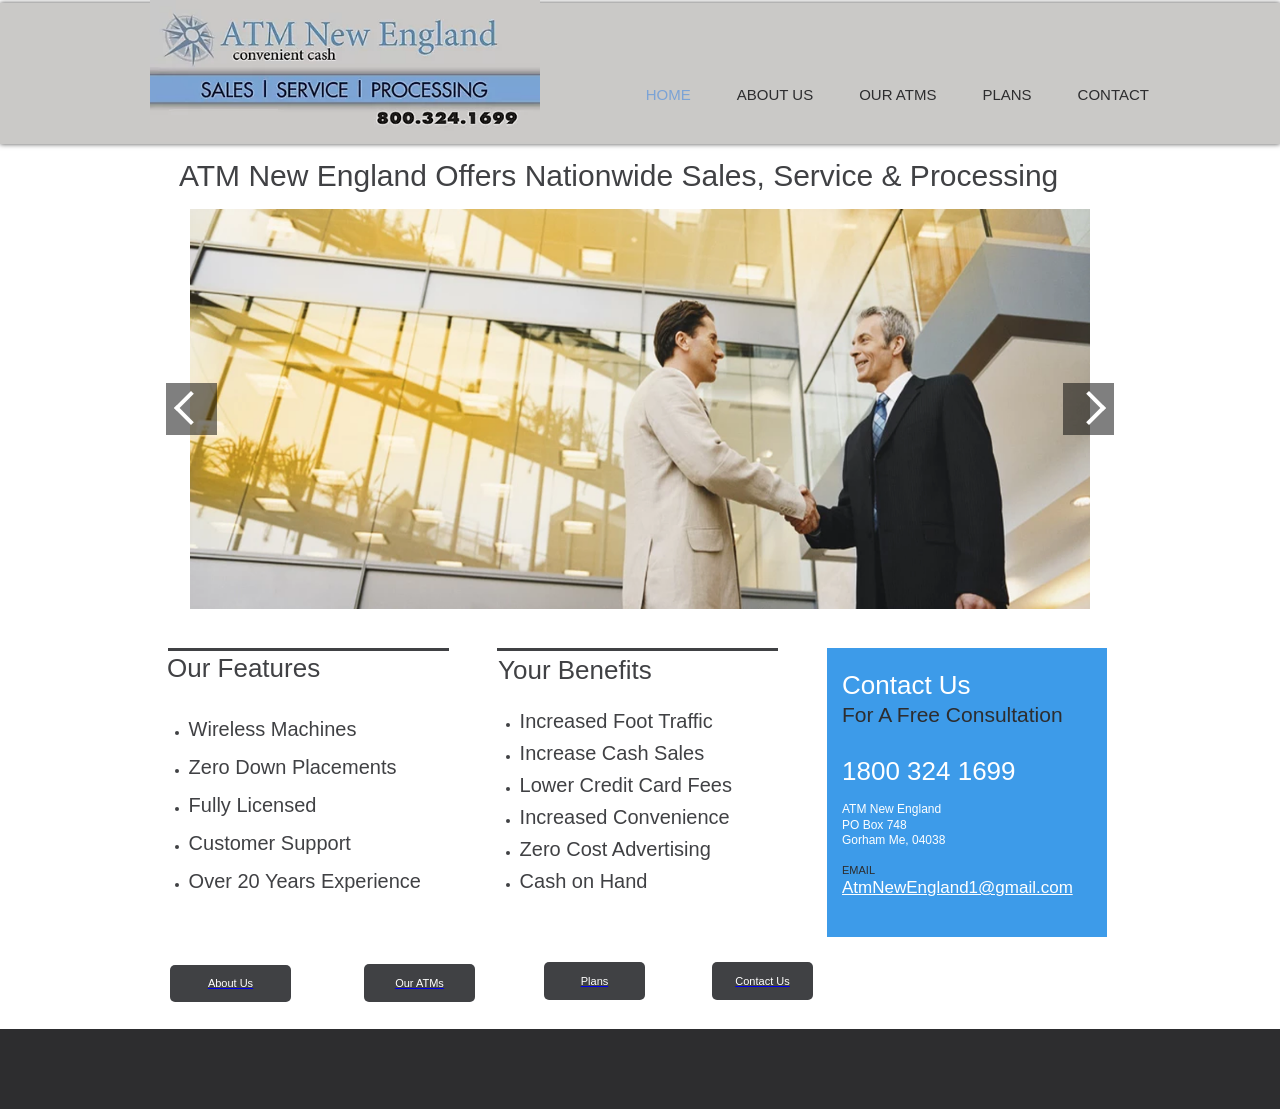
==== index.html @ c9e9302f "updated email" ====
<!DOCTYPE html>
<html lang="en">
  <head>
    <meta http-equiv="X-UA-Compatible" content="IE=Edge" />

    <meta charset="utf-8" />
    <link
      rel="shortcut icon"
      href="https://static.parastorage.com/client/pfavico.ico"
      type="image/x-icon"
    />
    <link
      rel="apple-touch-icon"
      href="https://static.parastorage.com/client/pfavico.ico"
      type="image/x-icon"
    />
    <meta
      id="MobileViewport"
      name="viewport"
      content="width=980, user-scalable=yes"
    />

    <title>HOME | atm-new-england</title>

    <link rel="canonical" href="index.html" />
  </head>

  <body class="prewarmup" style='margin:0'>
    <!--body start html embeds start-->

    <!--body start html embeds end-->

    <div id="SITE_CONTAINER">
      <style type="text/css" data-styleid="uploadedFonts"></style>
      <div>
        <style type="text/css" data-styleid="theme_fonts">
          .font_0 {
            font: normal normal normal 32px/1.1em Signika, sans-serif;
            color: #ffffff;
          }
          .font_1 {
            font: normal normal normal 12px/1.1em Tahoma, tahoma-w01-regular,
              tahoma-w02-regular, tahoma-w10-regular, tahoma-w15--regular,
              tahoma-w99-regular, sans-serif;
            color: #ffffff;
          }
          .font_2 {
            font: normal normal normal 32px/1.1em Signika, sans-serif;
            color: #404144;
          }
          .font_3 {
            font: normal normal normal 60px/1.1em Signika, sans-serif;
            color: #404144;
          }
          .font_4 {
            font: normal normal normal 40px/1.3em Signika, sans-serif;
            color: #404144;
          }
          .font_5 {
            font: normal normal normal 26px/1.2em Signika, sans-serif;
            color: #404144;
          }
          .font_6 {
            font: normal normal normal 18px/1.3em Tahoma, tahoma-w01-regular,
              tahoma-w02-regular, tahoma-w10-regular, tahoma-w15--regular,
              tahoma-w99-regular, sans-serif;
            color: #404144;
          }
          .font_7 {
            font: normal normal normal 16px/1.3em Tahoma, tahoma-w01-regular,
              tahoma-w02-regular, tahoma-w10-regular, tahoma-w15--regular,
              tahoma-w99-regular, sans-serif;
            color: #404144;
          }
          .font_8 {
            font: normal normal normal 12px/1.3em Tahoma, tahoma-w01-regular,
              tahoma-w02-regular, tahoma-w10-regular, tahoma-w15--regular,
              tahoma-w99-regular, sans-serif;
            color: #404144;
          }
          .font_9 {
            font: normal normal normal 11px/1.3em Tahoma, tahoma-w01-regular,
              tahoma-w02-regular, tahoma-w10-regular, tahoma-w15--regular,
              tahoma-w99-regular, sans-serif;
            color: #404144;
          }
          .font_10 {
            font: normal normal normal 11px/1.3em Tahoma, tahoma-w01-regular,
              tahoma-w02-regular, tahoma-w10-regular, tahoma-w15--regular,
              tahoma-w99-regular, sans-serif;
            color: #404144;
          }</style
        ><style type="text/css" data-styleid="theme_colors">
          .color_0 {
            color: #ffffff;
          }
          .backcolor_0 {
            background-color: #ffffff;
          }
          .color_1 {
            color: #ffffff;
          }
          .backcolor_1 {
            background-color: #ffffff;
          }
          .color_2 {
            color: #000000;
          }
          .backcolor_2 {
            background-color: #000000;
          }
          .color_3 {
            color: rgba(0, 136, 203, 1);
          }
          .backcolor_3 {
            background-color: rgba(0, 136, 203, 1);
          }
          .color_4 {
            color: rgba(255, 180, 0, 1);
          }
          .backcolor_4 {
            background-color: rgba(255, 180, 0, 1);
          }
          .color_5 {
            color: rgba(237, 28, 36, 1);
          }
          .backcolor_5 {
            background-color: rgba(237, 28, 36, 1);
          }
          .color_6 {
            color: rgba(164, 167, 172, 1);
          }
          .backcolor_6 {
            background-color: rgba(164, 167, 172, 1);
          }
          .color_7 {
            color: rgba(255, 180, 0, 1);
          }
          .backcolor_7 {
            background-color: rgba(255, 180, 0, 1);
          }
          .color_8 {
            color: rgba(255, 255, 255, 1);
          }
          .backcolor_8 {
            background-color: rgba(255, 255, 255, 1);
          }
          .color_9 {
            color: rgba(255, 237, 193, 1);
          }
          .backcolor_9 {
            background-color: rgba(255, 237, 193, 1);
          }
          .color_10 {
            color: rgba(108, 111, 116, 1);
          }
          .backcolor_10 {
            background-color: rgba(108, 111, 116, 1);
          }
          .color_11 {
            color: #ffffff;
          }
          .backcolor_11 {
            background-color: #ffffff;
          }
          .color_12 {
            color: #b8bbc1;
          }
          .backcolor_12 {
            background-color: #b8bbc1;
          }
          .color_13 {
            color: rgba(128, 130, 134, 1);
          }
          .backcolor_13 {
            background-color: rgba(128, 130, 134, 1);
          }
          .color_14 {
            color: #404144;
          }
          .backcolor_14 {
            background-color: #404144;
          }
          .color_15 {
            color: #2d2d2f;
          }
          .backcolor_15 {
            background-color: #2d2d2f;
          }
          .color_16 {
            color: #ffdb89;
          }
          .backcolor_16 {
            background-color: #ffdb89;
          }
          .color_17 {
            color: #ffc540;
          }
          .backcolor_17 {
            background-color: #ffc540;
          }
          .color_18 {
            color: rgba(255, 180, 0, 1);
          }
          .backcolor_18 {
            background-color: rgba(255, 180, 0, 1);
          }
          .color_19 {
            color: #b98000;
          }
          .backcolor_19 {
            background-color: #b98000;
          }
          .color_20 {
            color: #5d4100;
          }
          .backcolor_20 {
            background-color: #5d4100;
          }
          .color_21 {
            color: #b0d3e5;
          }
          .backcolor_21 {
            background-color: #b0d3e5;
          }
          .color_22 {
            color: #8db6cc;
          }
          .backcolor_22 {
            background-color: #8db6cc;
          }
          .color_23 {
            color: #6096b3;
          }
          .backcolor_23 {
            background-color: #6096b3;
          }
          .color_24 {
            color: #0b689a;
          }
          .backcolor_24 {
            background-color: #0b689a;
          }
          .color_25 {
            color: #05344d;
          }
          .backcolor_25 {
            background-color: #05344d;
          }
          .color_26 {
            color: #b9dea9;
          }
          .backcolor_26 {
            background-color: #b9dea9;
          }
          .color_27 {
            color: #8fbe7a;
          }
          .backcolor_27 {
            background-color: #8fbe7a;
          }
          .color_28 {
            color: #4f9e2d;
          }
          .backcolor_28 {
            background-color: #4f9e2d;
          }
          .color_29 {
            color: #35691e;
          }
          .backcolor_29 {
            background-color: #35691e;
          }
          .color_30 {
            color: #1a340f;
          }
          .backcolor_30 {
            background-color: #1a340f;
          }
          .color_31 {
            color: #f5cba4;
          }
          .backcolor_31 {
            background-color: #f5cba4;
          }
          .color_32 {
            color: #ecaf77;
          }
          .backcolor_32 {
            background-color: #ecaf77;
          }
          .color_33 {
            color: #e36d01;
          }
          .backcolor_33 {
            background-color: #e36d01;
          }
          .color_34 {
            color: #974901;
          }
          .backcolor_34 {
            background-color: #974901;
          }
          .color_35 {
            color: #4b2400;
          }
          .backcolor_35 {
            background-color: #4b2400;
          }
        </style>
      </div>
      <div id="CSS_CONTAINER"></div>
      <div data-aid="stylesContainer">
        <style type="text/css" data-styleid="style-jt94i4kj">
          .style-jt94i4kjitemsContainer {
            width: calc(100% - 0px);
            height: calc(100% - 0px);
            white-space: nowrap;
            display: inline-block;
            overflow: visible;
            position: absolute;
          }
          .style-jt94i4kjmoreContainer {
            overflow: visible;
            display: inherit;
            white-space: nowrap;
            width: auto;
            background-color: rgba(45, 45, 47, 1);
            border-radius: 0;
          }
          .style-jt94i4kjdropWrapper {
            z-index: 99999;
            display: block;
            opacity: 1;
            position: absolute;
            margin-top: 7px;
          }
          .style-jt94i4kj > nav {
            position: absolute;
            top: 0;
            right: 0;
            bottom: 0;
            left: 0;
          }
          .style-jt94i4kjdropWrapper[data-dropMode="dropUp"] {
            margin-top: 0;
            margin-bottom: 7px;
          }
          .style-jt94i4kjrepeaterButton {
            height: 100%;
            position: relative;
            box-sizing: border-box;
            display: inline-block;
            cursor: pointer;
            font: normal normal normal 15px/1.4em tahoma, tahoma-w01-regular,
              tahoma-w02-regular, tahoma-w10-regular, tahoma-w15--regular,
              tahoma-w99-regular, sans-serif;
          }
          .style-jt94i4kjrepeaterButton[data-state~="header"] a,
          .style-jt94i4kjrepeaterButton[data-state~="header"] div {
            cursor: default !important;
          }
          .style-jt94i4kjrepeaterButtonlinkElement {
            display: inline-block;
            height: 100%;
            width: 100%;
          }
          .style-jt94i4kjrepeaterButton_gapper {
            padding: 0 11px;
          }
          .style-jt94i4kjrepeaterButtonlabel {
            display: inline-block;
            padding: 0 10px;
            color: #2d2d2f;
            transition: color 0.4s ease 0s;
          }
          .style-jt94i4kjrepeaterButton[data-state~="drop"] {
            width: 100%;
            display: block;
          }
          .style-jt94i4kjrepeaterButton[data-state~="drop"]
            .style-jt94i4kjrepeaterButtonlabel {
            padding: 0 0.5em;
          }
          .style-jt94i4kjrepeaterButton[data-state~="over"]
            .style-jt94i4kjrepeaterButtonlabel,
          .style-jt94i4kjrepeaterButton[data-preview~="hover"]
            .style-jt94i4kjrepeaterButtonlabel {
            color: #7ba3d6;
            transition: color 0.4s ease 0s;
          }
          .style-jt94i4kjrepeaterButton[data-state~="selected"]
            .style-jt94i4kjrepeaterButtonlabel,
          .style-jt94i4kjrepeaterButton[data-preview~="active"]
            .style-jt94i4kjrepeaterButtonlabel {
            color: #7ba3d6;
            transition: color 0.4s ease 0s;
          }</style
        ><style type="text/css" data-styleid="pc1">
          .pc1screenWidthBackground {
            position: absolute;
            top: 0;
            right: 0;
            bottom: 0;
            left: 0;
          }
          .pc1[data-state~="fixedPosition"] {
            position: fixed !important;
            left: auto !important;
            z-index: 50;
          }
          .pc1[data-state~="fixedPosition"].pc1_footer {
            top: auto;
            bottom: 0;
          }
          .pc1bg {
            position: absolute;
            top: 0;
            right: 0;
            bottom: 0;
            left: 0;
          }
          .pc1[data-is-absolute-layout="true"] > .pc1centeredContent {
            position: absolute;
            top: 0;
            right: 0;
            bottom: 0;
            left: 0;
          }
          .pc1[data-is-absolute-layout="true"]
            > .pc1centeredContent
            > .pc1inlineContent {
            position: absolute;
            top: 0;
            right: 0;
            bottom: 0;
            left: 0;
          }</style
        ><style type="text/css" data-styleid="siteBackground">
          .siteBackground {
            width: 100%;
            position: absolute;
          }
          .siteBackgroundbgBeforeTransition {
            position: absolute;
            top: 0;
          }
          .siteBackgroundbgAfterTransition {
            position: absolute;
            top: 0;
          }</style
        ><style type="text/css" data-styleid="fc1">
          .fc1screenWidthBackground {
            position: absolute;
            top: 0;
            right: 0;
            bottom: 0;
            left: 0;
          }
          .fc1[data-state~="fixedPosition"] {
            position: fixed !important;
            left: auto !important;
            z-index: 50;
          }
          .fc1[data-state~="fixedPosition"].fc1_footer {
            top: auto;
            bottom: 0;
          }
          .fc1_bg {
            position: absolute;
            top: 0;
            right: 0;
            bottom: 0;
            left: 0;
            background-color: rgba(45, 45, 47, 1);
            border-top: 0px solid rgba(45, 45, 47, 1);
            border-bottom: 0px solid rgba(45, 45, 47, 1);
          }
          .fc1bg {
            position: absolute;
            top: 0;
            right: 0;
            bottom: 0;
            left: 0;
          }
          .fc1[data-state~="mobileView"] .fc1bg {
            left: 10px;
            right: 10px;
          }
          .fc1_bg-center {
            position: absolute;
            top: 0px;
            right: 0;
            bottom: 0px;
            left: 0;
            background-color: rgba(45, 45, 47, 1);
            border-radius: 0;
          }
          .fc1[data-is-absolute-layout="true"] > .fc1centeredContent {
            position: absolute;
            top: 0;
            right: 0;
            bottom: 0;
            left: 0;
          }
          .fc1[data-is-absolute-layout="true"]
            > .fc1centeredContent
            > .fc1inlineContent {
            position: absolute;
            top: 0;
            right: 0;
            bottom: 0;
            left: 0;
          }</style
        ><style type="text/css" data-styleid="style-jt94i4kn">
          .style-jt94i4knscreenWidthBackground {
            position: absolute;
            top: 0;
            right: 0;
            bottom: 0;
            left: 0;
          }
          .style-jt94i4kn[data-state~="fixedPosition"] {
            position: fixed !important;
            left: auto !important;
            z-index: 50;
          }
          .style-jt94i4kn[data-state~="fixedPosition"].style-jt94i4kn_footer {
            top: auto;
            bottom: 0;
          }
          .style-jt94i4kn_bg {
            position: absolute;
            top: 0;
            right: 0;
            bottom: 0;
            left: 0;
            background-color: rgba(202, 201, 199, 1);
            box-shadow: 0 0 5px rgba(0, 0, 0, 0.7);
            border-top: 0px solid rgba(45, 45, 47, 1);
            border-bottom: 0px solid rgba(45, 45, 47, 1);
          }
          .style-jt94i4knbg {
            position: absolute;
            top: 0;
            right: 0;
            bottom: 0;
            left: 0;
          }
          .style-jt94i4kn[data-state~="mobileView"] .style-jt94i4knbg {
            left: 10px;
            right: 10px;
          }
          .style-jt94i4kn_bg-center {
            position: absolute;
            top: 0px;
            right: 0;
            bottom: 0px;
            left: 0;
            background-color: rgba(202, 201, 199, 1);
            border-radius: 0;
          }
          .style-jt94i4kn[data-is-absolute-layout="true"]
            > .style-jt94i4kncenteredContent {
            position: absolute;
            top: 0;
            right: 0;
            bottom: 0;
            left: 0;
          }
          .style-jt94i4kn[data-is-absolute-layout="true"]
            > .style-jt94i4kncenteredContent
            > .style-jt94i4kninlineContent {
            position: absolute;
            top: 0;
            right: 0;
            bottom: 0;
            left: 0;
          }</style
        ><style type="text/css" data-styleid="txtNew">
          .txtNew {
            word-wrap: break-word;
            text-align: start;
          }
          .txtNew_override-left * {
            text-align: left !important;
          }
          .txtNew_override-right * {
            text-align: right !important;
          }
          .txtNew_override-center * {
            text-align: center !important;
          }
          .txtNew_override-justify * {
            text-align: justify !important;
          }
          .txtNew > * {
            pointer-events: auto;
          }
          .txtNew li {
            font-style: inherit;
            font-weight: inherit;
            line-height: inherit;
            letter-spacing: normal;
          }
          .txtNew ol,
          .txtNew ul {
            padding-left: 1.3em;
            padding-right: 0;
            margin-left: 0.5em;
            margin-right: 0;
            line-height: normal;
            letter-spacing: normal;
          }
          .txtNew ul {
            list-style-type: disc;
          }
          .txtNew ol {
            list-style-type: decimal;
          }
          .txtNew ul ul,
          .txtNew ol ul {
            list-style-type: circle;
          }
          .txtNew ul ul ul,
          .txtNew ol ul ul {
            list-style-type: square;
          }
          .txtNew ul ol ul,
          .txtNew ol ol ul {
            list-style-type: square;
          }
          .txtNew ul[dir="rtl"],
          .txtNew ol[dir="rtl"] {
            padding-left: 0;
            padding-right: 1.3em;
            margin-left: 0;
            margin-right: 0.5em;
          }
          .txtNew ul[dir="rtl"] ul,
          .txtNew ul[dir="rtl"] ol,
          .txtNew ol[dir="rtl"] ul,
          .txtNew ol[dir="rtl"] ol {
            padding-left: 0;
            padding-right: 1.3em;
            margin-left: 0;
            margin-right: 0.5em;
          }
          .txtNew p {
            margin: 0;
            line-height: normal;
            letter-spacing: normal;
          }
          .txtNew h1 {
            margin: 0;
            line-height: normal;
            letter-spacing: normal;
          }
          .txtNew h2 {
            margin: 0;
            line-height: normal;
            letter-spacing: normal;
          }
          .txtNew h3 {
            margin: 0;
            line-height: normal;
            letter-spacing: normal;
          }
          .txtNew h4 {
            margin: 0;
            line-height: normal;
            letter-spacing: normal;
          }
          .txtNew h5 {
            margin: 0;
            line-height: normal;
            letter-spacing: normal;
          }
          .txtNew h6 {
            margin: 0;
            line-height: normal;
            letter-spacing: normal;
          }
          .txtNew a {
            color: inherit;
          }</style
        ><style type="text/css" data-styleid="b1">
          .b1 button.b1link {
            width: 100%;
          }
          .b1[data-state~="shouldUseFlex"] .b1link,
          .b1[data-state~="shouldUseFlex"] .b1labelwrapper {
            text-align: initial;
            display: flex;
            align-items: center;
          }
          .b1[data-state~="shouldUseFlex"][data-state~="center"] .b1link,
          .b1[data-state~="shouldUseFlex"][data-state~="center"]
            .b1labelwrapper {
            justify-content: center;
          }
          .b1[data-state~="shouldUseFlex"][data-state~="left"] .b1link,
          .b1[data-state~="shouldUseFlex"][data-state~="left"] .b1labelwrapper {
            justify-content: flex-start;
          }
          .b1[data-state~="shouldUseFlex"][data-state~="right"] .b1link,
          .b1[data-state~="shouldUseFlex"][data-state~="right"]
            .b1labelwrapper {
            justify-content: flex-end;
          }
          .b1link {
            position: absolute;
            top: 0;
            right: 0;
            bottom: 0;
            left: 0;
            border-radius: 5px;
            transition: border-color 0.4s ease 0s, background-color 0.4s ease 0s;
            background: rgba(64, 65, 68, 1)
              url(../static.parastorage.com/services/skins/2.1229.80/images/wysiwyg/core/themes/base/shiny1button_bg.png)
              50% 50% repeat-x;
            border: solid rgba(64, 65, 68, 1) 0px;
          }
          .b1label {
            font: normal normal normal 11px/1.3em Tahoma, tahoma-w01-regular,
              tahoma-w02-regular, tahoma-w10-regular, tahoma-w15--regular,
              tahoma-w99-regular, sans-serif;
            transition: color 0.4s ease 0s;
            color: #ffffff;
            display: inline-block;
            margin-top: calc(-1 * 0px);
            position: relative;
            white-space: nowrap;
          }
          .b1[data-state~="shouldUseFlex"] .b1label {
            margin-top: 0;
          }
          .b1[data-disabled="false"] {
            cursor: pointer !important;
          }
          .b1[data-disabled="false"]:active[data-state~="mobile"] .b1link,
          .b1[data-disabled="false"]:hover[data-state~="desktop"] .b1link,
          .b1[data-disabled="false"][data-preview~="hover"] .b1link {
            transition: border-color 0.4s ease 0s, background-color 0.4s ease 0s;
            background-color: rgba(128, 130, 134, 1);
            border: solid rgba(64, 65, 68, 1) 0px;
          }
          .b1[data-disabled="false"]:active[data-state~="mobile"] .b1label,
          .b1[data-disabled="false"]:hover[data-state~="desktop"] .b1label,
          .b1[data-disabled="false"][data-preview~="hover"] .b1label {
            transition: color 0.4s ease 0s;
            color: #ffffff;
          }
          .b1[data-disabled="true"] .b1link,
          .b1[data-preview~="disabled"] .b1link {
            background-color: rgba(204, 204, 204, 1);
            border: solid rgba(45, 45, 47, 1) 0px;
          }
          .b1[data-disabled="true"] .b1label,
          .b1[data-preview~="disabled"] .b1label {
            color: #ffffff;
          }</style
        ><style type="text/css" data-styleid="wp2">
          .wp2_zoomedin {
            cursor: url(../static.parastorage.com/services/skins/2.1229.80/images/wysiwyg/core/themes/base/cursor_zoom_out.png),
              url(https://static.parastorage.com/services/skins/2.1229.80/images/wysiwyg/core/themes/base/cursor_zoom_out.cur),
              auto;
            overflow: hidden;
            display: block;
          }
          .wp2_zoomedout {
            cursor: url(../static.parastorage.com/services/skins/2.1229.80/images/wysiwyg/core/themes/base/cursor_zoom_in.png),
              url(https://static.parastorage.com/services/skins/2.1229.80/images/wysiwyg/core/themes/base/cursor_zoom_in.cur),
              auto;
          }
          .wp2link {
            display: block;
            overflow: hidden;
          }
          .wp2img {
            overflow: hidden;
          }
          .wp2[data-is-responsive="true"] .wp2link,
          .wp2[data-is-responsive="true"] .wp2img,
          .wp2[data-is-responsive="true"] wix-image {
            position: absolute;
            top: 0;
            right: 0;
            bottom: 0;
            left: 0;
          }
          .wp2imgimage {
            position: static;
            box-shadow: #000 0 0 0;
            user-select: none;
          }</style
        ><style type="text/css" data-styleid="p1">
          .p1bg {
            position: absolute;
            top: 0;
            right: 0;
            bottom: 0;
            left: 0;
          }
          .p1[data-state~="mobileView"] .p1bg {
            left: 10px;
            right: 10px;
          }
          .p1inlineContent {
            position: absolute;
            top: 0;
            right: 0;
            bottom: 0;
            left: 0;
          }</style
        ><style type="text/css" data-styleid="style-jt94i4kd">
          .style-jt94i4kdbg {
            border: 0px solid rgba(50, 65, 88, 1);
            background-color: rgba(61, 155, 233, 1);
            border-radius: 0;
            position: absolute;
            top: 0;
            right: 0;
            bottom: 0;
            left: 0;
          }
          .style-jt94i4kd[data-is-absolute-layout="true"]
            > .style-jt94i4kdinlineContent {
            position: absolute;
            top: 0;
            right: 0;
            bottom: 0;
            left: 0;
          }</style
        ><style type="text/css" data-styleid="hl1">
          .hl1 {
            box-sizing: border-box;
            border-top: 3px solid rgba(64, 65, 68, 1);
            height: 0;
          }</style
        ><style type="text/css" data-styleid="ssg2">
          .ssg2 {
            -webkit-user-select: none;
            -moz-user-select: none;
            -ms-user-select: none;
            user-select: none;
            -webkit-user-drag: none;
            -moz-user-drag: none;
            -ms-user-drag: none;
            user-drag: none;
            -webkit-user-modify: ready-only;
            -moz-user-modify: ready-only;
            -ms-user-modify: ready-only;
            user-modify: ready-only;
            border-radius: 0;
            overflow: hidden;
            background: rgba(184, 187, 193, 0.2);
          }
          .ssg2:hover > .ssg2_buttons,
          .ssg2:hover > .ssg2autoplay,
          .ssg2:hover .ssg2_pnl {
            opacity: 1;
          }
          .ssg2_border {
            position: absolute;
            top: 0;
            right: 0;
            bottom: 0;
            left: 0;
            border-radius: 0;
            border: 0px solid rgba(184, 187, 193, 0.2);
            pointer-events: none;
            background: none !important;
          }
          .ssg2itemsContainer {
            position: absolute;
            top: 0;
            right: 0;
            bottom: 0;
            left: 0;
            border-radius: 0;
            overflow: hidden;
          }
          .ssg2_btn {
            transition: opacity 0.5s ease 0s;
            opacity: 0.4;
            height: 70px;
            background: url(../static.parastorage.com/services/skins/2.1229.80/images/wysiwyg/core/themes/base/arrows_white_new3.png)
              no-repeat;
            width: 45px;
            position: absolute;
            top: 50%;
            margin-top: -35px;
            cursor: pointer;
          }
          .ssg2[data-state~="mobile"] .ssg2_btn {
            opacity: 1;
          }
          .ssg2buttonPrev {
            left: 20px;
            background-position: 0 0;
          }
          .ssg2buttonNext {
            right: 20px;
            background-position: 100% 0;
          }
          .ssg2autoplay {
            transition: opacity 0.5s ease 0s;
            opacity: 0;
            position: absolute;
            right: 20px;
            bottom: 20px;
            width: 10px;
            height: 10px;
            padding: 5px;
            cursor: pointer;
          }
          .ssg2counter {
            display: none;
          }
          .ssg2[data-state~="autoplayOff"] .ssg2autoplay > span {
            display: inline-block;
            border: 5px solid transparent;
            border-left: 5px solid #ffffff;
            width: 0;
            height: 0;
            position: relative;
            z-index: 0;
          }
          .ssg2[data-state~="autoplayOn"] .ssg2autoplay > span {
            display: inline-block;
            border-left: 2px solid #ffffff;
            border-right: 2px solid #ffffff;
            height: 10px;
            width: 1px;
            margin-right: 5px;
            position: relative;
            z-index: 0;
          }
          .ssg2_buttons {
            transition: opacity 0.5s ease 0s;
            opacity: 0;
          }
          .ssg2[data-state~="mobile"] .ssg2_buttons {
            opacity: 1;
          }
          .ssg2[data-state~="showTextPanel"] .ssg2_pnl {
            opacity: 1;
          }
          .ssg2_btn:hover {
            opacity: 1;
          }
          .ssg2[data-state~="touchRollOver"] .ssg2_buttons,
          .ssg2[data-state~="touchRollOver"] .ssg2autoplay,
          .ssg2[data-state~="touchRollOver"] .ssg2_pnl,
          .ssg2[data-state~="touchRollOver"] .ssg2_btn {
            opacity: 1;
          }
          .ssg2[data-state~="showButtons"] .ssg2_buttons {
            opacity: 1;
          }
          .ssg2[data-text-alignment="right"] .ssg2imageItempanel {
            right: 20px;
            left: initial;
            margin-right: initial;
            margin-left: 100px;
          }
          .ssg2[data-text-alignment="right"] .ssg2autoplay {
            left: 20px;
            right: initial;
          }
          .ssg2[data-text-alignment="right"][data-state~="hidePlayButton"]
            .ssg2autoplay {
            display: none;
          }
          .ssg2imageItemtitle,
          .ssg2imageItemdescription {
            overflow: hidden;
            text-overflow: ellipsis;
            white-space: pre-line;
          }
          .ssg2imageItemimageWrapper {
            position: absolute;
          }
          .ssg2imageItemzoom {
            position: absolute;
            top: 0px;
            right: 0px;
            bottom: 0px;
            left: 0px;
          }
          .ssg2imageItemimage {
            border-radius: 0;
          }
          .ssg2imageItempanel {
            background-color: rgba(64, 65, 68, 1);
            transition: opacity 0.5s ease 0s;
            opacity: 0;
            position: absolute;
            left: 20px;
            bottom: 20px;
            margin-right: 100px;
            border-top-left-radius: 0 !important;
            border-top-right-radius: 0 !important;
          }
          .ssg2imageItem h3,
          .ssg2imageItem p,
          .ssg2imageItem a {
            color: #ffffff;
          }
          .ssg2imageItemtitle {
            font: normal normal normal 18px/1.3em Tahoma, tahoma-w01-regular,
              tahoma-w02-regular, tahoma-w10-regular, tahoma-w15--regular,
              tahoma-w99-regular, sans-serif;
          }
          .ssg2imageItemlink {
            font: normal normal normal 12px/1.3em Tahoma, tahoma-w01-regular,
              tahoma-w02-regular, tahoma-w10-regular, tahoma-w15--regular,
              tahoma-w99-regular, sans-serif;
          }
          .ssg2imageItemdescription {
            font: normal normal normal 12px/1.3em Tahoma, tahoma-w01-regular,
              tahoma-w02-regular, tahoma-w10-regular, tahoma-w15--regular,
              tahoma-w99-regular, sans-serif;
          }
          .ssg2imageItem[data-state~="link"] .ssg2imageItemlink {
            text-decoration: underline;
            cursor: pointer;
            font: normal normal normal 12px/1.3em Tahoma, tahoma-w01-regular,
              tahoma-w02-regular, tahoma-w10-regular, tahoma-w15--regular,
              tahoma-w99-regular, sans-serif;
            color: #ffffff;
          }
          .ssg2imageItem[data-state~="showPanel"] .ssg2imageItempanel {
            opacity: 1;
          }
          .ssg2imageItem[data-state~="notShowPanel"].ssg2imageItempanel {
            opacity: 0;
          }
          .ssg2imageItem[data-state~="transOut"] .ssg2imageItempanel,
          .ssg2imageItem[data-state~="transIn"] .ssg2imageItempanel {
            opacity: 0;
          }
          .ssg2imageItemimageimage {
            position: static;
            box-shadow: #000 0 0 0;
            user-select: none;
          }
        </style>
      </div>
      <div class="noop" style="position:relative">
        <div
          id="SCROLL_TO_TOP"
          tabindex="-1"
          aria-label="top of page"
          role="region"
          style="height:0"
        ></div>
        <div id="FONTS_CONTAINER"></div>
        <div
          id="SITE_BACKGROUND"
          style="height:100%;top:0;min-height:calc(100vh - 0px);bottom:;right:;position:absolute"
          class="siteBackground"
        >
          <div
            id="SITE_BACKGROUND_previous_noPrev"
            data-position="absolute"
            data-align=""
            data-fitting=""
            class="siteBackgroundprevious"
          >
            <div
              id="SITE_BACKGROUNDpreviousImage"
              class="siteBackgroundpreviousImage"
            ></div>
            <div
              id="SITE_BACKGROUNDpreviousVideo"
              class="siteBackgroundpreviousVideo"
            ></div>
            <div
              id="SITE_BACKGROUND_previousOverlay_noPrev"
              class="siteBackgroundpreviousOverlay"
            ></div>
          </div>
          <div
            id="SITE_BACKGROUND_current_customBgImgn51"
            style="top:0;height:100%;width:100%;background-color:rgba(255, 255, 255, 1);display:;position:absolute"
            data-position="absolute"
            data-align="top"
            data-fitting="fill"
            class="siteBackgroundcurrent"
          >
            <div
              id="SITE_BACKGROUND_currentImage_customBgImgn51"
              style="position:absolute;top:0;height:100%;width:100%"
              data-type="bgimage"
              data-height="100%"
              class="siteBackgroundcurrentImage"
            ></div>
            <div
              id="SITE_BACKGROUNDcurrentVideo"
              class="siteBackgroundcurrentVideo"
            ></div>
            <div
              id="SITE_BACKGROUND_currentOverlay_customBgImgn51"
              style="position:absolute;top:0;width:100%;height:100%"
              class="siteBackgroundcurrentOverlay"
            ></div>
          </div>
        </div>
        <div
          id="SITE_ROOT"
          class="SITE_ROOT"
          style="width:100%;min-width:980px;padding-bottom:0;top:0"
          aria-hidden="false"
        >
          <div
            id="masterPage"
            style="top:0;bottom:;right:;width:100%;position:static;"
          >
            <style id="masterPage-content-area-styles">
              #SITE_HEADER {
                margin-left: calc((100% - 980px) * 0.5);
              }

              #SITE_FOOTER {
                margin-left: calc((100% - 980px) * 0.5);
              }

              #PAGES_CONTAINER {
                margin-left: calc((100% - 980px) * 0.5);
              }
            </style>
            <header
              data-is-absolute-layout="true"
              data-is-mobile="false"
              data-state="transition-allowed"
              data-site-width="980"
              data-header-top="3"
              style="position:absolute;left:0;margin-left:0;width:100%;min-width:980px;top:3px;bottom:;right:;height:141px"
              class="style-jt94i4kn"
              id="SITE_HEADER"
            >
              <div
                style="left:0;width:100%"
                id="SITE_HEADERscreenWidthBackground"
                class="style-jt94i4knscreenWidthBackground"
              >
                <div class="style-jt94i4kn_bg"></div>
              </div>
              <div
                id="SITE_HEADERcenteredContent"
                class="style-jt94i4kncenteredContent"
              >
                <div
                  style="margin-left:calc((100% - 980px) / 2);width:980px"
                  id="SITE_HEADERbg"
                  class="style-jt94i4knbg"
                >
                  <div class="style-jt94i4kn_bg-center"></div>
                </div>
                <div
                  id="SITE_HEADERinlineContent"
                  class="style-jt94i4kninlineContent"
                >
                  <style id="SITE_HEADER-content-area-styles">
                    #DrpDwnMn0 {
                      margin-left: calc((100% - 980px) * 0.5);
                    }

                    #comp-ihdkv6es {
                      margin-left: calc((100% - 980px) * 0.5);
                    }
                  </style>
                  <div
                    id="DrpDwnMn0"
                    class="hidden-during-prewarmup style-jt94i4kj"
                    style="top:50px;bottom:;left:302px;right:;width:678px;height:72px;position:absolute"
                    data-stretch-buttons-to-menu-width="false"
                    data-same-width-buttons="false"
                    data-num-items="5"
                    data-menuborder-y="0"
                    data-menubtn-border="0"
                    data-ribbon-els="0"
                    data-label-pad="0"
                    data-ribbon-extra="0"
                    data-drophposition=""
                    data-dropalign="right"
                    dir="ltr"
                    data-state="right notMobile"
                  >
                    <nav
                      aria-label="Site"
                      id="DrpDwnMn0navContainer"
                      class="style-jt94i4kjnavContainer"
                    >
                      <ul
                        style="text-align:right"
                        id="DrpDwnMn0itemsContainer"
                        class="style-jt94i4kjitemsContainer"
                      >
                        <li
                          data-direction="ltr"
                          data-listposition="center"
                          data-data-id="bmi909"
                          class="style-jt94i4kjrepeaterButton"
                          data-state="menu selected idle link notMobile"
                          id="DrpDwnMn00"
                        >
                          <a
                            data-listposition="center"
                            aria-haspopup="false"
                            href="index.html"
                            target="_self"
                            id="DrpDwnMn00linkElement"
                            class="style-jt94i4kjrepeaterButtonlinkElement"
                            ><div class="style-jt94i4kjrepeaterButton_gapper">
                              <div
                                style="text-align:left"
                                id="DrpDwnMn00bg"
                                class="style-jt94i4kjrepeaterButtonbg"
                              >
                                <p
                                  style="text-align:left"
                                  id="DrpDwnMn00label"
                                  class="style-jt94i4kjrepeaterButtonlabel"
                                >
                                  HOME
                                </p>
                              </div>
                            </div></a
                          >
                        </li>
                        <li
                          data-direction="ltr"
                          data-listposition="center"
                          data-data-id="bmiq1a"
                          class="style-jt94i4kjrepeaterButton"
                          data-state="menu  idle link notMobile"
                          id="DrpDwnMn01"
                        >
                          <a
                            data-listposition="center"
                            aria-haspopup="false"
                            href="about-us.html"
                            target="_self"
                            id="DrpDwnMn01linkElement"
                            class="style-jt94i4kjrepeaterButtonlinkElement"
                            ><div class="style-jt94i4kjrepeaterButton_gapper">
                              <div
                                style="text-align:left"
                                id="DrpDwnMn01bg"
                                class="style-jt94i4kjrepeaterButtonbg"
                              >
                                <p
                                  style="text-align:left"
                                  id="DrpDwnMn01label"
                                  class="style-jt94i4kjrepeaterButtonlabel"
                                >
                                  ABOUT US
                                </p>
                              </div>
                            </div></a
                          >
                        </li>
                        <li
                          data-direction="ltr"
                          data-listposition="center"
                          data-data-id="bmi1i9t"
                          class="style-jt94i4kjrepeaterButton"
                          data-state="menu  idle link notMobile"
                          id="DrpDwnMn02"
                        >
                          <a
                            data-listposition="center"
                            aria-haspopup="false"
                            href="our-atms.html"
                            target="_self"
                            id="DrpDwnMn02linkElement"
                            class="style-jt94i4kjrepeaterButtonlinkElement"
                            ><div class="style-jt94i4kjrepeaterButton_gapper">
                              <div
                                style="text-align:left"
                                id="DrpDwnMn02bg"
                                class="style-jt94i4kjrepeaterButtonbg"
                              >
                                <p
                                  style="text-align:left"
                                  id="DrpDwnMn02label"
                                  class="style-jt94i4kjrepeaterButtonlabel"
                                >
                                  OUR ATMS
                                </p>
                              </div>
                            </div></a
                          >
                        </li>
                        <li
                          data-direction="ltr"
                          data-listposition="center"
                          data-data-id="dataItem-icvvmpyc"
                          class="style-jt94i4kjrepeaterButton"
                          data-state="menu  idle link notMobile"
                          id="DrpDwnMn03"
                        >
                          <a
                            data-listposition="center"
                            aria-haspopup="false"
                            href="plans.html"
                            target="_self"
                            id="DrpDwnMn03linkElement"
                            class="style-jt94i4kjrepeaterButtonlinkElement"
                            ><div class="style-jt94i4kjrepeaterButton_gapper">
                              <div
                                style="text-align:left"
                                id="DrpDwnMn03bg"
                                class="style-jt94i4kjrepeaterButtonbg"
                              >
                                <p
                                  style="text-align:left"
                                  id="DrpDwnMn03label"
                                  class="style-jt94i4kjrepeaterButtonlabel"
                                >
                                  PLANS
                                </p>
                              </div>
                            </div></a
                          >
                        </li>
                        <li
                          data-direction="ltr"
                          data-listposition="right"
                          data-data-id="bmi1r54"
                          class="style-jt94i4kjrepeaterButton"
                          data-state="menu  idle link notMobile"
                          id="DrpDwnMn04"
                        >
                          <a
                            data-listposition="right"
                            aria-haspopup="false"
                            href="contact.html"
                            target="_self"
                            id="DrpDwnMn04linkElement"
                            class="style-jt94i4kjrepeaterButtonlinkElement"
                            ><div class="style-jt94i4kjrepeaterButton_gapper">
                              <div
                                style="text-align:left"
                                id="DrpDwnMn04bg"
                                class="style-jt94i4kjrepeaterButtonbg"
                              >
                                <p
                                  style="text-align:left"
                                  id="DrpDwnMn04label"
                                  class="style-jt94i4kjrepeaterButtonlabel"
                                >
                                  CONTACT
                                </p>
                              </div>
                            </div></a
                          >
                        </li>
                      </ul>
                      <div
                        id="DrpDwnMn0moreButton"
                        class="style-jt94i4kjmoreButton"
                      ></div>
                      <div
                        style=""
                        data-drophposition=""
                        data-dropalign="right"
                        id="DrpDwnMn0dropWrapper"
                        class="style-jt94i4kjdropWrapper"
                      >
                        <ul
                          style=""
                          id="DrpDwnMn0moreContainer"
                          class="style-jt94i4kjmoreContainer"
                        ></ul>
                      </div>
                    </nav>
                  </div>
                  <div
                    style="top:-3px;bottom:;left:0;right:;width:390px;height:142px;position:absolute"
                    title="ScreenHunter_833 Nov. 24 11.08 - Copy.jpg"
                    data-is-responsive="false"
                    data-display-mode="fill"
                    data-content-padding-horizontal="0"
                    data-content-padding-vertical="0"
                    data-exact-height="142"
                    class="wp2"
                    id="comp-ihdkv6es"
                  >
                    <div
                      style="width:390px;height:142px"
                      id="comp-ihdkv6eslink"
                      class="wp2link"
                    >
                      <img
                        id="comp-ihdkv6esimgimage"
                        style="object-position:50% 50%;width:390px;height:142px;object-fit:cover"
                        alt=""
                        data-type="image"
                        itemprop="image"
                        src="logo.webp"
                      />
                    </div>
                  </div>
                </div>
              </div>
            </header>
            <footer
              style="bottom:auto;left:0;margin-left:0;width:100%;min-width:980px;top:1029px;right:;height:80px;position:absolute"
              class="fc1_footer fc1"
              tabindex="-1"
              data-site-width="980"
              data-fixedposition="false"
              data-isrunninginmobile="false"
              data-is-absolute-layout="true"
              data-state=" "
              id="SITE_FOOTER"
            >
              <div
                style="left:0;width:100%"
                id="SITE_FOOTERscreenWidthBackground"
                class="fc1screenWidthBackground"
              >
                <div class="fc1_bg"></div>
              </div>
              <div
                style="width:100%"
                id="SITE_FOOTERcenteredContent"
                class="fc1centeredContent"
              >
                <div
                  style="margin-left:calc((100% - 980px) / 2);width:980px"
                  id="SITE_FOOTERbg"
                  class="fc1bg"
                >
                  <div class="fc1_bg-center"></div>
                </div>
                <div
                  id="SITE_FOOTERinlineContent"
                  class="fc1inlineContent"
                ></div>
              </div>
            </footer>
            <main
              tabindex="-1"
              data-is-mobile="false"
              data-is-mesh="false"
              data-site-width="980"
              style="left:0;margin-left:0;width:100%;min-width:980px;top:144px;bottom:;right:;height:858px;position:absolute"
              class="pc1"
              data-state=""
              id="PAGES_CONTAINER"
            >
              <div
                style="left:0"
                id="PAGES_CONTAINERscreenWidthBackground"
                class="pc1screenWidthBackground"
              ></div>
              <div
                id="PAGES_CONTAINERcenteredContent"
                class="pc1centeredContent"
              >
                <div
                  style="display:none"
                  id="PAGES_CONTAINERbg"
                  class="pc1bg"
                ></div>
                <div id="PAGES_CONTAINERinlineContent" class="pc1inlineContent">
                  <div style="width:100%">
                    <div
                      data-ismobile="false"
                      data-is-mesh-layout="false"
                      style="height:858px;left:0;min-width:980px;min-height:500px;top:0;bottom:;right:;width:100%;position:absolute;"
                      class="p1"
                      id="mainPage"
                    >
                      <div
                        style="margin-left:calc((100% - 980px) / 2);width:980px"
                        id="mainPagebg"
                        class="p1bg"
                      ></div>
                      <div class="p1inlineContent" id="mainPageinlineContent">
                        <style id="mainPage-content-area-styles">
                          #comp-idw3bziz {
                            margin-left: calc((100% - 980px) * 0.5);
                          }

                          #mainPage_SlideShowGallery_1 {
                            margin-left: calc((100% - 980px) * 0.5);
                          }

                          #mainPage_FiveGridLine_0 {
                            margin-left: calc((100% - 980px) * 0.5);
                          }

                          #mainPage_WRichText_5 {
                            margin-left: calc((100% - 980px) * 0.5);
                          }

                          #mainPage_FiveGridLine_2 {
                            margin-left: calc((100% - 980px) * 0.5);
                          }

                          #mainPage_WRichText_1 {
                            margin-left: calc((100% - 980px) * 0.5);
                          }

                          #mainPage_Container_3 {
                            margin-left: calc((100% - 980px) * 0.5);
                          }

                          #mainPage_SiteButton_4 {
                            margin-left: calc((100% - 980px) * 0.5);
                          }

                          #mainPage_SiteButton_0 {
                            margin-left: calc((100% - 980px) * 0.5);
                          }

                          #comp-idw4t1mz {
                            margin-left: calc((100% - 980px) * 0.5);
                          }

                          #comp-idw4xew8 {
                            margin-left: calc((100% - 980px) * 0.5);
                          }
                        </style>
                        <div
                          data-packed="true"
                          style="top:15px;bottom:;left:29px;right:;width:920px;height:auto;position:absolute;pointer-events:none"
                          class="txtNew"
                          id="comp-idw3bziz"
                        >
                          <h4 style="font-size:30px;" class="font_4">
                            ATM New England Offers Nationwide Sales, Service
                            &amp; Processing
                          </h4>
                        </div>
                        <center>
                            <div class="Carouselcontainer" >
                                <button class='Carouselbutton' id="Carouselleft-btn"><i class="arrow"></i></button>
                                <img id="Carouselcarousel" src="" alt="">
                                <button class='Carouselbutton' id="Carouselright-btn"><i class="arrow"></i></button>
                            </div>
                        </center>
                        <div
                          data-border-width="3px"
                          style="transform-origin:center 1.5px;top:504px;bottom:;left:18px;right:;width:281px;height:5px;position:absolute"
                          class="hl1"
                          id="mainPage_FiveGridLine_0"
                        ></div>
                        <div
                          data-packed="true"
                          style="top:509px;bottom:;left:17px;right:;width:272px;height:auto;position:absolute;pointer-events:none"
                          class="txtNew"
                          id="mainPage_WRichText_5"
                        >
                          <h5
                            class="alignLeft   font_5"
                            style="line-height:1.2em;"
                          >
                            <span style="line-height:1.2em;">Our Features</span>
                          </h5>

                          <p class="alignLeft   font_8">
                            <span class="color_12">​</span>
                          </p>

                          <ul class="font_8">
                            <li>
                              <p
                                class="alignLeft   font_8"
                                style="line-height:1.9em; font-size:20px;"
                              >
                                <span style="font-size:20px;"
                                  ><span style="line-height:1.9em;"
                                    ><span
                                      style="font-family:signika,sans-serif;"
                                      >Wireless&nbsp;Machines</span
                                    ></span
                                  ></span
                                >
                              </p>
                            </li>
                            <li>
                              <p
                                class="alignLeft   font_8"
                                style="line-height:1.9em; font-size:20px;"
                              >
                                <span style="font-size:20px;"
                                  ><span style="line-height:1.9em;"
                                    ><span
                                      style="font-family:signika,sans-serif;"
                                      >Zero&nbsp;Down&nbsp;Placements</span
                                    ></span
                                  ></span
                                >
                              </p>
                            </li>
                            <li>
                              <p
                                class="alignLeft   font_8"
                                style="line-height:1.9em; font-size:20px;"
                              >
                                <span style="font-size:20px;"
                                  ><span style="line-height:1.9em;"
                                    ><span
                                      style="font-family:signika,sans-serif;"
                                      >Fully Licensed</span
                                    ></span
                                  ></span
                                >
                              </p>
                            </li>
                            <li>
                              <p
                                class="alignLeft   font_8"
                                style="line-height:1.9em; font-size:20px;"
                              >
                                <span style="font-size:20px;"
                                  ><span style="line-height:1.9em;"
                                    ><span
                                      style="font-family:signika,sans-serif;"
                                      >Customer Support</span
                                    ></span
                                  ></span
                                >
                              </p>
                            </li>
                            <li>
                              <p
                                class="alignLeft   font_8"
                                style="line-height:1.9em; font-size:20px;"
                              >
                                <span style="font-size:20px;"
                                  ><span style="line-height:1.9em;"
                                    ><span
                                      style="font-family:signika,sans-serif;"
                                      >Over 20 Years Experience</span
                                    ></span
                                  ></span
                                >
                              </p>
                            </li>
                          </ul>
                        </div>
                        <div
                          data-border-width="3px"
                          style="transform-origin:center 1.5px;top:504px;bottom:;left:347px;right:;width:281px;height:5px;position:absolute"
                          class="hl1"
                          id="mainPage_FiveGridLine_2"
                        ></div>
                        <div
                          data-packed="true"
                          style="top:511px;bottom:;left:348px;right:;width:281px;height:auto;position:absolute;pointer-events:none"
                          class="txtNew"
                          id="mainPage_WRichText_1"
                        >
                          <h5 style="line-height:1.2em;" class="font_5">
                            Your Benefits
                          </h5>

                          <h5
                            style="line-height:1.2em; font-size:6px;"
                            class="font_5"
                          >
                            &nbsp;
                          </h5>

                          <ul class="font_8">
                            <li>
                              <p
                                style="font-size:20px; line-height:1.6em;"
                                class="font_8"
                              >
                                <span style="font-family:signika,sans-serif;"
                                  ><span style="font-size:20px;"
                                    ><span style="line-height:1.6em;"
                                      >Increased Foot Traffic</span
                                    ></span
                                  ></span
                                >
                              </p>
                            </li>
                            <li>
                              <p
                                style="font-size:20px; line-height:1.6em;"
                                class="font_8"
                              >
                                <span style="font-family:signika, sans-serif;"
                                  >Increase Cash Sales</span
                                >
                              </p>
                            </li>
                            <li>
                              <p
                                style="font-size:20px; line-height:1.6em;"
                                class="font_8"
                              >
                                <span style="font-family:signika, sans-serif;"
                                  >Lower Credit Card Fees</span
                                >
                              </p>
                            </li>
                            <li>
                              <p
                                style="font-size:20px; line-height:1.6em;"
                                class="font_8"
                              >
                                <span style="font-family:signika,sans-serif;"
                                  ><span style="font-size:20px;"
                                    ><span style="line-height:1.6em;"
                                      >Increased Convenience</span
                                    ></span
                                  ></span
                                >
                              </p>
                            </li>
                            <li>
                              <p
                                style="font-size:20px; line-height:1.6em;"
                                class="font_8"
                              >
                                <span style="font-family:signika,sans-serif;"
                                  ><span style="font-size:20px;"
                                    ><span style="line-height:1.6em;"
                                      >Zero Cost&nbsp;Advertising</span
                                    ></span
                                  ></span
                                >
                              </p>
                            </li>
                            <li>
                              <p
                                style="font-size:20px; line-height:1.6em;"
                                class="font_8"
                              >
                                <span style="font-family:signika,sans-serif;"
                                  ><span style="font-size:20px;"
                                    ><span style="line-height:1.6em;"
                                      >Cash on Hand</span
                                    ></span
                                  ></span
                                >
                              </p>
                            </li>
                          </ul>
                        </div>
                        <div
                          data-is-absolute-layout="true"
                          style="top:504px;bottom:;left:677px;right:;width:280px;height:289px;position:absolute"
                          class="style-jt94i4kd"
                          id="mainPage_Container_3"
                        >
                          <div
                            id="mainPage_Container_3bg"
                            class="style-jt94i4kdbg"
                          ></div>
                          <div
                            class="style-jt94i4kdinlineContent"
                            id="mainPage_Container_3inlineContent"
                          >
                            <div
                              data-packed="true"
                              style="top:22px;bottom:;left:15px;right:;width:239px;height:auto;position:absolute;pointer-events:none"
                              class="txtNew"
                              id="mainPage_WRichText_6"
                            >
                              <h5 class="font_5" style="line-height:1.2em;">
                                <span class="color_11">Contact Us</span>
                              </h5>

                              <p
                                class="font_9"
                                style="font-size:21px; line-height:1.3em;"
                              >
                                <span style="font-size:21px;"
                                  ><span class="color_15"
                                    >For A Free Consultation</span
                                  ></span
                                >
                              </p>

                              <p class="font_8">
                                <span class="color_11">​</span>
                              </p>

                              <p class="font_8">
                                <span class="color_11">​</span>
                              </p>

                              <h5 class="font_5" style="line-height:1.2em;">
                                <span class="color_11">1800 324 1699</span>
                              </h5>

                              <p class="font_9" style="line-height:1.3em;">
                                <span class="color_11">​</span>
                              </p>

                              <p class="font_8" style="line-height:1.3em;">
                                <span class="color_11">ATM New England</span>
                              </p>

                              <p class="font_8" style="line-height:1.3em;">
                                <span class="color_11"
                                  >PO Box 748<br />
                                  Gorham Me, 04038</span
                                >
                              </p>

                              <p class="font_9" style="line-height:1.3em;">
                                <span class="color_11">​​</span>
                              </p>

                              <p class="font_9" style="line-height:1.3em;">
                                <span class="color_15">EMAIL</span>
                              </p>

                              <p
                                class="font_8"
                                style="font-size:17px; line-height:1.3em;"
                              >
                                <a
                                  href="mailto:atmnewengland1@gmail.com?subject=Hi, I'd like to know more about ATM new England"
                                  target="_self"
                                  data-content="atmnewengland1@gmail.com"
                                  data-type="mail"
                                  ><span class="color_11"
                                    ><span style="text-decoration:underline;"
                                      >AtmNewEngland1@gmail.com</span
                                    ></span
                                  ></a
                                >
                              </p>
                            </div>
                          </div>
                        </div>
                        <div
                          id="mainPage_SiteButton_4"
                          data-align="center"
                          data-disabled="false"
                          data-margin="0"
                          data-should-use-flex="true"
                          data-width="121"
                          data-height="37"
                          style="top:821px;bottom:;left:20px;right:;width:121px;height:37px;position:absolute"
                          class="b1"
                          data-state="desktop shouldUseFlex center"
                        >
                          <a
                            href="about-us.html"
                            target="_self"
                            id="mainPage_SiteButton_4link"
                            class="b1link"
                            ><span
                              id="mainPage_SiteButton_4label"
                              class="b1label"
                              >About Us</span
                            ></a
                          >
                        </div>
                        <div
                          id="mainPage_SiteButton_0"
                          data-align="center"
                          data-disabled="false"
                          data-margin="0"
                          data-should-use-flex="true"
                          data-width="111"
                          data-height="38"
                          style="top:820px;bottom:;left:214px;right:;width:111px;height:38px;position:absolute"
                          class="b1"
                          data-state="desktop shouldUseFlex center"
                        >
                          <a
                            href="our-atms.html"
                            target="_self"
                            id="mainPage_SiteButton_0link"
                            class="b1link"
                            ><span
                              id="mainPage_SiteButton_0label"
                              class="b1label"
                              >Our ATMs</span
                            ></a
                          >
                        </div>
                        <div
                          id="comp-idw4t1mz"
                          data-align="center"
                          data-disabled="false"
                          data-margin="0"
                          data-should-use-flex="true"
                          data-width="101"
                          data-height="38"
                          style="top:818px;bottom:;left:394px;right:;width:101px;height:38px;position:absolute"
                          class="b1"
                          data-state="desktop shouldUseFlex center"
                        >
                          <a
                            href="plans.html"
                            target="_self"
                            id="comp-idw4t1mzlink"
                            class="b1link"
                            ><span id="comp-idw4t1mzlabel" class="b1label"
                              >Plans</span
                            ></a
                          >
                        </div>
                        <div
                          id="comp-idw4xew8"
                          data-align="center"
                          data-disabled="false"
                          data-margin="0"
                          data-should-use-flex="true"
                          data-width="101"
                          data-height="38"
                          style="top:818px;bottom:;left:562px;right:;width:101px;height:38px;position:absolute"
                          class="b1"
                          data-state="desktop shouldUseFlex center"
                        >
                          <a
                            href="contact.html"
                            target="_self"
                            id="comp-idw4xew8link"
                            class="b1link"
                            ><span id="comp-idw4xew8label" class="b1label"
                              >Contact Us</span
                            ></a
                          >
                        </div>
                      </div>
                    </div>
                  </div>
                </div>
              </div>
            </main>
          </div>
        </div>
        <div id="aspectCompsContainer" class="siteAspectsContainer">
          <div style="position:absolute" id="popoverLayer"></div>
        </div>
        <div
          id="SCROLL_TO_BOTTOM"
          tabindex="-1"
          aria-label="bottom of page"
          role="region"
          style="height:0"
        ></div>
      </div>
      <div
        class="font-ruler-container"
        style="overflow:hidden;;max-height:0;max-width:0;position:absolute"
      >
        <style>
          .font-ruler-content::after {
            content: "@#$%%^&*~IAO";
          }
        </style>
        <div
          style="position:absolute;overflow:hidden;font-size:1200px;left:-2000px;"
        >
          <div style="position:relative;white-space:nowrap;font-family:serif">
            <div
              style="position:absolute;width:100%;height:100%;overflow:hidden"
            >
              <div></div>
            </div>
            <span class="font-ruler-content"></span>
          </div>
        </div>
        <div
          style="position:absolute;overflow:hidden;font-size:1200px;left:-2000px;"
        >
          <div style="position:relative;white-space:nowrap;font-family:serif">
            <div
              style="position:absolute;width:100%;height:100%;overflow:hidden"
            >
              <div></div>
            </div>
            <span class="font-ruler-content"></span>
          </div>
        </div>
        <div
          style="position:absolute;overflow:hidden;font-size:1200px;left:-2000px;"
        >
          <div style="position:relative;white-space:nowrap;font-family:serif">
            <div
              style="position:absolute;width:100%;height:100%;overflow:hidden"
            >
              <div></div>
            </div>
            <span class="font-ruler-content"></span>
          </div>
        </div>
        <div
          style="position:absolute;overflow:hidden;font-size:1200px;left:-2000px;"
        >
          <div style="position:relative;white-space:nowrap;font-family:serif">
            <div
              style="position:absolute;width:100%;height:100%;overflow:hidden"
            >
              <div></div>
            </div>
            <span class="font-ruler-content"></span>
          </div>
        </div>
        <div
          style="position:absolute;overflow:hidden;font-size:1200px;left:-2000px;"
        >
          <div style="position:relative;white-space:nowrap;font-family:serif">
            <div
              style="position:absolute;width:100%;height:100%;overflow:hidden"
            >
              <div></div>
            </div>
            <span class="font-ruler-content"></span>
          </div>
        </div>
      </div>
    </div>

    <script type="text/javascript">
      var warmupData = {
        layoutData: {
          displayedPagesData: {
            mainPage: {
              structure: {
                DESKTOP: {
                  mainPage: {
                    id: "mainPage",
                    type: "Page",
                    metaData: { pageId: "mainPage" },
                    componentType: "mobile.core.components.Page",
                    skin: "wysiwyg.viewer.skins.page.TransparentPageSkin",
                    dataQuery: "#mainPage",
                    layout: {
                      width: 1583,
                      height: 858,
                      x: 0,
                      y: 0,
                      scale: 1,
                      rotationInDegrees: 0,
                      fixedPosition: false
                    },
                    styleId: "p1",
                    components: [
                      "comp-idw3bziz",
                      "mainPage_SlideShowGallery_1",
                      "mainPage_FiveGridLine_0",
                      "mainPage_WRichText_5",
                      "mainPage_FiveGridLine_2",
                      "mainPage_WRichText_1",
                      "mainPage_Container_3",
                      "mainPage_SiteButton_4",
                      "mainPage_SiteButton_0",
                      "comp-idw4t1mz",
                      "comp-idw4xew8"
                    ]
                  },
                  "comp-idw3bziz": {
                    id: "comp-idw3bziz",
                    type: "Component",
                    metaData: { pageId: "mainPage" },
                    parent: "mainPage",
                    componentType: "wysiwyg.viewer.components.WRichText",
                    dataQuery: "#dataItem-idw3bzj3",
                    propertyQuery: "propItem-idw3bzj31",
                    layout: {
                      width: 920,
                      height: 37,
                      x: 29,
                      y: 15,
                      scale: 1,
                      rotationInDegrees: 0
                    },
                    styleId: "txtNew"
                  },
                  mainPage_FiveGridLine_0: {
                    id: "mainPage_FiveGridLine_0",
                    type: "Component",
                    metaData: { pageId: "mainPage" },
                    parent: "mainPage",
                    componentType: "wysiwyg.viewer.components.FiveGridLine",
                    skin: "wysiwyg.viewer.skins.line.SolidLine",
                    propertyQuery: "mainPage_FiveGridLine_0",
                    layout: {
                      width: 281,
                      height: 5,
                      x: 18,
                      y: 504,
                      scale: 1,
                      rotationInDegrees: 0,
                      fixedPosition: false
                    },
                    styleId: "hl1"
                  },
                  mainPage_WRichText_5: {
                    id: "mainPage_WRichText_5",
                    type: "Component",
                    metaData: { pageId: "mainPage" },
                    parent: "mainPage",
                    componentType: "wysiwyg.viewer.components.WRichText",
                    skin: "wysiwyg.viewer.skins.WRichTextNewSkin",
                    dataQuery: "#1s6d",
                    propertyQuery: "propItem-jt94i5fg",
                    layout: {
                      width: 272,
                      height: 245,
                      x: 17,
                      y: 509,
                      scale: 1,
                      rotationInDegrees: 0,
                      fixedPosition: false
                    },
                    styleId: "txtNew"
                  },
                  mainPage_FiveGridLine_2: {
                    id: "mainPage_FiveGridLine_2",
                    type: "Component",
                    metaData: { pageId: "mainPage" },
                    parent: "mainPage",
                    componentType: "wysiwyg.viewer.components.FiveGridLine",
                    skin: "wysiwyg.viewer.skins.line.SolidLine",
                    propertyQuery: "mainPage_FiveGridLine_2",
                    layout: {
                      width: 281,
                      height: 5,
                      x: 347,
                      y: 504,
                      scale: 1,
                      rotationInDegrees: 0,
                      fixedPosition: false
                    },
                    styleId: "hl1"
                  },
                  mainPage_WRichText_1: {
                    id: "mainPage_WRichText_1",
                    type: "Component",
                    metaData: { pageId: "mainPage" },
                    parent: "mainPage",
                    componentType: "wysiwyg.viewer.components.WRichText",
                    skin: "wysiwyg.viewer.skins.WRichTextNewSkin",
                    dataQuery: "#18in",
                    propertyQuery: "propItem-jt94i5fb",
                    layout: {
                      width: 281,
                      height: 242,
                      x: 348,
                      y: 511,
                      scale: 1,
                      rotationInDegrees: 0,
                      fixedPosition: false
                    },
                    styleId: "txtNew"
                  },
                  mainPage_Container_3: {
                    id: "mainPage_Container_3",
                    type: "Container",
                    metaData: { pageId: "mainPage" },
                    parent: "mainPage",
                    componentType: "mobile.core.components.Container",
                    skin: "wysiwyg.viewer.skins.area.DefaultAreaSkin",
                    layout: {
                      width: 280,
                      height: 289,
                      x: 677,
                      y: 504,
                      scale: 1,
                      rotationInDegrees: 0,
                      fixedPosition: false
                    },
                    styleId: "style-jt94i4kd",
                    components: ["mainPage_WRichText_6"]
                  },
                  mainPage_SiteButton_4: {
                    id: "mainPage_SiteButton_4",
                    type: "Component",
                    metaData: { pageId: "mainPage" },
                    parent: "mainPage",
                    componentType: "wysiwyg.viewer.components.SiteButton",
                    skin: "wysiwyg.viewer.skins.button.ShinyButtonISkin",
                    dataQuery: "#component_46718",
                    propertyQuery: "mainPage_SiteButton_4",
                    layout: {
                      width: 121,
                      height: 37,
                      x: 20,
                      y: 821,
                      scale: 1,
                      rotationInDegrees: 0,
                      fixedPosition: false
                    },
                    styleId: "b1"
                  },
                  mainPage_SiteButton_0: {
                    id: "mainPage_SiteButton_0",
                    type: "Component",
                    metaData: { pageId: "mainPage" },
                    parent: "mainPage",
                    componentType: "wysiwyg.viewer.components.SiteButton",
                    skin: "wysiwyg.viewer.skins.button.ShinyButtonISkin",
                    dataQuery: "#component_92817",
                    propertyQuery: "mainPage_SiteButton_0",
                    layout: {
                      width: 111,
                      height: 38,
                      x: 214,
                      y: 820,
                      scale: 1,
                      rotationInDegrees: 0,
                      fixedPosition: false
                    },
                    styleId: "b1"
                  },
                  "comp-idw4t1mz": {
                    id: "comp-idw4t1mz",
                    type: "Component",
                    metaData: { pageId: "mainPage" },
                    parent: "mainPage",
                    componentType: "wysiwyg.viewer.components.SiteButton",
                    skin: "wysiwyg.viewer.skins.button.ShinyButtonISkin",
                    dataQuery: "#dataItem-idw4t1n1",
                    propertyQuery: "propItem-idw4t1n2",
                    layout: {
                      width: 101,
                      height: 38,
                      x: 394,
                      y: 818,
                      scale: 1,
                      rotationInDegrees: 0
                    },
                    styleId: "b1"
                  },
                  "comp-idw4xew8": {
                    id: "comp-idw4xew8",
                    type: "Component",
                    metaData: { pageId: "mainPage" },
                    parent: "mainPage",
                    componentType: "wysiwyg.viewer.components.SiteButton",
                    skin: "wysiwyg.viewer.skins.button.ShinyButtonISkin",
                    dataQuery: "#dataItem-idw4xew81",
                    propertyQuery: "propItem-idw4xew9",
                    layout: {
                      width: 101,
                      height: 38,
                      x: 562,
                      y: 818,
                      scale: 1,
                      rotationInDegrees: 0
                    },
                    styleId: "b1"
                  },
                  mainPage_WRichText_6: {
                    id: "mainPage_WRichText_6",
                    type: "Component",
                    metaData: { pageId: "mainPage" },
                    parent: "mainPage_Container_3",
                    componentType: "wysiwyg.viewer.components.WRichText",
                    skin: "wysiwyg.viewer.skins.WRichTextNewSkin",
                    dataQuery: "#sdg",
                    propertyQuery: "mainPage_WRichText_6",
                    layout: {
                      width: 239,
                      height: 226,
                      x: 15,
                      y: 22,
                      scale: 1,
                      rotationInDegrees: 0,
                      fixedPosition: false
                    },
                    styleId: "txtNew"
                  },
                  mainPage_SlideShowGallery_1: {
                    id: "mainPage_SlideShowGallery_1",
                    type: "Component",
                    metaData: { pageId: "mainPage" },
                    parent: "mainPage",
                    componentType: "wysiwyg.viewer.components.SlideShowGallery",
                    skin: "wysiwyg.viewer.skins.gallery.SlideShowTextFloating",
                    dataQuery: "#component_11647",
                    propertyQuery: "mainPage_SlideShowGallery_1",
                    layout: {
                      width: 940,
                      height: 380,
                      x: 20,
                      y: 64,
                      scale: 1,
                      rotationInDegrees: 0,
                      fixedPosition: false
                    },
                    styleId: "ssg2"
                  }
                }
              },
              data: {
                behaviors_data: {},
                connections_data: {},
                document_data: {
                  component_11647: {
                    type: "ImageList",
                    id: "component_11647",
                    metaData: {
                      pageId: "mainPage",
                      isPreset: false,
                      schemaVersion: "1.0",
                      isHidden: false
                    },
                    items: [
                      {
                        type: "Image",
                        id: "dataItem-jt95s3u9",
                        metaData: {
                          pageId: "mainPage",
                          isPreset: false,
                          schemaVersion: "2.0",
                          isHidden: false
                        },
                        title: "guys",
                        uri: "0b9178_15db4cbf74854876bd74f90e71d15632~mv2.png",
                        width: 936,
                        height: 377,
                        alt: ""
                      },
                      {
                        type: "Image",
                        id: "dataItem-jt960u59",
                        metaData: {
                          pageId: "mainPage",
                          isPreset: false,
                          schemaVersion: "2.0",
                          isHidden: false
                        },
                        title: "IMG_0394",
                        uri:
                          "0b9178_5f5ff6f395004727bf0aef3ce13621df~mv2_d_5440_3272_s_4_2.jpg",
                        width: 5440,
                        height: 3272,
                        alt: ""
                      },
                      {
                        type: "Image",
                        id: "dataItem-idw4kq0c",
                        metaData: {
                          pageId: "mainPage",
                          isPreset: false,
                          schemaVersion: "2.0",
                          isHidden: false
                        },
                        title: "",
                        uri: "dbfbf5_89f1c6baf38d4227aca899aca224879a.jpg",
                        width: 1280,
                        height: 908,
                        alt: ""
                      },
                      {
                        type: "Image",
                        id: "dataItem-jt95s3ua",
                        metaData: {
                          pageId: "mainPage",
                          isPreset: false,
                          schemaVersion: "2.0",
                          isHidden: false
                        },
                        title: "IMG_1838",
                        uri:
                          "0b9178_74e1559ae7954d59b2fef7585aba44ae~mv2_d_5000_3272_s_4_2.jpg",
                        width: 5000,
                        height: 3272,
                        alt: ""
                      }
                    ]
                  }
                },
                design_data: {},
                mobile_hints: {},
                component_properties: {},
                anchors_data: {},
                breakpoints_data: {},
                layout_data: {},
                variants_data: {},
                theme_data: {},
                transformations_data: {},
                transitions_data: {}
              }
            },
            masterPage: {
              structure: {
                DESKTOP: {
                  SITE_BACKGROUND: {
                    id: "SITE_BACKGROUND",
                    metaData: { pageId: "masterPage" },
                    parent: "BOLT_SITE",
                    componentType: "wysiwyg.viewer.components.SiteBackground",
                    skin: "wysiwyg.viewer.skins.siteBackgroundSkin",
                    layout: {},
                    styleId: "siteBackground"
                  },
                  masterPage: {
                    id: "masterPage",
                    type: "Document",
                    metaData: { pageId: "masterPage" },
                    componentType: "mobile.core.components.MasterPage",
                    dataQuery: "#masterPage",
                    layout: {
                      y: 0,
                      rotationInDegrees: 0,
                      anchors: [
                        {
                          distance: 0,
                          type: "BOTTOM_TOP",
                          locked: false,
                          targetComponent: "PAGES_CONTAINER"
                        }
                      ]
                    },
                    components: [
                      "SITE_HEADER",
                      "SITE_FOOTER",
                      "PAGES_CONTAINER"
                    ]
                  },
                  SITE_HEADER: {
                    id: "SITE_HEADER",
                    type: "Container",
                    metaData: { pageId: "masterPage" },
                    parent: "masterPage",
                    componentType: "wysiwyg.viewer.components.HeaderContainer",
                    skin:
                      "wysiwyg.viewer.skins.screenwidthcontainer.DefaultScreen",
                    layout: {
                      width: 980,
                      height: 141,
                      x: 0,
                      y: 3,
                      scale: 1,
                      rotationInDegrees: 0,
                      fixedPosition: false
                    },
                    styleId: "style-jt94i4kn",
                    components: ["DrpDwnMn0", "comp-ihdkv6es"]
                  },
                  SITE_FOOTER: {
                    id: "SITE_FOOTER",
                    type: "Container",
                    metaData: { pageId: "masterPage" },
                    parent: "masterPage",
                    componentType: "wysiwyg.viewer.components.FooterContainer",
                    skin:
                      "wysiwyg.viewer.skins.screenwidthcontainer.DefaultScreen",
                    layout: {
                      width: 980,
                      height: 80,
                      x: 0,
                      y: 1029,
                      scale: 1,
                      rotationInDegrees: 0,
                      fixedPosition: false
                    },
                    styleId: "fc1",
                    components: []
                  },
                  PAGES_CONTAINER: {
                    id: "PAGES_CONTAINER",
                    type: "Container",
                    metaData: { pageId: "masterPage" },
                    parent: "masterPage",
                    componentType: "wysiwyg.viewer.components.PagesContainer",
                    skin:
                      "wysiwyg.viewer.skins.screenwidthcontainer.TransparentScreen",
                    layout: {
                      width: 980,
                      height: 858,
                      x: 0,
                      y: 144,
                      scale: 1,
                      rotationInDegrees: 0,
                      fixedPosition: false
                    },
                    styleId: "pc1",
                    components: ["SITE_PAGES"]
                  },
                  DrpDwnMn0: {
                    id: "DrpDwnMn0",
                    type: "Component",
                    metaData: { pageId: "masterPage" },
                    parent: "SITE_HEADER",
                    componentType:
                      "wysiwyg.viewer.components.menus.DropDownMenu",
                    skin:
                      "wysiwyg.common.components.dropdownmenu.viewer.skins.TextOnlyMenuButtonSkin",
                    dataQuery: "#dataItem-jt94i3f1",
                    propertyQuery: "DrpDwnMn0",
                    layout: {
                      width: 678,
                      height: 72,
                      x: 302,
                      y: 50,
                      scale: 1,
                      rotationInDegrees: 0,
                      fixedPosition: false
                    },
                    styleId: "style-jt94i4kj"
                  },
                  "comp-ihdkv6es": {
                    id: "comp-ihdkv6es",
                    type: "Component",
                    metaData: { pageId: "masterPage" },
                    parent: "SITE_HEADER",
                    componentType: "wysiwyg.viewer.components.WPhoto",
                    dataQuery: "#dataItem-ihdkv6f1",
                    propertyQuery: "propItem-ihdkv6fa",
                    layout: {
                      width: 390,
                      height: 142,
                      x: 0,
                      y: -3,
                      scale: 1,
                      rotationInDegrees: 0,
                      fixedPosition: false
                    },
                    styleId: "wp2"
                  },
                  SITE_PAGES: {
                    id: "SITE_PAGES",
                    type: "Container",
                    metaData: { pageId: "masterPage" },
                    parent: "PAGES_CONTAINER",
                    componentType: "wysiwyg.viewer.components.PageGroup",
                    skin: "wysiwyg.viewer.skins.PageGroupSkin",
                    propertyQuery: "SITE_PAGES",
                    layout: {
                      width: 980,
                      height: 858,
                      x: 0,
                      y: 0,
                      scale: 1,
                      rotationInDegrees: 0,
                      fixedPosition: false
                    },
                    components: []
                  }
                }
              },
              data: {
                behaviors_data: {},
                connections_data: {},
                document_data: {
                  mainPage: {
                    type: "Page",
                    id: "mainPage",
                    metaData: {
                      pageId: "masterPage",
                      isPreset: false,
                      schemaVersion: "2.0",
                      isHidden: false
                    },
                    title: "HOME",
                    hideTitle: true,
                    icon: "",
                    descriptionSEO: "",
                    metaKeywordsSEO: "",
                    pageTitleSEO: "",
                    pageUriSEO: "home",
                    hidePage: false,
                    isMobileLandingPage: false,
                    underConstruction: false,
                    tpaApplicationId: 0,
                    pageSecurity: { requireLogin: false },
                    isPopup: false,
                    indexable: true,
                    isLandingPage: false,
                    pageBackgrounds: {
                      desktop: {
                        custom: true,
                        ref: {
                          type: "BackgroundMedia",
                          id: "customBgImgn51",
                          metaData: {
                            pageId: "masterPage",
                            isPreset: false,
                            schemaVersion: "1.0",
                            isHidden: false
                          },
                          color: "{color_11}",
                          alignType: "top",
                          fittingType: "fill",
                          scrollType: "fixed"
                        },
                        isPreset: true
                      },
                      mobile: {
                        custom: true,
                        ref: {
                          type: "BackgroundMedia",
                          id: "customBgImghdh",
                          metaData: {
                            pageId: "masterPage",
                            isPreset: false,
                            schemaVersion: "1.0",
                            isHidden: false
                          },
                          color: "{color_11}",
                          alignType: "top",
                          fittingType: "fill",
                          scrollType: "fixed"
                        },
                        isPreset: true,
                        mediaSizing: "viewport"
                      }
                    },
                    translationData: { uriSEOTranslated: false }
                  },
                  "dataItem-ihdkv6f1": {
                    type: "Image",
                    id: "dataItem-ihdkv6f1",
                    metaData: {
                      pageId: "masterPage",
                      isPreset: false,
                      schemaVersion: "2.0",
                      isHidden: false
                    },
                    title: "ScreenHunter_833 Nov. 24 11.08 - Copy.jpg",
                    uri: "0b9178_309017f1c36c4c52b9905f8fc58e360a.jpg",
                    description: "",
                    width: 704,
                    height: 258,
                    alt: "",
                    displayMode: "fill"
                  },
                  masterPage: {
                    type: "Document",
                    id: "masterPage",
                    metaData: {
                      pageId: "masterPage",
                      isPreset: true,
                      schemaVersion: "1.0",
                      isHidden: false
                    },
                    siteName: "Template Base",
                    mainPage: {
                      type: "Page",
                      id: "mainPage",
                      metaData: {
                        pageId: "masterPage",
                        isPreset: false,
                        schemaVersion: "2.0",
                        isHidden: false
                      },
                      title: "HOME",
                      hideTitle: true,
                      icon: "",
                      descriptionSEO: "",
                      metaKeywordsSEO: "",
                      pageTitleSEO: "",
                      pageUriSEO: "home",
                      hidePage: false,
                      isMobileLandingPage: false,
                      underConstruction: false,
                      tpaApplicationId: 0,
                      pageSecurity: { requireLogin: false },
                      isPopup: false,
                      indexable: true,
                      isLandingPage: false,
                      pageBackgrounds: {
                        desktop: {
                          custom: true,
                          ref: {
                            type: "BackgroundMedia",
                            id: "customBgImgn51",
                            metaData: {
                              pageId: "masterPage",
                              isPreset: false,
                              schemaVersion: "1.0",
                              isHidden: false
                            },
                            color: "{color_11}",
                            alignType: "top",
                            fittingType: "fill",
                            scrollType: "fixed"
                          },
                          isPreset: true
                        },
                        mobile: {
                          custom: true,
                          ref: {
                            type: "BackgroundMedia",
                            id: "customBgImghdh",
                            metaData: {
                              pageId: "masterPage",
                              isPreset: false,
                              schemaVersion: "1.0",
                              isHidden: false
                            },
                            color: "{color_11}",
                            alignType: "top",
                            fittingType: "fill",
                            scrollType: "fixed"
                          },
                          isPreset: true,
                          mediaSizing: "viewport"
                        }
                      },
                      translationData: { uriSEOTranslated: false }
                    },
                    renderModifiers: { pageAutoShrink: false },
                    characterSets: ["latin"],
                    usedFonts: ["tahoma", "signika"],
                    layoutSettings: {
                      useDesktopSectionsLayout: true,
                      pagesToFooterGap: 27,
                      mechanism: "anchors",
                      soapCompsAroundPagesContainer: true
                    },
                    styleSettings: { stylesPerPage: "1.0" },
                    mobileSettings: { animationsEnabled: false }
                  }
                },
                design_data: {},
                mobile_hints: {},
                component_properties: {},
                anchors_data: {},
                breakpoints_data: {},
                layout_data: {},
                variants_data: {},
                theme_data: {},
                transformations_data: {},
                transitions_data: {}
              }
            }
          },
          anchorsMap: {
            landingPageMasterPage: {
              DESKTOP: {
                PAGES_CONTAINER: [
                  {
                    distance: 0,
                    locked: true,
                    originalValue: 0,
                    fromComp: "PAGES_CONTAINER",
                    targetComponent: "masterPage",
                    type: "BOTTOM_PARENT"
                  }
                ],
                SITE_PAGES: [
                  {
                    distance: 0,
                    locked: true,
                    originalValue: 0,
                    fromComp: "SITE_PAGES",
                    targetComponent: "PAGES_CONTAINER",
                    type: "BOTTOM_PARENT"
                  }
                ]
              }
            },
            defaultMasterPage: {
              DESKTOP: {
                SITE_HEADER: [
                  {
                    distance: 0,
                    locked: true,
                    originalValue: 0,
                    fromComp: "SITE_HEADER",
                    targetComponent: "masterPage",
                    type: "BOTTOM_PARENT"
                  },
                  {
                    distance: 0,
                    locked: true,
                    originalValue: 0,
                    fromComp: "SITE_HEADER",
                    targetComponent: "PAGES_CONTAINER",
                    type: "BOTTOM_TOP"
                  }
                ],
                PAGES_CONTAINER: [
                  {
                    distance: 27,
                    locked: true,
                    originalValue: 0,
                    fromComp: "PAGES_CONTAINER",
                    targetComponent: "SITE_FOOTER",
                    type: "BOTTOM_TOP"
                  }
                ],
                SITE_FOOTER: [
                  {
                    distance: 0,
                    locked: true,
                    originalValue: 0,
                    fromComp: "SITE_FOOTER",
                    targetComponent: "masterPage",
                    type: "BOTTOM_PARENT"
                  }
                ],
                SITE_PAGES: [
                  {
                    distance: 0,
                    locked: true,
                    originalValue: 0,
                    fromComp: "SITE_PAGES",
                    targetComponent: "PAGES_CONTAINER",
                    type: "BOTTOM_PARENT"
                  }
                ],
                DrpDwnMn0: [
                  {
                    distance: 19,
                    locked: true,
                    originalValue: 141,
                    fromComp: "DrpDwnMn0",
                    targetComponent: "SITE_HEADER",
                    type: "BOTTOM_PARENT"
                  }
                ],
                "comp-ihdkv6es": [
                  {
                    distance: 53,
                    locked: true,
                    originalValue: 50,
                    fromComp: "comp-ihdkv6es",
                    targetComponent: "DrpDwnMn0",
                    type: "TOP_TOP"
                  },
                  {
                    distance: 2,
                    locked: true,
                    originalValue: 141,
                    fromComp: "comp-ihdkv6es",
                    targetComponent: "SITE_HEADER",
                    type: "BOTTOM_PARENT"
                  }
                ]
              },
              MOBILE: {
                SITE_HEADER: [
                  {
                    distance: 0,
                    locked: true,
                    originalValue: 0,
                    fromComp: "SITE_HEADER",
                    targetComponent: "PAGES_CONTAINER",
                    type: "BOTTOM_TOP"
                  }
                ],
                PAGES_CONTAINER: [
                  {
                    distance: 0,
                    locked: true,
                    originalValue: 0,
                    fromComp: "PAGES_CONTAINER",
                    targetComponent: "SITE_FOOTER",
                    type: "BOTTOM_TOP"
                  }
                ],
                SITE_FOOTER: [
                  {
                    distance: 0,
                    locked: true,
                    originalValue: 0,
                    fromComp: "SITE_FOOTER",
                    targetComponent: "masterPage",
                    type: "BOTTOM_PARENT"
                  }
                ],
                QUICK_ACTION_BAR: [],
                BACK_TO_TOP_BUTTON: [],
                "comp-k4fndinh": [
                  {
                    distance: 0,
                    locked: true,
                    originalValue: 0,
                    fromComp: "comp-k4fndinh",
                    targetComponent: "comp-k4fndiun",
                    type: "TOP_TOP"
                  },
                  {
                    distance: 0,
                    locked: true,
                    originalValue: 0,
                    fromComp: "comp-k4fndinh",
                    targetComponent: "comp-k4fndj17",
                    type: "TOP_TOP"
                  },
                  {
                    distance: -31,
                    locked: true,
                    originalValue: 59,
                    fromComp: "comp-k4fndinh",
                    targetComponent: "QUICK_ACTION_BAR",
                    type: "BOTTOM_PARENT"
                  }
                ],
                "comp-k4fndiun": [
                  {
                    distance: 0,
                    locked: true,
                    originalValue: 0,
                    fromComp: "comp-k4fndiun",
                    targetComponent: "comp-k4fndj17",
                    type: "TOP_TOP"
                  },
                  {
                    distance: -31,
                    locked: true,
                    originalValue: 59,
                    fromComp: "comp-k4fndiun",
                    targetComponent: "QUICK_ACTION_BAR",
                    type: "BOTTOM_PARENT"
                  }
                ],
                "comp-k4fndj17": [
                  {
                    distance: -31,
                    locked: true,
                    originalValue: 59,
                    fromComp: "comp-k4fndj17",
                    targetComponent: "QUICK_ACTION_BAR",
                    type: "BOTTOM_PARENT"
                  }
                ],
                "comp-k47cyvi2": [
                  {
                    fromComp: "comp-k47cyvi2",
                    distance: 10,
                    locked: true,
                    originalValue: 133,
                    targetComponent: "comp-k56rvumn",
                    type: "BOTTOM_TOP"
                  }
                ],
                "comp-k47d106f": [
                  {
                    fromComp: "comp-k47d106f",
                    distance: 10,
                    locked: true,
                    originalValue: 133,
                    targetComponent: "comp-k56rvumn",
                    type: "BOTTOM_TOP"
                  }
                ],
                "comp-k4e5cwvl": [
                  {
                    distance: 10,
                    locked: true,
                    originalValue: 255,
                    fromComp: "comp-k4e5cwvl",
                    targetComponent: "SITE_FOOTER",
                    type: "BOTTOM_PARENT"
                  }
                ],
                "comp-k56rvumn": [
                  {
                    distance: 10,
                    locked: true,
                    originalValue: 210,
                    fromComp: "comp-k56rvumn",
                    targetComponent: "comp-k4e5cwvl",
                    type: "BOTTOM_TOP"
                  }
                ],
                SITE_PAGES: [
                  {
                    distance: 0,
                    locked: true,
                    originalValue: 0,
                    fromComp: "SITE_PAGES",
                    targetComponent: "PAGES_CONTAINER",
                    type: "BOTTOM_PARENT"
                  }
                ],
                MENU_AS_CONTAINER_TOGGLE: [
                  {
                    distance: 37,
                    locked: true,
                    originalValue: 124,
                    fromComp: "MENU_AS_CONTAINER_TOGGLE",
                    targetComponent: "SITE_HEADER",
                    type: "BOTTOM_PARENT"
                  }
                ],
                "comp-k4782pmo": [
                  {
                    distance: 21,
                    locked: true,
                    originalValue: 37,
                    fromComp: "comp-k4782pmo",
                    targetComponent: "MENU_AS_CONTAINER_TOGGLE",
                    type: "TOP_TOP"
                  },
                  {
                    distance: 33,
                    locked: true,
                    originalValue: 124,
                    fromComp: "comp-k4782pmo",
                    targetComponent: "SITE_HEADER",
                    type: "BOTTOM_PARENT"
                  }
                ],
                MENU_AS_CONTAINER: [],
                MENU_AS_CONTAINER_EXPANDABLE_MENU: [
                  {
                    distance: 347,
                    locked: false,
                    originalValue: 690,
                    fromComp: "MENU_AS_CONTAINER_EXPANDABLE_MENU",
                    targetComponent: "MENU_AS_CONTAINER",
                    type: "BOTTOM_PARENT"
                  }
                ]
              }
            },
            masterPage: {
              DESKTOP: {
                SITE_HEADER: [
                  {
                    distance: 0,
                    locked: true,
                    originalValue: 0,
                    fromComp: "SITE_HEADER",
                    targetComponent: "masterPage",
                    type: "BOTTOM_PARENT"
                  },
                  {
                    distance: 0,
                    locked: true,
                    originalValue: 0,
                    fromComp: "SITE_HEADER",
                    targetComponent: "PAGES_CONTAINER",
                    type: "BOTTOM_TOP"
                  }
                ],
                PAGES_CONTAINER: [
                  {
                    distance: 27,
                    locked: true,
                    originalValue: 0,
                    fromComp: "PAGES_CONTAINER",
                    targetComponent: "SITE_FOOTER",
                    type: "BOTTOM_TOP"
                  }
                ],
                SITE_FOOTER: [
                  {
                    distance: 0,
                    locked: true,
                    originalValue: 0,
                    fromComp: "SITE_FOOTER",
                    targetComponent: "masterPage",
                    type: "BOTTOM_PARENT"
                  }
                ],
                SITE_PAGES: [
                  {
                    distance: 0,
                    locked: true,
                    originalValue: 0,
                    fromComp: "SITE_PAGES",
                    targetComponent: "PAGES_CONTAINER",
                    type: "BOTTOM_PARENT"
                  }
                ],
                DrpDwnMn0: [
                  {
                    distance: 19,
                    locked: true,
                    originalValue: 141,
                    fromComp: "DrpDwnMn0",
                    targetComponent: "SITE_HEADER",
                    type: "BOTTOM_PARENT"
                  }
                ],
                "comp-ihdkv6es": [
                  {
                    distance: 53,
                    locked: true,
                    originalValue: 50,
                    fromComp: "comp-ihdkv6es",
                    targetComponent: "DrpDwnMn0",
                    type: "TOP_TOP"
                  },
                  {
                    distance: 2,
                    locked: true,
                    originalValue: 141,
                    fromComp: "comp-ihdkv6es",
                    targetComponent: "SITE_HEADER",
                    type: "BOTTOM_PARENT"
                  }
                ]
              },
              MOBILE: {
                SITE_HEADER: [
                  {
                    distance: 0,
                    locked: true,
                    originalValue: 0,
                    fromComp: "SITE_HEADER",
                    targetComponent: "PAGES_CONTAINER",
                    type: "BOTTOM_TOP"
                  }
                ],
                PAGES_CONTAINER: [
                  {
                    distance: 0,
                    locked: true,
                    originalValue: 0,
                    fromComp: "PAGES_CONTAINER",
                    targetComponent: "SITE_FOOTER",
                    type: "BOTTOM_TOP"
                  }
                ],
                SITE_FOOTER: [
                  {
                    distance: 0,
                    locked: true,
                    originalValue: 0,
                    fromComp: "SITE_FOOTER",
                    targetComponent: "masterPage",
                    type: "BOTTOM_PARENT"
                  }
                ],
                QUICK_ACTION_BAR: [],
                BACK_TO_TOP_BUTTON: [],
                "comp-k4fndinh": [
                  {
                    distance: 0,
                    locked: true,
                    originalValue: 0,
                    fromComp: "comp-k4fndinh",
                    targetComponent: "comp-k4fndiun",
                    type: "TOP_TOP"
                  },
                  {
                    distance: 0,
                    locked: true,
                    originalValue: 0,
                    fromComp: "comp-k4fndinh",
                    targetComponent: "comp-k4fndj17",
                    type: "TOP_TOP"
                  },
                  {
                    distance: -31,
                    locked: true,
                    originalValue: 59,
                    fromComp: "comp-k4fndinh",
                    targetComponent: "QUICK_ACTION_BAR",
                    type: "BOTTOM_PARENT"
                  }
                ],
                "comp-k4fndiun": [
                  {
                    distance: 0,
                    locked: true,
                    originalValue: 0,
                    fromComp: "comp-k4fndiun",
                    targetComponent: "comp-k4fndj17",
                    type: "TOP_TOP"
                  },
                  {
                    distance: -31,
                    locked: true,
                    originalValue: 59,
                    fromComp: "comp-k4fndiun",
                    targetComponent: "QUICK_ACTION_BAR",
                    type: "BOTTOM_PARENT"
                  }
                ],
                "comp-k4fndj17": [
                  {
                    distance: -31,
                    locked: true,
                    originalValue: 59,
                    fromComp: "comp-k4fndj17",
                    targetComponent: "QUICK_ACTION_BAR",
                    type: "BOTTOM_PARENT"
                  }
                ],
                "comp-k47cyvi2": [
                  {
                    fromComp: "comp-k47cyvi2",
                    distance: 10,
                    locked: true,
                    originalValue: 133,
                    targetComponent: "comp-k56rvumn",
                    type: "BOTTOM_TOP"
                  }
                ],
                "comp-k47d106f": [
                  {
                    fromComp: "comp-k47d106f",
                    distance: 10,
                    locked: true,
                    originalValue: 133,
                    targetComponent: "comp-k56rvumn",
                    type: "BOTTOM_TOP"
                  }
                ],
                "comp-k4e5cwvl": [
                  {
                    distance: 10,
                    locked: true,
                    originalValue: 255,
                    fromComp: "comp-k4e5cwvl",
                    targetComponent: "SITE_FOOTER",
                    type: "BOTTOM_PARENT"
                  }
                ],
                "comp-k56rvumn": [
                  {
                    distance: 10,
                    locked: true,
                    originalValue: 210,
                    fromComp: "comp-k56rvumn",
                    targetComponent: "comp-k4e5cwvl",
                    type: "BOTTOM_TOP"
                  }
                ],
                SITE_PAGES: [
                  {
                    distance: 0,
                    locked: true,
                    originalValue: 0,
                    fromComp: "SITE_PAGES",
                    targetComponent: "PAGES_CONTAINER",
                    type: "BOTTOM_PARENT"
                  }
                ],
                MENU_AS_CONTAINER_TOGGLE: [
                  {
                    distance: 37,
                    locked: true,
                    originalValue: 124,
                    fromComp: "MENU_AS_CONTAINER_TOGGLE",
                    targetComponent: "SITE_HEADER",
                    type: "BOTTOM_PARENT"
                  }
                ],
                "comp-k4782pmo": [
                  {
                    distance: 21,
                    locked: true,
                    originalValue: 37,
                    fromComp: "comp-k4782pmo",
                    targetComponent: "MENU_AS_CONTAINER_TOGGLE",
                    type: "TOP_TOP"
                  },
                  {
                    distance: 33,
                    locked: true,
                    originalValue: 124,
                    fromComp: "comp-k4782pmo",
                    targetComponent: "SITE_HEADER",
                    type: "BOTTOM_PARENT"
                  }
                ],
                MENU_AS_CONTAINER: [],
                MENU_AS_CONTAINER_EXPANDABLE_MENU: [
                  {
                    distance: 347,
                    locked: false,
                    originalValue: 690,
                    fromComp: "MENU_AS_CONTAINER_EXPANDABLE_MENU",
                    targetComponent: "MENU_AS_CONTAINER",
                    type: "BOTTOM_PARENT"
                  }
                ]
              }
            },
            mainPage: {
              DESKTOP: {
                "comp-idw3bziz": [
                  {
                    distance: 12,
                    locked: true,
                    originalValue: 64,
                    fromComp: "comp-idw3bziz",
                    targetComponent: "mainPage_SlideShowGallery_1",
                    type: "BOTTOM_TOP"
                  }
                ],
                mainPage_SlideShowGallery_1: [
                  {
                    distance: 60,
                    locked: true,
                    originalValue: 504,
                    fromComp: "mainPage_SlideShowGallery_1",
                    targetComponent: "mainPage_FiveGridLine_0",
                    type: "BOTTOM_TOP"
                  },
                  {
                    distance: 60,
                    locked: true,
                    originalValue: 504,
                    fromComp: "mainPage_SlideShowGallery_1",
                    targetComponent: "mainPage_FiveGridLine_2",
                    type: "BOTTOM_TOP"
                  },
                  {
                    distance: 60,
                    locked: true,
                    originalValue: 504,
                    fromComp: "mainPage_SlideShowGallery_1",
                    targetComponent: "mainPage_Container_3",
                    type: "BOTTOM_TOP"
                  },
                  {
                    distance: 374,
                    locked: false,
                    originalValue: 818,
                    fromComp: "mainPage_SlideShowGallery_1",
                    targetComponent: "comp-idw4xew8",
                    type: "BOTTOM_TOP"
                  }
                ],
                mainPage_FiveGridLine_0: [
                  {
                    distance: 0,
                    locked: true,
                    originalValue: 509,
                    fromComp: "mainPage_FiveGridLine_0",
                    targetComponent: "mainPage_WRichText_5",
                    type: "BOTTOM_TOP"
                  }
                ],
                mainPage_WRichText_5: [
                  {
                    distance: 66,
                    locked: true,
                    originalValue: 820,
                    fromComp: "mainPage_WRichText_5",
                    targetComponent: "mainPage_SiteButton_0",
                    type: "BOTTOM_TOP"
                  },
                  {
                    distance: 67,
                    locked: true,
                    originalValue: 821,
                    fromComp: "mainPage_WRichText_5",
                    targetComponent: "mainPage_SiteButton_4",
                    type: "BOTTOM_TOP"
                  }
                ],
                mainPage_FiveGridLine_2: [
                  {
                    distance: 2,
                    locked: true,
                    originalValue: 511,
                    fromComp: "mainPage_FiveGridLine_2",
                    targetComponent: "mainPage_WRichText_1",
                    type: "BOTTOM_TOP"
                  }
                ],
                mainPage_WRichText_1: [
                  {
                    distance: 65,
                    locked: true,
                    originalValue: 818,
                    fromComp: "mainPage_WRichText_1",
                    targetComponent: "comp-idw4t1mz",
                    type: "BOTTOM_TOP"
                  },
                  {
                    distance: 65,
                    locked: true,
                    originalValue: 818,
                    fromComp: "mainPage_WRichText_1",
                    targetComponent: "comp-idw4xew8",
                    type: "BOTTOM_TOP"
                  }
                ],
                mainPage_Container_3: [
                  {
                    distance: 65,
                    locked: true,
                    originalValue: 858,
                    fromComp: "mainPage_Container_3",
                    targetComponent: "mainPage",
                    type: "BOTTOM_PARENT"
                  }
                ],
                mainPage_SiteButton_4: [
                  {
                    distance: 0,
                    locked: true,
                    originalValue: 858,
                    fromComp: "mainPage_SiteButton_4",
                    targetComponent: "mainPage",
                    type: "BOTTOM_PARENT"
                  }
                ],
                mainPage_SiteButton_0: [
                  {
                    distance: 0,
                    locked: true,
                    originalValue: 858,
                    fromComp: "mainPage_SiteButton_0",
                    targetComponent: "mainPage",
                    type: "BOTTOM_PARENT"
                  }
                ],
                "comp-idw4t1mz": [
                  {
                    distance: 2,
                    locked: true,
                    originalValue: 858,
                    fromComp: "comp-idw4t1mz",
                    targetComponent: "mainPage",
                    type: "BOTTOM_PARENT"
                  }
                ],
                "comp-idw4xew8": [
                  {
                    distance: 2,
                    locked: true,
                    originalValue: 858,
                    fromComp: "comp-idw4xew8",
                    targetComponent: "mainPage",
                    type: "BOTTOM_PARENT"
                  }
                ],
                mainPage_WRichText_6: [
                  {
                    distance: 41,
                    locked: true,
                    originalValue: 289,
                    fromComp: "mainPage_WRichText_6",
                    targetComponent: "mainPage_Container_3",
                    type: "BOTTOM_PARENT"
                  }
                ]
              },
              MOBILE: {
                SldShwGllry0: [
                  {
                    distance: -20,
                    topToTop: 200,
                    originalValue: 230,
                    type: "BOTTOM_TOP",
                    locked: true,
                    targetComponent: "Cntnr1"
                  },
                  {
                    fromComp: "SldShwGllry0",
                    distance: 145,
                    locked: false,
                    originalValue: 395,
                    targetComponent: "Cntnr2",
                    type: "BOTTOM_TOP"
                  }
                ],
                Cntnr1: [
                  {
                    distance: 15,
                    topToTop: 165,
                    originalValue: 395,
                    type: "BOTTOM_TOP",
                    locked: true,
                    targetComponent: "Cntnr2"
                  },
                  {
                    fromComp: "Cntnr1",
                    distance: 15,
                    locked: true,
                    originalValue: 395,
                    targetComponent: "Cntnr2",
                    type: "BOTTOM_TOP"
                  }
                ],
                Cntnr2: [
                  {
                    distance: 32,
                    topToTop: 315,
                    originalValue: 710,
                    type: "BOTTOM_TOP",
                    locked: true,
                    targetComponent: "Cntnr5"
                  }
                ],
                Cntnr5: [
                  {
                    distance: 0,
                    topToTop: 710,
                    originalValue: 1167,
                    type: "BOTTOM_PARENT",
                    locked: true,
                    targetComponent: "mainPage"
                  }
                ],
                WPhta: [
                  {
                    distance: 18,
                    topToTop: 185,
                    originalValue: 289,
                    type: "BOTTOM_TOP",
                    locked: true,
                    targetComponent: "WRchTxt1k"
                  }
                ],
                WRchTxt1k: [
                  {
                    distance: 10,
                    topToTop: 224,
                    originalValue: 513,
                    type: "BOTTOM_TOP",
                    locked: true,
                    targetComponent: "WPhtb"
                  }
                ],
                WPhtb: [
                  {
                    distance: 18,
                    topToTop: 185,
                    originalValue: 698,
                    type: "BOTTOM_TOP",
                    locked: true,
                    targetComponent: "WRchTxt1n"
                  }
                ],
                WRchTxt1n: [
                  {
                    distance: 10,
                    topToTop: 218,
                    originalValue: 916,
                    type: "BOTTOM_TOP",
                    locked: true,
                    targetComponent: "i1k0egg9"
                  }
                ],
                i1k0egg9: [
                  {
                    distance: 10,
                    topToTop: 916,
                    originalValue: 931,
                    type: "BOTTOM_PARENT",
                    locked: true,
                    targetComponent: "Cntnr5"
                  }
                ],
                i1k0q1u9: [
                  {
                    distance: 10,
                    topToTop: 94,
                    originalValue: 104,
                    type: "BOTTOM_TOP",
                    locked: true,
                    targetComponent: "WPhta"
                  }
                ],
                Cntnr4: [
                  {
                    distance: 0,
                    topToTop: 49,
                    originalValue: 64,
                    type: "BOTTOM_TOP",
                    locked: true,
                    targetComponent: "WRchTxt1j"
                  }
                ],
                WRchTxt1j: [
                  {
                    distance: 16,
                    topToTop: 64,
                    originalValue: 280,
                    type: "BOTTOM_PARENT",
                    locked: true,
                    targetComponent: "Cntnr2"
                  }
                ],
                WRchTxt1a: [
                  {
                    distance: 0,
                    topToTop: 2,
                    originalValue: 36,
                    type: "BOTTOM_PARENT",
                    locked: true,
                    targetComponent: "Cntnr4"
                  }
                ],
                "WRchTxt3-11cc": [
                  {
                    distance: 15,
                    topToTop: 15,
                    originalValue: 150,
                    type: "BOTTOM_PARENT",
                    locked: true,
                    targetComponent: "Cntnr1"
                  }
                ]
              }
            }
          },
          ssr: {
            shouldRenderPage: true,
            aspectsComponentStructures: {
              POPOVER_LAYER: {
                componentType: "PopoverLayer",
                metaData: { pageId: "PopoverAspect" },
                parent: "aspectCompsContainer"
              }
            }
          },
          currentUrl: {
            full: "https:\/\/www.atm-newengland.com",
            protocol: "https:",
            host: "www.atm-newengland.com",
            hostname: "www.atm-newengland.com",
            port: "",
            path: "\/",
            search: "",
            hash: "",
            query: {}
          },
          isMobileView: false,
          siteMemberDetails: null,
          isPageAllowed: true,
          browserFlags: {
            highlightAnchorsInMenu: true,
            fixedSiteBackground: true,
            animateRevealScrubAction: false,
            animateParallaxScrubAction: false,
            animateTinyMenuIcon: true,
            preserve3DParallaxScrubAction: true,
            fixedBackgroundColorBalata: false,
            forceOverflowScroll: false,
            doubleResetMobileViewport: false,
            shouldDisableSmoothScrolling: false,
            mixBlendModeSupported: true,
            cssGridSupported: true,
            cssFiltersSupported: true,
            cssClipPathSupported: true,
            cssVariablesSupported: true,
            webglCrossOriginSupported: true,
            webglVideoTextureSupported: true,
            useDropShadowFilterOnVideo: true,
            cssFeatureQueriesSupported: true
          }
        },
        svgShapes: {
          "3d84bae5ad4d4d8a96de15e9f4b79a08.svg": {
            content:
              '<svg data-bbox="0 0 50 50" data-type="shape" xmlns="http:\/\/www.w3.org\/2000\/svg" width="50" height="50" viewBox="0 0 50 50">\n    <g>\n        <path d="M25 48.077c-5.924 0-11.31-2.252-15.396-5.921 2.254-5.362 7.492-8.267 15.373-8.267 7.889 0 13.139 3.044 15.408 8.418-4.084 3.659-9.471 5.77-15.385 5.77m.278-35.3c4.927 0 8.611 3.812 8.611 8.878 0 5.21-3.875 9.456-8.611 9.456s-8.611-4.246-8.611-9.456c0-5.066 3.684-8.878 8.611-8.878M25 0C11.193 0 0 11.193 0 25c0 .915.056 1.816.152 2.705.032.295.091.581.133.873.085.589.173 1.176.298 1.751.073.338.169.665.256.997.135.515.273 1.027.439 1.529.114.342.243.675.37 1.01.18.476.369.945.577 1.406.149.331.308.657.472.98.225.446.463.883.714 1.313.182.312.365.619.56.922.272.423.56.832.856 1.237.207.284.41.568.629.841.325.408.671.796 1.02 1.182.22.244.432.494.662.728.405.415.833.801 1.265 1.186.173.154.329.325.507.475l.004-.011A24.886 24.886 0 0 0 25 50a24.881 24.881 0 0 0 16.069-5.861.126.126 0 0 1 .003.01c.172-.144.324-.309.49-.458.442-.392.88-.787 1.293-1.209.228-.232.437-.479.655-.72.352-.389.701-.78 1.028-1.191.218-.272.421-.556.627-.838.297-.405.587-.816.859-1.24a26.104 26.104 0 0 0 1.748-3.216c.208-.461.398-.93.579-1.406.127-.336.256-.669.369-1.012.167-.502.305-1.014.44-1.53.087-.332.183-.659.256-.996.126-.576.214-1.164.299-1.754.042-.292.101-.577.133-.872.095-.89.152-1.791.152-2.707C50 11.193 38.807 0 25 0"\/>\n    <\/g>\n<\/svg>\n',
            info: { svgType: "shape", viewBox: "0 0 50 50", bbox: "0 0 50 50" },
            boxBoundaries: {}
          }
        },
        animationData: {},
        rootNavigationInfo: {
          format: "slash",
          pageId: "mainPage",
          title: "home"
        },
        currentUrl: {
          full: "https:\/\/www.atm-newengland.com",
          protocol: "https:",
          host: "www.atm-newengland.com",
          hostname: "www.atm-newengland.com",
          port: "",
          path: "\/",
          search: "",
          hash: "",
          query: {}
        },
        userWarmup: {},
        runtime: {
          data: {
            behaviors_data: {},
            connections_data: {},
            document_data: {},
            design_data: {},
            mobile_hints: {},
            component_properties: {},
            anchors_data: {},
            breakpoints_data: {},
            layout_data: {},
            variants_data: {},
            theme_data: {},
            transformations_data: {},
            transitions_data: {}
          },
          state: {}
        },
        wixappsCoreWarmup: {
          appbuilder: {},
          faq: {},
          news: {},
          menu: {},
          blog: {}
        },
        wixappsClassicsWarmup: {
          warmup: { failedRequests: {} },
          metadata: {
            items: {},
            descriptor: {},
            isCategoriesLoaded: false,
            videoThumbnails: {}
          }
        },
        listBuilderWarmup: {
          warmup: { requestFailed: false },
          metadata: { items: {} }
        },
        tpaWidgetNativeInitData: {},
        externalScripts: {},
        seoDebugInfo: {},
        seoSsrData: {
          tags: [
            { type: "title", children: "HOME | atm-new-england" },
            {
              type: "link",
              props: {
                rel: "canonical",
                href: "https:\/\/www.atm-newengland.com"
              }
            },
            { type: "meta", props: { name: "robots", content: "noindex" } },
            {
              type: "meta",
              props: { property: "og:title", content: "HOME | atm-new-england" }
            },
            {
              type: "meta",
              props: {
                property: "og:url",
                content: "https:\/\/www.atm-newengland.com"
              }
            },
            {
              type: "meta",
              props: { property: "og:site_name", content: "atm-new-england" }
            },
            { type: "meta", props: { property: "og:type", content: "website" } }
          ]
        },
        cssData: {},
        tpaCompIdToAppId: {}
      };
    </script>

    <!-- Carousel -->
    <script>
        const img = document.getElementById('Carouselcarousel');
        const rightBtn = document.getElementById('Carouselright-btn');
        const leftBtn = document.getElementById('Carouselleft-btn');

        // Images are from unsplash
        let pictures = ['guys.webp', 'oobATM.webp', 'footTraffic.webp', 'westbrookATM.bmp'];

        img.src = pictures[0];
        let position = 0;

        moveRight = () => {
            if (position >= pictures.length - 1) {
                position = 0
                img.src = pictures[position];
                return;
            }
            img.src = pictures[position + 1];
            position++;
            timer.reset();
        }

        moveLeft = () => {
            if (position < 1) {
                position = pictures.length - 1;
                img.src = pictures[position];
                return;
            }
            img.src = pictures[position - 1];
            position--;
            timer.reset();
        }

        rightBtn.addEventListener("click", moveRight);
        leftBtn.addEventListener("click", moveLeft);
        timer = setInterval(moveRight, 5 * 1000)
    </script>
    <style>
    
        .Carouselcontainer {
            width: 900px;
            height: 400px;
            margin: 65px 0 35px 0;
            display: flex;
            justify-content: center;
            /*  box-shadow is from materialize css's website */
            /* box-shadow: 0 24px 38px 3px rgba(0, 0, 0, 0.14), */
                /* 0 9px 46px 8px rgba(0, 0, 0, 0.12), 0 11px 15px -7px rgba(0, 0, 0, 0.2); */
        }

        .Carouselcontainer img {
            width: 100%;
            /* z-index: -2; */
        }

        .Carouselbutton {
            height: 13%;
            border: none;
            outline: none;
            background: rgba(0, 0, 0, 0.5);
            cursor: pointer;
            padding: 1em;
            display: flex;
        }

        .Carouselbutton .arrow {
            border: solid #fff;
            border-width: 0 4px 4px 0;
            display: inline-block;
            padding: 10px;
            transition: transform 0.3s ease-out;
            outline: none;
        }

        #Carouselright-btn {
            margin: auto 0 auto -2em;
        }

        #Carouselright-btn .arrow {
            transform: rotate(-45deg);
        }

        #Carouselleft-btn {
            z-index: 0;
            margin: auto -2em auto 0;
        }

        #Carouselleft-btn .arrow {
            transform: rotate(135deg);
        }
    </style>

    <!-- No Footer -->

    <!--body end html embeds start-->

    <!--body end html embeds end-->
  </body>
</html>
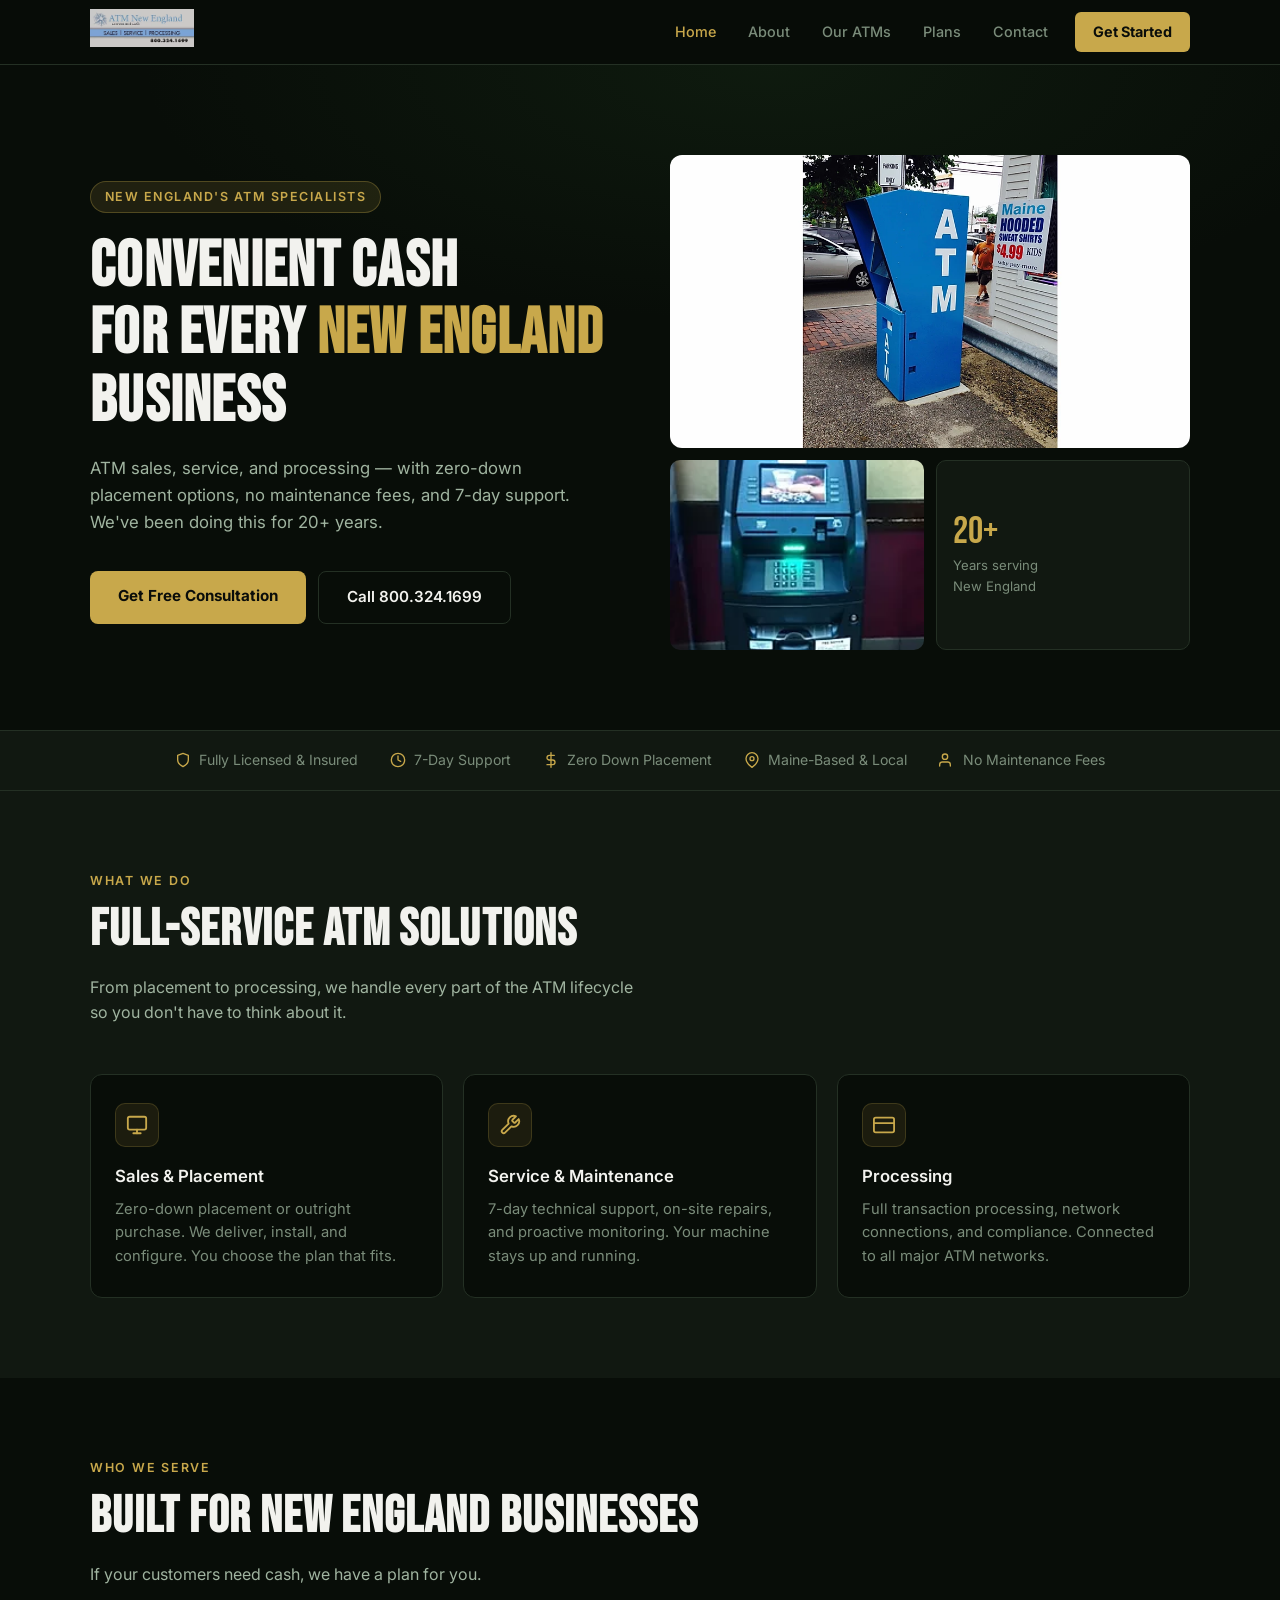
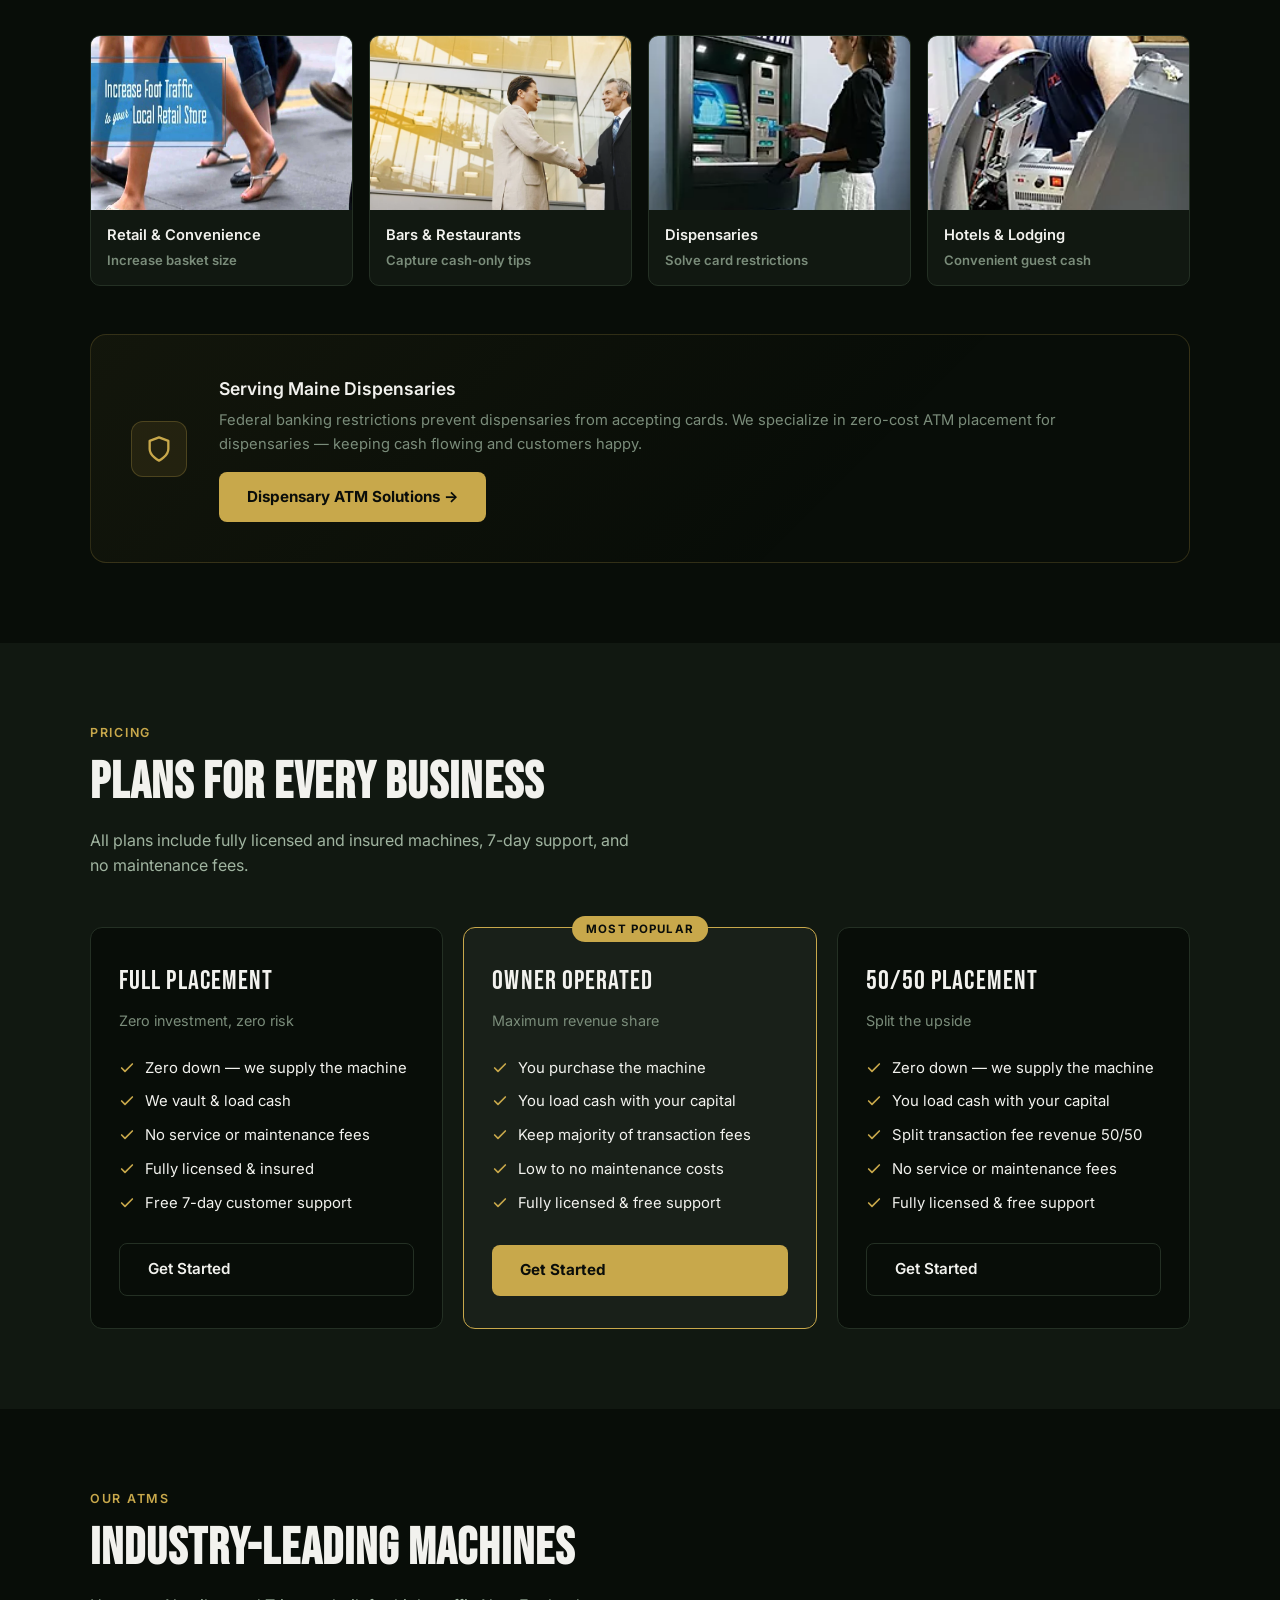
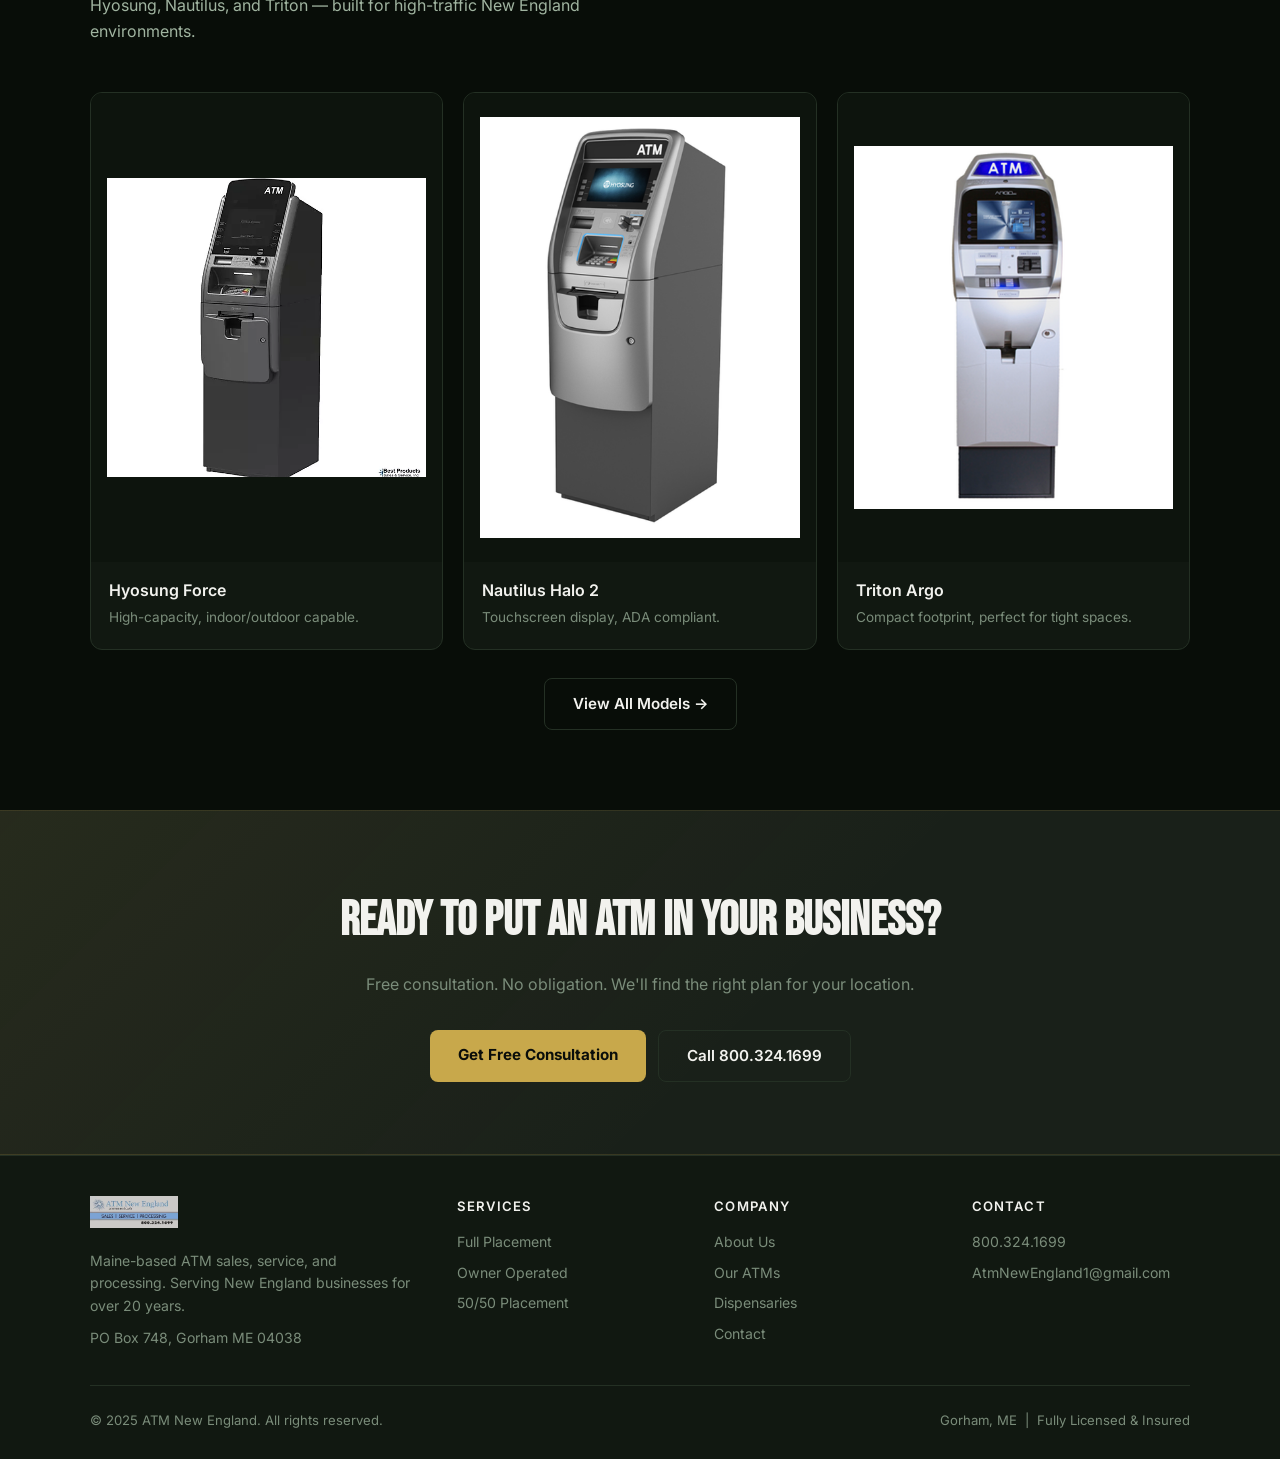
==== commit d38ab4ab: "Rebuild site with modern design + dispensary landing page - Replaced Wix-exported HTML (130KB/page) " ====
--- a/index.html
+++ b/index.html
@@ -1,3841 +1,475 @@
 <!DOCTYPE html>
 <html lang="en">
-  <head>
-    <meta http-equiv="X-UA-Compatible" content="IE=Edge" />
-
-    <meta charset="utf-8" />
-    <link
-      rel="shortcut icon"
-      href="https://static.parastorage.com/client/pfavico.ico"
-      type="image/x-icon"
-    />
-    <link
-      rel="apple-touch-icon"
-      href="https://static.parastorage.com/client/pfavico.ico"
-      type="image/x-icon"
-    />
-    <meta
-      id="MobileViewport"
-      name="viewport"
-      content="width=980, user-scalable=yes"
-    />
-
-    <title>HOME | atm-new-england</title>
-
-    <link rel="canonical" href="index.html" />
-  </head>
-
-  <body class="prewarmup" style='margin:0'>
-    <!--body start html embeds start-->
-
-    <!--body start html embeds end-->
-
-    <div id="SITE_CONTAINER">
-      <style type="text/css" data-styleid="uploadedFonts"></style>
-      <div>
-        <style type="text/css" data-styleid="theme_fonts">
-          .font_0 {
-            font: normal normal normal 32px/1.1em Signika, sans-serif;
-            color: #ffffff;
-          }
-          .font_1 {
-            font: normal normal normal 12px/1.1em Tahoma, tahoma-w01-regular,
-              tahoma-w02-regular, tahoma-w10-regular, tahoma-w15--regular,
-              tahoma-w99-regular, sans-serif;
-            color: #ffffff;
-          }
-          .font_2 {
-            font: normal normal normal 32px/1.1em Signika, sans-serif;
-            color: #404144;
-          }
-          .font_3 {
-            font: normal normal normal 60px/1.1em Signika, sans-serif;
-            color: #404144;
-          }
-          .font_4 {
-            font: normal normal normal 40px/1.3em Signika, sans-serif;
-            color: #404144;
-          }
-          .font_5 {
-            font: normal normal normal 26px/1.2em Signika, sans-serif;
-            color: #404144;
-          }
-          .font_6 {
-            font: normal normal normal 18px/1.3em Tahoma, tahoma-w01-regular,
-              tahoma-w02-regular, tahoma-w10-regular, tahoma-w15--regular,
-              tahoma-w99-regular, sans-serif;
-            color: #404144;
-          }
-          .font_7 {
-            font: normal normal normal 16px/1.3em Tahoma, tahoma-w01-regular,
-              tahoma-w02-regular, tahoma-w10-regular, tahoma-w15--regular,
-              tahoma-w99-regular, sans-serif;
-            color: #404144;
-          }
-          .font_8 {
-            font: normal normal normal 12px/1.3em Tahoma, tahoma-w01-regular,
-              tahoma-w02-regular, tahoma-w10-regular, tahoma-w15--regular,
-              tahoma-w99-regular, sans-serif;
-            color: #404144;
-          }
-          .font_9 {
-            font: normal normal normal 11px/1.3em Tahoma, tahoma-w01-regular,
-              tahoma-w02-regular, tahoma-w10-regular, tahoma-w15--regular,
-              tahoma-w99-regular, sans-serif;
-            color: #404144;
-          }
-          .font_10 {
-            font: normal normal normal 11px/1.3em Tahoma, tahoma-w01-regular,
-              tahoma-w02-regular, tahoma-w10-regular, tahoma-w15--regular,
-              tahoma-w99-regular, sans-serif;
-            color: #404144;
-          }</style
-        ><style type="text/css" data-styleid="theme_colors">
-          .color_0 {
-            color: #ffffff;
-          }
-          .backcolor_0 {
-            background-color: #ffffff;
-          }
-          .color_1 {
-            color: #ffffff;
-          }
-          .backcolor_1 {
-            background-color: #ffffff;
-          }
-          .color_2 {
-            color: #000000;
-          }
-          .backcolor_2 {
-            background-color: #000000;
-          }
-          .color_3 {
-            color: rgba(0, 136, 203, 1);
-          }
-          .backcolor_3 {
-            background-color: rgba(0, 136, 203, 1);
-          }
-          .color_4 {
-            color: rgba(255, 180, 0, 1);
-          }
-          .backcolor_4 {
-            background-color: rgba(255, 180, 0, 1);
-          }
-          .color_5 {
-            color: rgba(237, 28, 36, 1);
-          }
-          .backcolor_5 {
-            background-color: rgba(237, 28, 36, 1);
-          }
-          .color_6 {
-            color: rgba(164, 167, 172, 1);
-          }
-          .backcolor_6 {
-            background-color: rgba(164, 167, 172, 1);
-          }
-          .color_7 {
-            color: rgba(255, 180, 0, 1);
-          }
-          .backcolor_7 {
-            background-color: rgba(255, 180, 0, 1);
-          }
-          .color_8 {
-            color: rgba(255, 255, 255, 1);
-          }
-          .backcolor_8 {
-            background-color: rgba(255, 255, 255, 1);
-          }
-          .color_9 {
-            color: rgba(255, 237, 193, 1);
-          }
-          .backcolor_9 {
-            background-color: rgba(255, 237, 193, 1);
-          }
-          .color_10 {
-            color: rgba(108, 111, 116, 1);
-          }
-          .backcolor_10 {
-            background-color: rgba(108, 111, 116, 1);
-          }
-          .color_11 {
-            color: #ffffff;
-          }
-          .backcolor_11 {
-            background-color: #ffffff;
-          }
-          .color_12 {
-            color: #b8bbc1;
-          }
-          .backcolor_12 {
-            background-color: #b8bbc1;
-          }
-          .color_13 {
-            color: rgba(128, 130, 134, 1);
-          }
-          .backcolor_13 {
-            background-color: rgba(128, 130, 134, 1);
-          }
-          .color_14 {
-            color: #404144;
-          }
-          .backcolor_14 {
-            background-color: #404144;
-          }
-          .color_15 {
-            color: #2d2d2f;
-          }
-          .backcolor_15 {
-            background-color: #2d2d2f;
-          }
-          .color_16 {
-            color: #ffdb89;
-          }
-          .backcolor_16 {
-            background-color: #ffdb89;
-          }
-          .color_17 {
-            color: #ffc540;
-          }
-          .backcolor_17 {
-            background-color: #ffc540;
-          }
-          .color_18 {
-            color: rgba(255, 180, 0, 1);
-          }
-          .backcolor_18 {
-            background-color: rgba(255, 180, 0, 1);
-          }
-          .color_19 {
-            color: #b98000;
-          }
-          .backcolor_19 {
-            background-color: #b98000;
-          }
-          .color_20 {
-            color: #5d4100;
-          }
-          .backcolor_20 {
-            background-color: #5d4100;
-          }
-          .color_21 {
-            color: #b0d3e5;
-          }
-          .backcolor_21 {
-            background-color: #b0d3e5;
-          }
-          .color_22 {
-            color: #8db6cc;
-          }
-          .backcolor_22 {
-            background-color: #8db6cc;
-          }
-          .color_23 {
-            color: #6096b3;
-          }
-          .backcolor_23 {
-            background-color: #6096b3;
-          }
-          .color_24 {
-            color: #0b689a;
-          }
-          .backcolor_24 {
-            background-color: #0b689a;
-          }
-          .color_25 {
-            color: #05344d;
-          }
-          .backcolor_25 {
-            background-color: #05344d;
-          }
-          .color_26 {
-            color: #b9dea9;
-          }
-          .backcolor_26 {
-            background-color: #b9dea9;
-          }
-          .color_27 {
-            color: #8fbe7a;
-          }
-          .backcolor_27 {
-            background-color: #8fbe7a;
-          }
-          .color_28 {
-            color: #4f9e2d;
-          }
-          .backcolor_28 {
-            background-color: #4f9e2d;
-          }
-          .color_29 {
-            color: #35691e;
-          }
-          .backcolor_29 {
-            background-color: #35691e;
-          }
-          .color_30 {
-            color: #1a340f;
-          }
-          .backcolor_30 {
-            background-color: #1a340f;
-          }
-          .color_31 {
-            color: #f5cba4;
-          }
-          .backcolor_31 {
-            background-color: #f5cba4;
-          }
-          .color_32 {
-            color: #ecaf77;
-          }
-          .backcolor_32 {
-            background-color: #ecaf77;
-          }
-          .color_33 {
-            color: #e36d01;
-          }
-          .backcolor_33 {
-            background-color: #e36d01;
-          }
-          .color_34 {
-            color: #974901;
-          }
-          .backcolor_34 {
-            background-color: #974901;
-          }
-          .color_35 {
-            color: #4b2400;
-          }
-          .backcolor_35 {
-            background-color: #4b2400;
-          }
-        </style>
-      </div>
-      <div id="CSS_CONTAINER"></div>
-      <div data-aid="stylesContainer">
-        <style type="text/css" data-styleid="style-jt94i4kj">
-          .style-jt94i4kjitemsContainer {
-            width: calc(100% - 0px);
-            height: calc(100% - 0px);
-            white-space: nowrap;
-            display: inline-block;
-            overflow: visible;
-            position: absolute;
-          }
-          .style-jt94i4kjmoreContainer {
-            overflow: visible;
-            display: inherit;
-            white-space: nowrap;
-            width: auto;
-            background-color: rgba(45, 45, 47, 1);
-            border-radius: 0;
-          }
-          .style-jt94i4kjdropWrapper {
-            z-index: 99999;
-            display: block;
-            opacity: 1;
-            position: absolute;
-            margin-top: 7px;
-          }
-          .style-jt94i4kj > nav {
-            position: absolute;
-            top: 0;
-            right: 0;
-            bottom: 0;
-            left: 0;
-          }
-          .style-jt94i4kjdropWrapper[data-dropMode="dropUp"] {
-            margin-top: 0;
-            margin-bottom: 7px;
-          }
-          .style-jt94i4kjrepeaterButton {
-            height: 100%;
-            position: relative;
-            box-sizing: border-box;
-            display: inline-block;
-            cursor: pointer;
-            font: normal normal normal 15px/1.4em tahoma, tahoma-w01-regular,
-              tahoma-w02-regular, tahoma-w10-regular, tahoma-w15--regular,
-              tahoma-w99-regular, sans-serif;
-          }
-          .style-jt94i4kjrepeaterButton[data-state~="header"] a,
-          .style-jt94i4kjrepeaterButton[data-state~="header"] div {
-            cursor: default !important;
-          }
-          .style-jt94i4kjrepeaterButtonlinkElement {
-            display: inline-block;
-            height: 100%;
-            width: 100%;
-          }
-          .style-jt94i4kjrepeaterButton_gapper {
-            padding: 0 11px;
-          }
-          .style-jt94i4kjrepeaterButtonlabel {
-            display: inline-block;
-            padding: 0 10px;
-            color: #2d2d2f;
-            transition: color 0.4s ease 0s;
-          }
-          .style-jt94i4kjrepeaterButton[data-state~="drop"] {
-            width: 100%;
-            display: block;
-          }
-          .style-jt94i4kjrepeaterButton[data-state~="drop"]
-            .style-jt94i4kjrepeaterButtonlabel {
-            padding: 0 0.5em;
-          }
-          .style-jt94i4kjrepeaterButton[data-state~="over"]
-            .style-jt94i4kjrepeaterButtonlabel,
-          .style-jt94i4kjrepeaterButton[data-preview~="hover"]
-            .style-jt94i4kjrepeaterButtonlabel {
-            color: #7ba3d6;
-            transition: color 0.4s ease 0s;
-          }
-          .style-jt94i4kjrepeaterButton[data-state~="selected"]
-            .style-jt94i4kjrepeaterButtonlabel,
-          .style-jt94i4kjrepeaterButton[data-preview~="active"]
-            .style-jt94i4kjrepeaterButtonlabel {
-            color: #7ba3d6;
-            transition: color 0.4s ease 0s;
-          }</style
-        ><style type="text/css" data-styleid="pc1">
-          .pc1screenWidthBackground {
-            position: absolute;
-            top: 0;
-            right: 0;
-            bottom: 0;
-            left: 0;
-          }
-          .pc1[data-state~="fixedPosition"] {
-            position: fixed !important;
-            left: auto !important;
-            z-index: 50;
-          }
-          .pc1[data-state~="fixedPosition"].pc1_footer {
-            top: auto;
-            bottom: 0;
-          }
-          .pc1bg {
-            position: absolute;
-            top: 0;
-            right: 0;
-            bottom: 0;
-            left: 0;
-          }
-          .pc1[data-is-absolute-layout="true"] > .pc1centeredContent {
-            position: absolute;
-            top: 0;
-            right: 0;
-            bottom: 0;
-            left: 0;
-          }
-          .pc1[data-is-absolute-layout="true"]
-            > .pc1centeredContent
-            > .pc1inlineContent {
-            position: absolute;
-            top: 0;
-            right: 0;
-            bottom: 0;
-            left: 0;
-          }</style
-        ><style type="text/css" data-styleid="siteBackground">
-          .siteBackground {
-            width: 100%;
-            position: absolute;
-          }
-          .siteBackgroundbgBeforeTransition {
-            position: absolute;
-            top: 0;
-          }
-          .siteBackgroundbgAfterTransition {
-            position: absolute;
-            top: 0;
-          }</style
-        ><style type="text/css" data-styleid="fc1">
-          .fc1screenWidthBackground {
-            position: absolute;
-            top: 0;
-            right: 0;
-            bottom: 0;
-            left: 0;
-          }
-          .fc1[data-state~="fixedPosition"] {
-            position: fixed !important;
-            left: auto !important;
-            z-index: 50;
-          }
-          .fc1[data-state~="fixedPosition"].fc1_footer {
-            top: auto;
-            bottom: 0;
-          }
-          .fc1_bg {
-            position: absolute;
-            top: 0;
-            right: 0;
-            bottom: 0;
-            left: 0;
-            background-color: rgba(45, 45, 47, 1);
-            border-top: 0px solid rgba(45, 45, 47, 1);
-            border-bottom: 0px solid rgba(45, 45, 47, 1);
-          }
-          .fc1bg {
-            position: absolute;
-            top: 0;
-            right: 0;
-            bottom: 0;
-            left: 0;
-          }
-          .fc1[data-state~="mobileView"] .fc1bg {
-            left: 10px;
-            right: 10px;
-          }
-          .fc1_bg-center {
-            position: absolute;
-            top: 0px;
-            right: 0;
-            bottom: 0px;
-            left: 0;
-            background-color: rgba(45, 45, 47, 1);
-            border-radius: 0;
-          }
-          .fc1[data-is-absolute-layout="true"] > .fc1centeredContent {
-            position: absolute;
-            top: 0;
-            right: 0;
-            bottom: 0;
-            left: 0;
-          }
-          .fc1[data-is-absolute-layout="true"]
-            > .fc1centeredContent
-            > .fc1inlineContent {
-            position: absolute;
-            top: 0;
-            right: 0;
-            bottom: 0;
-            left: 0;
-          }</style
-        ><style type="text/css" data-styleid="style-jt94i4kn">
-          .style-jt94i4knscreenWidthBackground {
-            position: absolute;
-            top: 0;
-            right: 0;
-            bottom: 0;
-            left: 0;
-          }
-          .style-jt94i4kn[data-state~="fixedPosition"] {
-            position: fixed !important;
-            left: auto !important;
-            z-index: 50;
-          }
-          .style-jt94i4kn[data-state~="fixedPosition"].style-jt94i4kn_footer {
-            top: auto;
-            bottom: 0;
-          }
-          .style-jt94i4kn_bg {
-            position: absolute;
-            top: 0;
-            right: 0;
-            bottom: 0;
-            left: 0;
-            background-color: rgba(202, 201, 199, 1);
-            box-shadow: 0 0 5px rgba(0, 0, 0, 0.7);
-            border-top: 0px solid rgba(45, 45, 47, 1);
-            border-bottom: 0px solid rgba(45, 45, 47, 1);
-          }
-          .style-jt94i4knbg {
-            position: absolute;
-            top: 0;
-            right: 0;
-            bottom: 0;
-            left: 0;
-          }
-          .style-jt94i4kn[data-state~="mobileView"] .style-jt94i4knbg {
-            left: 10px;
-            right: 10px;
-          }
-          .style-jt94i4kn_bg-center {
-            position: absolute;
-            top: 0px;
-            right: 0;
-            bottom: 0px;
-            left: 0;
-            background-color: rgba(202, 201, 199, 1);
-            border-radius: 0;
-          }
-          .style-jt94i4kn[data-is-absolute-layout="true"]
-            > .style-jt94i4kncenteredContent {
-            position: absolute;
-            top: 0;
-            right: 0;
-            bottom: 0;
-            left: 0;
-          }
-          .style-jt94i4kn[data-is-absolute-layout="true"]
-            > .style-jt94i4kncenteredContent
-            > .style-jt94i4kninlineContent {
-            position: absolute;
-            top: 0;
-            right: 0;
-            bottom: 0;
-            left: 0;
-          }</style
-        ><style type="text/css" data-styleid="txtNew">
-          .txtNew {
-            word-wrap: break-word;
-            text-align: start;
-          }
-          .txtNew_override-left * {
-            text-align: left !important;
-          }
-          .txtNew_override-right * {
-            text-align: right !important;
-          }
-          .txtNew_override-center * {
-            text-align: center !important;
-          }
-          .txtNew_override-justify * {
-            text-align: justify !important;
-          }
-          .txtNew > * {
-            pointer-events: auto;
-          }
-          .txtNew li {
-            font-style: inherit;
-            font-weight: inherit;
-            line-height: inherit;
-            letter-spacing: normal;
-          }
-          .txtNew ol,
-          .txtNew ul {
-            padding-left: 1.3em;
-            padding-right: 0;
-            margin-left: 0.5em;
-            margin-right: 0;
-            line-height: normal;
-            letter-spacing: normal;
-          }
-          .txtNew ul {
-            list-style-type: disc;
-          }
-          .txtNew ol {
-            list-style-type: decimal;
-          }
-          .txtNew ul ul,
-          .txtNew ol ul {
-            list-style-type: circle;
-          }
-          .txtNew ul ul ul,
-          .txtNew ol ul ul {
-            list-style-type: square;
-          }
-          .txtNew ul ol ul,
-          .txtNew ol ol ul {
-            list-style-type: square;
-          }
-          .txtNew ul[dir="rtl"],
-          .txtNew ol[dir="rtl"] {
-            padding-left: 0;
-            padding-right: 1.3em;
-            margin-left: 0;
-            margin-right: 0.5em;
-          }
-          .txtNew ul[dir="rtl"] ul,
-          .txtNew ul[dir="rtl"] ol,
-          .txtNew ol[dir="rtl"] ul,
-          .txtNew ol[dir="rtl"] ol {
-            padding-left: 0;
-            padding-right: 1.3em;
-            margin-left: 0;
-            margin-right: 0.5em;
-          }
-          .txtNew p {
-            margin: 0;
-            line-height: normal;
-            letter-spacing: normal;
-          }
-          .txtNew h1 {
-            margin: 0;
-            line-height: normal;
-            letter-spacing: normal;
-          }
-          .txtNew h2 {
-            margin: 0;
-            line-height: normal;
-            letter-spacing: normal;
-          }
-          .txtNew h3 {
-            margin: 0;
-            line-height: normal;
-            letter-spacing: normal;
-          }
-          .txtNew h4 {
-            margin: 0;
-            line-height: normal;
-            letter-spacing: normal;
-          }
-          .txtNew h5 {
-            margin: 0;
-            line-height: normal;
-            letter-spacing: normal;
-          }
-          .txtNew h6 {
-            margin: 0;
-            line-height: normal;
-            letter-spacing: normal;
-          }
-          .txtNew a {
-            color: inherit;
-          }</style
-        ><style type="text/css" data-styleid="b1">
-          .b1 button.b1link {
-            width: 100%;
-          }
-          .b1[data-state~="shouldUseFlex"] .b1link,
-          .b1[data-state~="shouldUseFlex"] .b1labelwrapper {
-            text-align: initial;
-            display: flex;
-            align-items: center;
-          }
-          .b1[data-state~="shouldUseFlex"][data-state~="center"] .b1link,
-          .b1[data-state~="shouldUseFlex"][data-state~="center"]
-            .b1labelwrapper {
-            justify-content: center;
-          }
-          .b1[data-state~="shouldUseFlex"][data-state~="left"] .b1link,
-          .b1[data-state~="shouldUseFlex"][data-state~="left"] .b1labelwrapper {
-            justify-content: flex-start;
-          }
-          .b1[data-state~="shouldUseFlex"][data-state~="right"] .b1link,
-          .b1[data-state~="shouldUseFlex"][data-state~="right"]
-            .b1labelwrapper {
-            justify-content: flex-end;
-          }
-          .b1link {
-            position: absolute;
-            top: 0;
-            right: 0;
-            bottom: 0;
-            left: 0;
-            border-radius: 5px;
-            transition: border-color 0.4s ease 0s, background-color 0.4s ease 0s;
-            background: rgba(64, 65, 68, 1)
-              url(../static.parastorage.com/services/skins/2.1229.80/images/wysiwyg/core/themes/base/shiny1button_bg.png)
-              50% 50% repeat-x;
-            border: solid rgba(64, 65, 68, 1) 0px;
-          }
-          .b1label {
-            font: normal normal normal 11px/1.3em Tahoma, tahoma-w01-regular,
-              tahoma-w02-regular, tahoma-w10-regular, tahoma-w15--regular,
-              tahoma-w99-regular, sans-serif;
-            transition: color 0.4s ease 0s;
-            color: #ffffff;
-            display: inline-block;
-            margin-top: calc(-1 * 0px);
-            position: relative;
-            white-space: nowrap;
-          }
-          .b1[data-state~="shouldUseFlex"] .b1label {
-            margin-top: 0;
-          }
-          .b1[data-disabled="false"] {
-            cursor: pointer !important;
-          }
-          .b1[data-disabled="false"]:active[data-state~="mobile"] .b1link,
-          .b1[data-disabled="false"]:hover[data-state~="desktop"] .b1link,
-          .b1[data-disabled="false"][data-preview~="hover"] .b1link {
-            transition: border-color 0.4s ease 0s, background-color 0.4s ease 0s;
-            background-color: rgba(128, 130, 134, 1);
-            border: solid rgba(64, 65, 68, 1) 0px;
-          }
-          .b1[data-disabled="false"]:active[data-state~="mobile"] .b1label,
-          .b1[data-disabled="false"]:hover[data-state~="desktop"] .b1label,
-          .b1[data-disabled="false"][data-preview~="hover"] .b1label {
-            transition: color 0.4s ease 0s;
-            color: #ffffff;
-          }
-          .b1[data-disabled="true"] .b1link,
-          .b1[data-preview~="disabled"] .b1link {
-            background-color: rgba(204, 204, 204, 1);
-            border: solid rgba(45, 45, 47, 1) 0px;
-          }
-          .b1[data-disabled="true"] .b1label,
-          .b1[data-preview~="disabled"] .b1label {
-            color: #ffffff;
-          }</style
-        ><style type="text/css" data-styleid="wp2">
-          .wp2_zoomedin {
-            cursor: url(../static.parastorage.com/services/skins/2.1229.80/images/wysiwyg/core/themes/base/cursor_zoom_out.png),
-              url(https://static.parastorage.com/services/skins/2.1229.80/images/wysiwyg/core/themes/base/cursor_zoom_out.cur),
-              auto;
-            overflow: hidden;
-            display: block;
-          }
-          .wp2_zoomedout {
-            cursor: url(../static.parastorage.com/services/skins/2.1229.80/images/wysiwyg/core/themes/base/cursor_zoom_in.png),
-              url(https://static.parastorage.com/services/skins/2.1229.80/images/wysiwyg/core/themes/base/cursor_zoom_in.cur),
-              auto;
-          }
-          .wp2link {
-            display: block;
-            overflow: hidden;
-          }
-          .wp2img {
-            overflow: hidden;
-          }
-          .wp2[data-is-responsive="true"] .wp2link,
-          .wp2[data-is-responsive="true"] .wp2img,
-          .wp2[data-is-responsive="true"] wix-image {
-            position: absolute;
-            top: 0;
-            right: 0;
-            bottom: 0;
-            left: 0;
-          }
-          .wp2imgimage {
-            position: static;
-            box-shadow: #000 0 0 0;
-            user-select: none;
-          }</style
-        ><style type="text/css" data-styleid="p1">
-          .p1bg {
-            position: absolute;
-            top: 0;
-            right: 0;
-            bottom: 0;
-            left: 0;
-          }
-          .p1[data-state~="mobileView"] .p1bg {
-            left: 10px;
-            right: 10px;
-          }
-          .p1inlineContent {
-            position: absolute;
-            top: 0;
-            right: 0;
-            bottom: 0;
-            left: 0;
-          }</style
-        ><style type="text/css" data-styleid="style-jt94i4kd">
-          .style-jt94i4kdbg {
-            border: 0px solid rgba(50, 65, 88, 1);
-            background-color: rgba(61, 155, 233, 1);
-            border-radius: 0;
-            position: absolute;
-            top: 0;
-            right: 0;
-            bottom: 0;
-            left: 0;
-          }
-          .style-jt94i4kd[data-is-absolute-layout="true"]
-            > .style-jt94i4kdinlineContent {
-            position: absolute;
-            top: 0;
-            right: 0;
-            bottom: 0;
-            left: 0;
-          }</style
-        ><style type="text/css" data-styleid="hl1">
-          .hl1 {
-            box-sizing: border-box;
-            border-top: 3px solid rgba(64, 65, 68, 1);
-            height: 0;
-          }</style
-        ><style type="text/css" data-styleid="ssg2">
-          .ssg2 {
-            -webkit-user-select: none;
-            -moz-user-select: none;
-            -ms-user-select: none;
-            user-select: none;
-            -webkit-user-drag: none;
-            -moz-user-drag: none;
-            -ms-user-drag: none;
-            user-drag: none;
-            -webkit-user-modify: ready-only;
-            -moz-user-modify: ready-only;
-            -ms-user-modify: ready-only;
-            user-modify: ready-only;
-            border-radius: 0;
-            overflow: hidden;
-            background: rgba(184, 187, 193, 0.2);
-          }
-          .ssg2:hover > .ssg2_buttons,
-          .ssg2:hover > .ssg2autoplay,
-          .ssg2:hover .ssg2_pnl {
-            opacity: 1;
-          }
-          .ssg2_border {
-            position: absolute;
-            top: 0;
-            right: 0;
-            bottom: 0;
-            left: 0;
-            border-radius: 0;
-            border: 0px solid rgba(184, 187, 193, 0.2);
-            pointer-events: none;
-            background: none !important;
-          }
-          .ssg2itemsContainer {
-            position: absolute;
-            top: 0;
-            right: 0;
-            bottom: 0;
-            left: 0;
-            border-radius: 0;
-            overflow: hidden;
-          }
-          .ssg2_btn {
-            transition: opacity 0.5s ease 0s;
-            opacity: 0.4;
-            height: 70px;
-            background: url(../static.parastorage.com/services/skins/2.1229.80/images/wysiwyg/core/themes/base/arrows_white_new3.png)
-              no-repeat;
-            width: 45px;
-            position: absolute;
-            top: 50%;
-            margin-top: -35px;
-            cursor: pointer;
-          }
-          .ssg2[data-state~="mobile"] .ssg2_btn {
-            opacity: 1;
-          }
-          .ssg2buttonPrev {
-            left: 20px;
-            background-position: 0 0;
-          }
-          .ssg2buttonNext {
-            right: 20px;
-            background-position: 100% 0;
-          }
-          .ssg2autoplay {
-            transition: opacity 0.5s ease 0s;
-            opacity: 0;
-            position: absolute;
-            right: 20px;
-            bottom: 20px;
-            width: 10px;
-            height: 10px;
-            padding: 5px;
-            cursor: pointer;
-          }
-          .ssg2counter {
-            display: none;
-          }
-          .ssg2[data-state~="autoplayOff"] .ssg2autoplay > span {
-            display: inline-block;
-            border: 5px solid transparent;
-            border-left: 5px solid #ffffff;
-            width: 0;
-            height: 0;
-            position: relative;
-            z-index: 0;
-          }
-          .ssg2[data-state~="autoplayOn"] .ssg2autoplay > span {
-            display: inline-block;
-            border-left: 2px solid #ffffff;
-            border-right: 2px solid #ffffff;
-            height: 10px;
-            width: 1px;
-            margin-right: 5px;
-            position: relative;
-            z-index: 0;
-          }
-          .ssg2_buttons {
-            transition: opacity 0.5s ease 0s;
-            opacity: 0;
-          }
-          .ssg2[data-state~="mobile"] .ssg2_buttons {
-            opacity: 1;
-          }
-          .ssg2[data-state~="showTextPanel"] .ssg2_pnl {
-            opacity: 1;
-          }
-          .ssg2_btn:hover {
-            opacity: 1;
-          }
-          .ssg2[data-state~="touchRollOver"] .ssg2_buttons,
-          .ssg2[data-state~="touchRollOver"] .ssg2autoplay,
-          .ssg2[data-state~="touchRollOver"] .ssg2_pnl,
-          .ssg2[data-state~="touchRollOver"] .ssg2_btn {
-            opacity: 1;
-          }
-          .ssg2[data-state~="showButtons"] .ssg2_buttons {
-            opacity: 1;
-          }
-          .ssg2[data-text-alignment="right"] .ssg2imageItempanel {
-            right: 20px;
-            left: initial;
-            margin-right: initial;
-            margin-left: 100px;
-          }
-          .ssg2[data-text-alignment="right"] .ssg2autoplay {
-            left: 20px;
-            right: initial;
-          }
-          .ssg2[data-text-alignment="right"][data-state~="hidePlayButton"]
-            .ssg2autoplay {
-            display: none;
-          }
-          .ssg2imageItemtitle,
-          .ssg2imageItemdescription {
-            overflow: hidden;
-            text-overflow: ellipsis;
-            white-space: pre-line;
-          }
-          .ssg2imageItemimageWrapper {
-            position: absolute;
-          }
-          .ssg2imageItemzoom {
-            position: absolute;
-            top: 0px;
-            right: 0px;
-            bottom: 0px;
-            left: 0px;
-          }
-          .ssg2imageItemimage {
-            border-radius: 0;
-          }
-          .ssg2imageItempanel {
-            background-color: rgba(64, 65, 68, 1);
-            transition: opacity 0.5s ease 0s;
-            opacity: 0;
-            position: absolute;
-            left: 20px;
-            bottom: 20px;
-            margin-right: 100px;
-            border-top-left-radius: 0 !important;
-            border-top-right-radius: 0 !important;
-          }
-          .ssg2imageItem h3,
-          .ssg2imageItem p,
-          .ssg2imageItem a {
-            color: #ffffff;
-          }
-          .ssg2imageItemtitle {
-            font: normal normal normal 18px/1.3em Tahoma, tahoma-w01-regular,
-              tahoma-w02-regular, tahoma-w10-regular, tahoma-w15--regular,
-              tahoma-w99-regular, sans-serif;
-          }
-          .ssg2imageItemlink {
-            font: normal normal normal 12px/1.3em Tahoma, tahoma-w01-regular,
-              tahoma-w02-regular, tahoma-w10-regular, tahoma-w15--regular,
-              tahoma-w99-regular, sans-serif;
-          }
-          .ssg2imageItemdescription {
-            font: normal normal normal 12px/1.3em Tahoma, tahoma-w01-regular,
-              tahoma-w02-regular, tahoma-w10-regular, tahoma-w15--regular,
-              tahoma-w99-regular, sans-serif;
-          }
-          .ssg2imageItem[data-state~="link"] .ssg2imageItemlink {
-            text-decoration: underline;
-            cursor: pointer;
-            font: normal normal normal 12px/1.3em Tahoma, tahoma-w01-regular,
-              tahoma-w02-regular, tahoma-w10-regular, tahoma-w15--regular,
-              tahoma-w99-regular, sans-serif;
-            color: #ffffff;
-          }
-          .ssg2imageItem[data-state~="showPanel"] .ssg2imageItempanel {
-            opacity: 1;
-          }
-          .ssg2imageItem[data-state~="notShowPanel"].ssg2imageItempanel {
-            opacity: 0;
-          }
-          .ssg2imageItem[data-state~="transOut"] .ssg2imageItempanel,
-          .ssg2imageItem[data-state~="transIn"] .ssg2imageItempanel {
-            opacity: 0;
-          }
-          .ssg2imageItemimageimage {
-            position: static;
-            box-shadow: #000 0 0 0;
-            user-select: none;
-          }
-        </style>
-      </div>
-      <div class="noop" style="position:relative">
-        <div
-          id="SCROLL_TO_TOP"
-          tabindex="-1"
-          aria-label="top of page"
-          role="region"
-          style="height:0"
-        ></div>
-        <div id="FONTS_CONTAINER"></div>
-        <div
-          id="SITE_BACKGROUND"
-          style="height:100%;top:0;min-height:calc(100vh - 0px);bottom:;right:;position:absolute"
-          class="siteBackground"
-        >
-          <div
-            id="SITE_BACKGROUND_previous_noPrev"
-            data-position="absolute"
-            data-align=""
-            data-fitting=""
-            class="siteBackgroundprevious"
-          >
-            <div
-              id="SITE_BACKGROUNDpreviousImage"
-              class="siteBackgroundpreviousImage"
-            ></div>
-            <div
-              id="SITE_BACKGROUNDpreviousVideo"
-              class="siteBackgroundpreviousVideo"
-            ></div>
-            <div
-              id="SITE_BACKGROUND_previousOverlay_noPrev"
-              class="siteBackgroundpreviousOverlay"
-            ></div>
-          </div>
-          <div
-            id="SITE_BACKGROUND_current_customBgImgn51"
-            style="top:0;height:100%;width:100%;background-color:rgba(255, 255, 255, 1);display:;position:absolute"
-            data-position="absolute"
-            data-align="top"
-            data-fitting="fill"
-            class="siteBackgroundcurrent"
-          >
-            <div
-              id="SITE_BACKGROUND_currentImage_customBgImgn51"
-              style="position:absolute;top:0;height:100%;width:100%"
-              data-type="bgimage"
-              data-height="100%"
-              class="siteBackgroundcurrentImage"
-            ></div>
-            <div
-              id="SITE_BACKGROUNDcurrentVideo"
-              class="siteBackgroundcurrentVideo"
-            ></div>
-            <div
-              id="SITE_BACKGROUND_currentOverlay_customBgImgn51"
-              style="position:absolute;top:0;width:100%;height:100%"
-              class="siteBackgroundcurrentOverlay"
-            ></div>
-          </div>
-        </div>
-        <div
-          id="SITE_ROOT"
-          class="SITE_ROOT"
-          style="width:100%;min-width:980px;padding-bottom:0;top:0"
-          aria-hidden="false"
-        >
-          <div
-            id="masterPage"
-            style="top:0;bottom:;right:;width:100%;position:static;"
-          >
-            <style id="masterPage-content-area-styles">
-              #SITE_HEADER {
-                margin-left: calc((100% - 980px) * 0.5);
-              }
-
-              #SITE_FOOTER {
-                margin-left: calc((100% - 980px) * 0.5);
-              }
-
-              #PAGES_CONTAINER {
-                margin-left: calc((100% - 980px) * 0.5);
-              }
-            </style>
-            <header
-              data-is-absolute-layout="true"
-              data-is-mobile="false"
-              data-state="transition-allowed"
-              data-site-width="980"
-              data-header-top="3"
-              style="position:absolute;left:0;margin-left:0;width:100%;min-width:980px;top:3px;bottom:;right:;height:141px"
-              class="style-jt94i4kn"
-              id="SITE_HEADER"
-            >
-              <div
-                style="left:0;width:100%"
-                id="SITE_HEADERscreenWidthBackground"
-                class="style-jt94i4knscreenWidthBackground"
-              >
-                <div class="style-jt94i4kn_bg"></div>
-              </div>
-              <div
-                id="SITE_HEADERcenteredContent"
-                class="style-jt94i4kncenteredContent"
-              >
-                <div
-                  style="margin-left:calc((100% - 980px) / 2);width:980px"
-                  id="SITE_HEADERbg"
-                  class="style-jt94i4knbg"
-                >
-                  <div class="style-jt94i4kn_bg-center"></div>
-                </div>
-                <div
-                  id="SITE_HEADERinlineContent"
-                  class="style-jt94i4kninlineContent"
-                >
-                  <style id="SITE_HEADER-content-area-styles">
-                    #DrpDwnMn0 {
-                      margin-left: calc((100% - 980px) * 0.5);
-                    }
-
-                    #comp-ihdkv6es {
-                      margin-left: calc((100% - 980px) * 0.5);
-                    }
-                  </style>
-                  <div
-                    id="DrpDwnMn0"
-                    class="hidden-during-prewarmup style-jt94i4kj"
-                    style="top:50px;bottom:;left:302px;right:;width:678px;height:72px;position:absolute"
-                    data-stretch-buttons-to-menu-width="false"
-                    data-same-width-buttons="false"
-                    data-num-items="5"
-                    data-menuborder-y="0"
-                    data-menubtn-border="0"
-                    data-ribbon-els="0"
-                    data-label-pad="0"
-                    data-ribbon-extra="0"
-                    data-drophposition=""
-                    data-dropalign="right"
-                    dir="ltr"
-                    data-state="right notMobile"
-                  >
-                    <nav
-                      aria-label="Site"
-                      id="DrpDwnMn0navContainer"
-                      class="style-jt94i4kjnavContainer"
-                    >
-                      <ul
-                        style="text-align:right"
-                        id="DrpDwnMn0itemsContainer"
-                        class="style-jt94i4kjitemsContainer"
-                      >
-                        <li
-                          data-direction="ltr"
-                          data-listposition="center"
-                          data-data-id="bmi909"
-                          class="style-jt94i4kjrepeaterButton"
-                          data-state="menu selected idle link notMobile"
-                          id="DrpDwnMn00"
-                        >
-                          <a
-                            data-listposition="center"
-                            aria-haspopup="false"
-                            href="index.html"
-                            target="_self"
-                            id="DrpDwnMn00linkElement"
-                            class="style-jt94i4kjrepeaterButtonlinkElement"
-                            ><div class="style-jt94i4kjrepeaterButton_gapper">
-                              <div
-                                style="text-align:left"
-                                id="DrpDwnMn00bg"
-                                class="style-jt94i4kjrepeaterButtonbg"
-                              >
-                                <p
-                                  style="text-align:left"
-                                  id="DrpDwnMn00label"
-                                  class="style-jt94i4kjrepeaterButtonlabel"
-                                >
-                                  HOME
-                                </p>
-                              </div>
-                            </div></a
-                          >
-                        </li>
-                        <li
-                          data-direction="ltr"
-                          data-listposition="center"
-                          data-data-id="bmiq1a"
-                          class="style-jt94i4kjrepeaterButton"
-                          data-state="menu  idle link notMobile"
-                          id="DrpDwnMn01"
-                        >
-                          <a
-                            data-listposition="center"
-                            aria-haspopup="false"
-                            href="about-us.html"
-                            target="_self"
-                            id="DrpDwnMn01linkElement"
-                            class="style-jt94i4kjrepeaterButtonlinkElement"
-                            ><div class="style-jt94i4kjrepeaterButton_gapper">
-                              <div
-                                style="text-align:left"
-                                id="DrpDwnMn01bg"
-                                class="style-jt94i4kjrepeaterButtonbg"
-                              >
-                                <p
-                                  style="text-align:left"
-                                  id="DrpDwnMn01label"
-                                  class="style-jt94i4kjrepeaterButtonlabel"
-                                >
-                                  ABOUT US
-                                </p>
-                              </div>
-                            </div></a
-                          >
-                        </li>
-                        <li
-                          data-direction="ltr"
-                          data-listposition="center"
-                          data-data-id="bmi1i9t"
-                          class="style-jt94i4kjrepeaterButton"
-                          data-state="menu  idle link notMobile"
-                          id="DrpDwnMn02"
-                        >
-                          <a
-                            data-listposition="center"
-                            aria-haspopup="false"
-                            href="our-atms.html"
-                            target="_self"
-                            id="DrpDwnMn02linkElement"
-                            class="style-jt94i4kjrepeaterButtonlinkElement"
-                            ><div class="style-jt94i4kjrepeaterButton_gapper">
-                              <div
-                                style="text-align:left"
-                                id="DrpDwnMn02bg"
-                                class="style-jt94i4kjrepeaterButtonbg"
-                              >
-                                <p
-                                  style="text-align:left"
-                                  id="DrpDwnMn02label"
-                                  class="style-jt94i4kjrepeaterButtonlabel"
-                                >
-                                  OUR ATMS
-                                </p>
-                              </div>
-                            </div></a
-                          >
-                        </li>
-                        <li
-                          data-direction="ltr"
-                          data-listposition="center"
-                          data-data-id="dataItem-icvvmpyc"
-                          class="style-jt94i4kjrepeaterButton"
-                          data-state="menu  idle link notMobile"
-                          id="DrpDwnMn03"
-                        >
-                          <a
-                            data-listposition="center"
-                            aria-haspopup="false"
-                            href="plans.html"
-                            target="_self"
-                            id="DrpDwnMn03linkElement"
-                            class="style-jt94i4kjrepeaterButtonlinkElement"
-                            ><div class="style-jt94i4kjrepeaterButton_gapper">
-                              <div
-                                style="text-align:left"
-                                id="DrpDwnMn03bg"
-                                class="style-jt94i4kjrepeaterButtonbg"
-                              >
-                                <p
-                                  style="text-align:left"
-                                  id="DrpDwnMn03label"
-                                  class="style-jt94i4kjrepeaterButtonlabel"
-                                >
-                                  PLANS
-                                </p>
-                              </div>
-                            </div></a
-                          >
-                        </li>
-                        <li
-                          data-direction="ltr"
-                          data-listposition="right"
-                          data-data-id="bmi1r54"
-                          class="style-jt94i4kjrepeaterButton"
-                          data-state="menu  idle link notMobile"
-                          id="DrpDwnMn04"
-                        >
-                          <a
-                            data-listposition="right"
-                            aria-haspopup="false"
-                            href="contact.html"
-                            target="_self"
-                            id="DrpDwnMn04linkElement"
-                            class="style-jt94i4kjrepeaterButtonlinkElement"
-                            ><div class="style-jt94i4kjrepeaterButton_gapper">
-                              <div
-                                style="text-align:left"
-                                id="DrpDwnMn04bg"
-                                class="style-jt94i4kjrepeaterButtonbg"
-                              >
-                                <p
-                                  style="text-align:left"
-                                  id="DrpDwnMn04label"
-                                  class="style-jt94i4kjrepeaterButtonlabel"
-                                >
-                                  CONTACT
-                                </p>
-                              </div>
-                            </div></a
-                          >
-                        </li>
-                      </ul>
-                      <div
-                        id="DrpDwnMn0moreButton"
-                        class="style-jt94i4kjmoreButton"
-                      ></div>
-                      <div
-                        style=""
-                        data-drophposition=""
-                        data-dropalign="right"
-                        id="DrpDwnMn0dropWrapper"
-                        class="style-jt94i4kjdropWrapper"
-                      >
-                        <ul
-                          style=""
-                          id="DrpDwnMn0moreContainer"
-                          class="style-jt94i4kjmoreContainer"
-                        ></ul>
-                      </div>
-                    </nav>
-                  </div>
-                  <div
-                    style="top:-3px;bottom:;left:0;right:;width:390px;height:142px;position:absolute"
-                    title="ScreenHunter_833 Nov. 24 11.08 - Copy.jpg"
-                    data-is-responsive="false"
-                    data-display-mode="fill"
-                    data-content-padding-horizontal="0"
-                    data-content-padding-vertical="0"
-                    data-exact-height="142"
-                    class="wp2"
-                    id="comp-ihdkv6es"
-                  >
-                    <div
-                      style="width:390px;height:142px"
-                      id="comp-ihdkv6eslink"
-                      class="wp2link"
-                    >
-                      <img
-                        id="comp-ihdkv6esimgimage"
-                        style="object-position:50% 50%;width:390px;height:142px;object-fit:cover"
-                        alt=""
-                        data-type="image"
-                        itemprop="image"
-                        src="logo.webp"
-                      />
-                    </div>
-                  </div>
-                </div>
-              </div>
-            </header>
-            <footer
-              style="bottom:auto;left:0;margin-left:0;width:100%;min-width:980px;top:1029px;right:;height:80px;position:absolute"
-              class="fc1_footer fc1"
-              tabindex="-1"
-              data-site-width="980"
-              data-fixedposition="false"
-              data-isrunninginmobile="false"
-              data-is-absolute-layout="true"
-              data-state=" "
-              id="SITE_FOOTER"
-            >
-              <div
-                style="left:0;width:100%"
-                id="SITE_FOOTERscreenWidthBackground"
-                class="fc1screenWidthBackground"
-              >
-                <div class="fc1_bg"></div>
-              </div>
-              <div
-                style="width:100%"
-                id="SITE_FOOTERcenteredContent"
-                class="fc1centeredContent"
-              >
-                <div
-                  style="margin-left:calc((100% - 980px) / 2);width:980px"
-                  id="SITE_FOOTERbg"
-                  class="fc1bg"
-                >
-                  <div class="fc1_bg-center"></div>
-                </div>
-                <div
-                  id="SITE_FOOTERinlineContent"
-                  class="fc1inlineContent"
-                ></div>
-              </div>
-            </footer>
-            <main
-              tabindex="-1"
-              data-is-mobile="false"
-              data-is-mesh="false"
-              data-site-width="980"
-              style="left:0;margin-left:0;width:100%;min-width:980px;top:144px;bottom:;right:;height:858px;position:absolute"
-              class="pc1"
-              data-state=""
-              id="PAGES_CONTAINER"
-            >
-              <div
-                style="left:0"
-                id="PAGES_CONTAINERscreenWidthBackground"
-                class="pc1screenWidthBackground"
-              ></div>
-              <div
-                id="PAGES_CONTAINERcenteredContent"
-                class="pc1centeredContent"
-              >
-                <div
-                  style="display:none"
-                  id="PAGES_CONTAINERbg"
-                  class="pc1bg"
-                ></div>
-                <div id="PAGES_CONTAINERinlineContent" class="pc1inlineContent">
-                  <div style="width:100%">
-                    <div
-                      data-ismobile="false"
-                      data-is-mesh-layout="false"
-                      style="height:858px;left:0;min-width:980px;min-height:500px;top:0;bottom:;right:;width:100%;position:absolute;"
-                      class="p1"
-                      id="mainPage"
-                    >
-                      <div
-                        style="margin-left:calc((100% - 980px) / 2);width:980px"
-                        id="mainPagebg"
-                        class="p1bg"
-                      ></div>
-                      <div class="p1inlineContent" id="mainPageinlineContent">
-                        <style id="mainPage-content-area-styles">
-                          #comp-idw3bziz {
-                            margin-left: calc((100% - 980px) * 0.5);
-                          }
-
-                          #mainPage_SlideShowGallery_1 {
-                            margin-left: calc((100% - 980px) * 0.5);
-                          }
-
-                          #mainPage_FiveGridLine_0 {
-                            margin-left: calc((100% - 980px) * 0.5);
-                          }
-
-                          #mainPage_WRichText_5 {
-                            margin-left: calc((100% - 980px) * 0.5);
-                          }
-
-                          #mainPage_FiveGridLine_2 {
-                            margin-left: calc((100% - 980px) * 0.5);
-                          }
-
-                          #mainPage_WRichText_1 {
-                            margin-left: calc((100% - 980px) * 0.5);
-                          }
-
-                          #mainPage_Container_3 {
-                            margin-left: calc((100% - 980px) * 0.5);
-                          }
-
-                          #mainPage_SiteButton_4 {
-                            margin-left: calc((100% - 980px) * 0.5);
-                          }
-
-                          #mainPage_SiteButton_0 {
-                            margin-left: calc((100% - 980px) * 0.5);
-                          }
-
-                          #comp-idw4t1mz {
-                            margin-left: calc((100% - 980px) * 0.5);
-                          }
-
-                          #comp-idw4xew8 {
-                            margin-left: calc((100% - 980px) * 0.5);
-                          }
-                        </style>
-                        <div
-                          data-packed="true"
-                          style="top:15px;bottom:;left:29px;right:;width:920px;height:auto;position:absolute;pointer-events:none"
-                          class="txtNew"
-                          id="comp-idw3bziz"
-                        >
-                          <h4 style="font-size:30px;" class="font_4">
-                            ATM New England Offers Nationwide Sales, Service
-                            &amp; Processing
-                          </h4>
-                        </div>
-                        <center>
-                            <div class="Carouselcontainer" >
-                                <button class='Carouselbutton' id="Carouselleft-btn"><i class="arrow"></i></button>
-                                <img id="Carouselcarousel" src="" alt="">
-                                <button class='Carouselbutton' id="Carouselright-btn"><i class="arrow"></i></button>
-                            </div>
-                        </center>
-                        <div
-                          data-border-width="3px"
-                          style="transform-origin:center 1.5px;top:504px;bottom:;left:18px;right:;width:281px;height:5px;position:absolute"
-                          class="hl1"
-                          id="mainPage_FiveGridLine_0"
-                        ></div>
-                        <div
-                          data-packed="true"
-                          style="top:509px;bottom:;left:17px;right:;width:272px;height:auto;position:absolute;pointer-events:none"
-                          class="txtNew"
-                          id="mainPage_WRichText_5"
-                        >
-                          <h5
-                            class="alignLeft   font_5"
-                            style="line-height:1.2em;"
-                          >
-                            <span style="line-height:1.2em;">Our Features</span>
-                          </h5>
-
-                          <p class="alignLeft   font_8">
-                            <span class="color_12">​</span>
-                          </p>
-
-                          <ul class="font_8">
-                            <li>
-                              <p
-                                class="alignLeft   font_8"
-                                style="line-height:1.9em; font-size:20px;"
-                              >
-                                <span style="font-size:20px;"
-                                  ><span style="line-height:1.9em;"
-                                    ><span
-                                      style="font-family:signika,sans-serif;"
-                                      >Wireless&nbsp;Machines</span
-                                    ></span
-                                  ></span
-                                >
-                              </p>
-                            </li>
-                            <li>
-                              <p
-                                class="alignLeft   font_8"
-                                style="line-height:1.9em; font-size:20px;"
-                              >
-                                <span style="font-size:20px;"
-                                  ><span style="line-height:1.9em;"
-                                    ><span
-                                      style="font-family:signika,sans-serif;"
-                                      >Zero&nbsp;Down&nbsp;Placements</span
-                                    ></span
-                                  ></span
-                                >
-                              </p>
-                            </li>
-                            <li>
-                              <p
-                                class="alignLeft   font_8"
-                                style="line-height:1.9em; font-size:20px;"
-                              >
-                                <span style="font-size:20px;"
-                                  ><span style="line-height:1.9em;"
-                                    ><span
-                                      style="font-family:signika,sans-serif;"
-                                      >Fully Licensed</span
-                                    ></span
-                                  ></span
-                                >
-                              </p>
-                            </li>
-                            <li>
-                              <p
-                                class="alignLeft   font_8"
-                                style="line-height:1.9em; font-size:20px;"
-                              >
-                                <span style="font-size:20px;"
-                                  ><span style="line-height:1.9em;"
-                                    ><span
-                                      style="font-family:signika,sans-serif;"
-                                      >Customer Support</span
-                                    ></span
-                                  ></span
-                                >
-                              </p>
-                            </li>
-                            <li>
-                              <p
-                                class="alignLeft   font_8"
-                                style="line-height:1.9em; font-size:20px;"
-                              >
-                                <span style="font-size:20px;"
-                                  ><span style="line-height:1.9em;"
-                                    ><span
-                                      style="font-family:signika,sans-serif;"
-                                      >Over 20 Years Experience</span
-                                    ></span
-                                  ></span
-                                >
-                              </p>
-                            </li>
-                          </ul>
-                        </div>
-                        <div
-                          data-border-width="3px"
-                          style="transform-origin:center 1.5px;top:504px;bottom:;left:347px;right:;width:281px;height:5px;position:absolute"
-                          class="hl1"
-                          id="mainPage_FiveGridLine_2"
-                        ></div>
-                        <div
-                          data-packed="true"
-                          style="top:511px;bottom:;left:348px;right:;width:281px;height:auto;position:absolute;pointer-events:none"
-                          class="txtNew"
-                          id="mainPage_WRichText_1"
-                        >
-                          <h5 style="line-height:1.2em;" class="font_5">
-                            Your Benefits
-                          </h5>
-
-                          <h5
-                            style="line-height:1.2em; font-size:6px;"
-                            class="font_5"
-                          >
-                            &nbsp;
-                          </h5>
-
-                          <ul class="font_8">
-                            <li>
-                              <p
-                                style="font-size:20px; line-height:1.6em;"
-                                class="font_8"
-                              >
-                                <span style="font-family:signika,sans-serif;"
-                                  ><span style="font-size:20px;"
-                                    ><span style="line-height:1.6em;"
-                                      >Increased Foot Traffic</span
-                                    ></span
-                                  ></span
-                                >
-                              </p>
-                            </li>
-                            <li>
-                              <p
-                                style="font-size:20px; line-height:1.6em;"
-                                class="font_8"
-                              >
-                                <span style="font-family:signika, sans-serif;"
-                                  >Increase Cash Sales</span
-                                >
-                              </p>
-                            </li>
-                            <li>
-                              <p
-                                style="font-size:20px; line-height:1.6em;"
-                                class="font_8"
-                              >
-                                <span style="font-family:signika, sans-serif;"
-                                  >Lower Credit Card Fees</span
-                                >
-                              </p>
-                            </li>
-                            <li>
-                              <p
-                                style="font-size:20px; line-height:1.6em;"
-                                class="font_8"
-                              >
-                                <span style="font-family:signika,sans-serif;"
-                                  ><span style="font-size:20px;"
-                                    ><span style="line-height:1.6em;"
-                                      >Increased Convenience</span
-                                    ></span
-                                  ></span
-                                >
-                              </p>
-                            </li>
-                            <li>
-                              <p
-                                style="font-size:20px; line-height:1.6em;"
-                                class="font_8"
-                              >
-                                <span style="font-family:signika,sans-serif;"
-                                  ><span style="font-size:20px;"
-                                    ><span style="line-height:1.6em;"
-                                      >Zero Cost&nbsp;Advertising</span
-                                    ></span
-                                  ></span
-                                >
-                              </p>
-                            </li>
-                            <li>
-                              <p
-                                style="font-size:20px; line-height:1.6em;"
-                                class="font_8"
-                              >
-                                <span style="font-family:signika,sans-serif;"
-                                  ><span style="font-size:20px;"
-                                    ><span style="line-height:1.6em;"
-                                      >Cash on Hand</span
-                                    ></span
-                                  ></span
-                                >
-                              </p>
-                            </li>
-                          </ul>
-                        </div>
-                        <div
-                          data-is-absolute-layout="true"
-                          style="top:504px;bottom:;left:677px;right:;width:280px;height:289px;position:absolute"
-                          class="style-jt94i4kd"
-                          id="mainPage_Container_3"
-                        >
-                          <div
-                            id="mainPage_Container_3bg"
-                            class="style-jt94i4kdbg"
-                          ></div>
-                          <div
-                            class="style-jt94i4kdinlineContent"
-                            id="mainPage_Container_3inlineContent"
-                          >
-                            <div
-                              data-packed="true"
-                              style="top:22px;bottom:;left:15px;right:;width:239px;height:auto;position:absolute;pointer-events:none"
-                              class="txtNew"
-                              id="mainPage_WRichText_6"
-                            >
-                              <h5 class="font_5" style="line-height:1.2em;">
-                                <span class="color_11">Contact Us</span>
-                              </h5>
-
-                              <p
-                                class="font_9"
-                                style="font-size:21px; line-height:1.3em;"
-                              >
-                                <span style="font-size:21px;"
-                                  ><span class="color_15"
-                                    >For A Free Consultation</span
-                                  ></span
-                                >
-                              </p>
-
-                              <p class="font_8">
-                                <span class="color_11">​</span>
-                              </p>
-
-                              <p class="font_8">
-                                <span class="color_11">​</span>
-                              </p>
-
-                              <h5 class="font_5" style="line-height:1.2em;">
-                                <span class="color_11">1800 324 1699</span>
-                              </h5>
-
-                              <p class="font_9" style="line-height:1.3em;">
-                                <span class="color_11">​</span>
-                              </p>
-
-                              <p class="font_8" style="line-height:1.3em;">
-                                <span class="color_11">ATM New England</span>
-                              </p>
-
-                              <p class="font_8" style="line-height:1.3em;">
-                                <span class="color_11"
-                                  >PO Box 748<br />
-                                  Gorham Me, 04038</span
-                                >
-                              </p>
-
-                              <p class="font_9" style="line-height:1.3em;">
-                                <span class="color_11">​​</span>
-                              </p>
-
-                              <p class="font_9" style="line-height:1.3em;">
-                                <span class="color_15">EMAIL</span>
-                              </p>
-
-                              <p
-                                class="font_8"
-                                style="font-size:17px; line-height:1.3em;"
-                              >
-                                <a
-                                  href="mailto:atmnewengland1@gmail.com?subject=Hi, I'd like to know more about ATM new England"
-                                  target="_self"
-                                  data-content="atmnewengland1@gmail.com"
-                                  data-type="mail"
-                                  ><span class="color_11"
-                                    ><span style="text-decoration:underline;"
-                                      >AtmNewEngland1@gmail.com</span
-                                    ></span
-                                  ></a
-                                >
-                              </p>
-                            </div>
-                          </div>
-                        </div>
-                        <div
-                          id="mainPage_SiteButton_4"
-                          data-align="center"
-                          data-disabled="false"
-                          data-margin="0"
-                          data-should-use-flex="true"
-                          data-width="121"
-                          data-height="37"
-                          style="top:821px;bottom:;left:20px;right:;width:121px;height:37px;position:absolute"
-                          class="b1"
-                          data-state="desktop shouldUseFlex center"
-                        >
-                          <a
-                            href="about-us.html"
-                            target="_self"
-                            id="mainPage_SiteButton_4link"
-                            class="b1link"
-                            ><span
-                              id="mainPage_SiteButton_4label"
-                              class="b1label"
-                              >About Us</span
-                            ></a
-                          >
-                        </div>
-                        <div
-                          id="mainPage_SiteButton_0"
-                          data-align="center"
-                          data-disabled="false"
-                          data-margin="0"
-                          data-should-use-flex="true"
-                          data-width="111"
-                          data-height="38"
-                          style="top:820px;bottom:;left:214px;right:;width:111px;height:38px;position:absolute"
-                          class="b1"
-                          data-state="desktop shouldUseFlex center"
-                        >
-                          <a
-                            href="our-atms.html"
-                            target="_self"
-                            id="mainPage_SiteButton_0link"
-                            class="b1link"
-                            ><span
-                              id="mainPage_SiteButton_0label"
-                              class="b1label"
-                              >Our ATMs</span
-                            ></a
-                          >
-                        </div>
-                        <div
-                          id="comp-idw4t1mz"
-                          data-align="center"
-                          data-disabled="false"
-                          data-margin="0"
-                          data-should-use-flex="true"
-                          data-width="101"
-                          data-height="38"
-                          style="top:818px;bottom:;left:394px;right:;width:101px;height:38px;position:absolute"
-                          class="b1"
-                          data-state="desktop shouldUseFlex center"
-                        >
-                          <a
-                            href="plans.html"
-                            target="_self"
-                            id="comp-idw4t1mzlink"
-                            class="b1link"
-                            ><span id="comp-idw4t1mzlabel" class="b1label"
-                              >Plans</span
-                            ></a
-                          >
-                        </div>
-                        <div
-                          id="comp-idw4xew8"
-                          data-align="center"
-                          data-disabled="false"
-                          data-margin="0"
-                          data-should-use-flex="true"
-                          data-width="101"
-                          data-height="38"
-                          style="top:818px;bottom:;left:562px;right:;width:101px;height:38px;position:absolute"
-                          class="b1"
-                          data-state="desktop shouldUseFlex center"
-                        >
-                          <a
-                            href="contact.html"
-                            target="_self"
-                            id="comp-idw4xew8link"
-                            class="b1link"
-                            ><span id="comp-idw4xew8label" class="b1label"
-                              >Contact Us</span
-                            ></a
-                          >
-                        </div>
-                      </div>
-                    </div>
-                  </div>
-                </div>
-              </div>
-            </main>
-          </div>
-        </div>
-        <div id="aspectCompsContainer" class="siteAspectsContainer">
-          <div style="position:absolute" id="popoverLayer"></div>
-        </div>
-        <div
-          id="SCROLL_TO_BOTTOM"
-          tabindex="-1"
-          aria-label="bottom of page"
-          role="region"
-          style="height:0"
-        ></div>
-      </div>
-      <div
-        class="font-ruler-container"
-        style="overflow:hidden;;max-height:0;max-width:0;position:absolute"
-      >
-        <style>
-          .font-ruler-content::after {
-            content: "@#$%%^&*~IAO";
-          }
-        </style>
-        <div
-          style="position:absolute;overflow:hidden;font-size:1200px;left:-2000px;"
-        >
-          <div style="position:relative;white-space:nowrap;font-family:serif">
-            <div
-              style="position:absolute;width:100%;height:100%;overflow:hidden"
-            >
-              <div></div>
-            </div>
-            <span class="font-ruler-content"></span>
-          </div>
-        </div>
-        <div
-          style="position:absolute;overflow:hidden;font-size:1200px;left:-2000px;"
-        >
-          <div style="position:relative;white-space:nowrap;font-family:serif">
-            <div
-              style="position:absolute;width:100%;height:100%;overflow:hidden"
-            >
-              <div></div>
-            </div>
-            <span class="font-ruler-content"></span>
-          </div>
-        </div>
-        <div
-          style="position:absolute;overflow:hidden;font-size:1200px;left:-2000px;"
-        >
-          <div style="position:relative;white-space:nowrap;font-family:serif">
-            <div
-              style="position:absolute;width:100%;height:100%;overflow:hidden"
-            >
-              <div></div>
-            </div>
-            <span class="font-ruler-content"></span>
-          </div>
-        </div>
-        <div
-          style="position:absolute;overflow:hidden;font-size:1200px;left:-2000px;"
-        >
-          <div style="position:relative;white-space:nowrap;font-family:serif">
-            <div
-              style="position:absolute;width:100%;height:100%;overflow:hidden"
-            >
-              <div></div>
-            </div>
-            <span class="font-ruler-content"></span>
-          </div>
-        </div>
-        <div
-          style="position:absolute;overflow:hidden;font-size:1200px;left:-2000px;"
-        >
-          <div style="position:relative;white-space:nowrap;font-family:serif">
-            <div
-              style="position:absolute;width:100%;height:100%;overflow:hidden"
-            >
-              <div></div>
-            </div>
-            <span class="font-ruler-content"></span>
-          </div>
-        </div>
-      </div>
-    </div>
-
-    <script type="text/javascript">
-      var warmupData = {
-        layoutData: {
-          displayedPagesData: {
-            mainPage: {
-              structure: {
-                DESKTOP: {
-                  mainPage: {
-                    id: "mainPage",
-                    type: "Page",
-                    metaData: { pageId: "mainPage" },
-                    componentType: "mobile.core.components.Page",
-                    skin: "wysiwyg.viewer.skins.page.TransparentPageSkin",
-                    dataQuery: "#mainPage",
-                    layout: {
-                      width: 1583,
-                      height: 858,
-                      x: 0,
-                      y: 0,
-                      scale: 1,
-                      rotationInDegrees: 0,
-                      fixedPosition: false
-                    },
-                    styleId: "p1",
-                    components: [
-                      "comp-idw3bziz",
-                      "mainPage_SlideShowGallery_1",
-                      "mainPage_FiveGridLine_0",
-                      "mainPage_WRichText_5",
-                      "mainPage_FiveGridLine_2",
-                      "mainPage_WRichText_1",
-                      "mainPage_Container_3",
-                      "mainPage_SiteButton_4",
-                      "mainPage_SiteButton_0",
-                      "comp-idw4t1mz",
-                      "comp-idw4xew8"
-                    ]
-                  },
-                  "comp-idw3bziz": {
-                    id: "comp-idw3bziz",
-                    type: "Component",
-                    metaData: { pageId: "mainPage" },
-                    parent: "mainPage",
-                    componentType: "wysiwyg.viewer.components.WRichText",
-                    dataQuery: "#dataItem-idw3bzj3",
-                    propertyQuery: "propItem-idw3bzj31",
-                    layout: {
-                      width: 920,
-                      height: 37,
-                      x: 29,
-                      y: 15,
-                      scale: 1,
-                      rotationInDegrees: 0
-                    },
-                    styleId: "txtNew"
-                  },
-                  mainPage_FiveGridLine_0: {
-                    id: "mainPage_FiveGridLine_0",
-                    type: "Component",
-                    metaData: { pageId: "mainPage" },
-                    parent: "mainPage",
-                    componentType: "wysiwyg.viewer.components.FiveGridLine",
-                    skin: "wysiwyg.viewer.skins.line.SolidLine",
-                    propertyQuery: "mainPage_FiveGridLine_0",
-                    layout: {
-                      width: 281,
-                      height: 5,
-                      x: 18,
-                      y: 504,
-                      scale: 1,
-                      rotationInDegrees: 0,
-                      fixedPosition: false
-                    },
-                    styleId: "hl1"
-                  },
-                  mainPage_WRichText_5: {
-                    id: "mainPage_WRichText_5",
-                    type: "Component",
-                    metaData: { pageId: "mainPage" },
-                    parent: "mainPage",
-                    componentType: "wysiwyg.viewer.components.WRichText",
-                    skin: "wysiwyg.viewer.skins.WRichTextNewSkin",
-                    dataQuery: "#1s6d",
-                    propertyQuery: "propItem-jt94i5fg",
-                    layout: {
-                      width: 272,
-                      height: 245,
-                      x: 17,
-                      y: 509,
-                      scale: 1,
-                      rotationInDegrees: 0,
-                      fixedPosition: false
-                    },
-                    styleId: "txtNew"
-                  },
-                  mainPage_FiveGridLine_2: {
-                    id: "mainPage_FiveGridLine_2",
-                    type: "Component",
-                    metaData: { pageId: "mainPage" },
-                    parent: "mainPage",
-                    componentType: "wysiwyg.viewer.components.FiveGridLine",
-                    skin: "wysiwyg.viewer.skins.line.SolidLine",
-                    propertyQuery: "mainPage_FiveGridLine_2",
-                    layout: {
-                      width: 281,
-                      height: 5,
-                      x: 347,
-                      y: 504,
-                      scale: 1,
-                      rotationInDegrees: 0,
-                      fixedPosition: false
-                    },
-                    styleId: "hl1"
-                  },
-                  mainPage_WRichText_1: {
-                    id: "mainPage_WRichText_1",
-                    type: "Component",
-                    metaData: { pageId: "mainPage" },
-                    parent: "mainPage",
-                    componentType: "wysiwyg.viewer.components.WRichText",
-                    skin: "wysiwyg.viewer.skins.WRichTextNewSkin",
-                    dataQuery: "#18in",
-                    propertyQuery: "propItem-jt94i5fb",
-                    layout: {
-                      width: 281,
-                      height: 242,
-                      x: 348,
-                      y: 511,
-                      scale: 1,
-                      rotationInDegrees: 0,
-                      fixedPosition: false
-                    },
-                    styleId: "txtNew"
-                  },
-                  mainPage_Container_3: {
-                    id: "mainPage_Container_3",
-                    type: "Container",
-                    metaData: { pageId: "mainPage" },
-                    parent: "mainPage",
-                    componentType: "mobile.core.components.Container",
-                    skin: "wysiwyg.viewer.skins.area.DefaultAreaSkin",
-                    layout: {
-                      width: 280,
-                      height: 289,
-                      x: 677,
-                      y: 504,
-                      scale: 1,
-                      rotationInDegrees: 0,
-                      fixedPosition: false
-                    },
-                    styleId: "style-jt94i4kd",
-                    components: ["mainPage_WRichText_6"]
-                  },
-                  mainPage_SiteButton_4: {
-                    id: "mainPage_SiteButton_4",
-                    type: "Component",
-                    metaData: { pageId: "mainPage" },
-                    parent: "mainPage",
-                    componentType: "wysiwyg.viewer.components.SiteButton",
-                    skin: "wysiwyg.viewer.skins.button.ShinyButtonISkin",
-                    dataQuery: "#component_46718",
-                    propertyQuery: "mainPage_SiteButton_4",
-                    layout: {
-                      width: 121,
-                      height: 37,
-                      x: 20,
-                      y: 821,
-                      scale: 1,
-                      rotationInDegrees: 0,
-                      fixedPosition: false
-                    },
-                    styleId: "b1"
-                  },
-                  mainPage_SiteButton_0: {
-                    id: "mainPage_SiteButton_0",
-                    type: "Component",
-                    metaData: { pageId: "mainPage" },
-                    parent: "mainPage",
-                    componentType: "wysiwyg.viewer.components.SiteButton",
-                    skin: "wysiwyg.viewer.skins.button.ShinyButtonISkin",
-                    dataQuery: "#component_92817",
-                    propertyQuery: "mainPage_SiteButton_0",
-                    layout: {
-                      width: 111,
-                      height: 38,
-                      x: 214,
-                      y: 820,
-                      scale: 1,
-                      rotationInDegrees: 0,
-                      fixedPosition: false
-                    },
-                    styleId: "b1"
-                  },
-                  "comp-idw4t1mz": {
-                    id: "comp-idw4t1mz",
-                    type: "Component",
-                    metaData: { pageId: "mainPage" },
-                    parent: "mainPage",
-                    componentType: "wysiwyg.viewer.components.SiteButton",
-                    skin: "wysiwyg.viewer.skins.button.ShinyButtonISkin",
-                    dataQuery: "#dataItem-idw4t1n1",
-                    propertyQuery: "propItem-idw4t1n2",
-                    layout: {
-                      width: 101,
-                      height: 38,
-                      x: 394,
-                      y: 818,
-                      scale: 1,
-                      rotationInDegrees: 0
-                    },
-                    styleId: "b1"
-                  },
-                  "comp-idw4xew8": {
-                    id: "comp-idw4xew8",
-                    type: "Component",
-                    metaData: { pageId: "mainPage" },
-                    parent: "mainPage",
-                    componentType: "wysiwyg.viewer.components.SiteButton",
-                    skin: "wysiwyg.viewer.skins.button.ShinyButtonISkin",
-                    dataQuery: "#dataItem-idw4xew81",
-                    propertyQuery: "propItem-idw4xew9",
-                    layout: {
-                      width: 101,
-                      height: 38,
-                      x: 562,
-                      y: 818,
-                      scale: 1,
-                      rotationInDegrees: 0
-                    },
-                    styleId: "b1"
-                  },
-                  mainPage_WRichText_6: {
-                    id: "mainPage_WRichText_6",
-                    type: "Component",
-                    metaData: { pageId: "mainPage" },
-                    parent: "mainPage_Container_3",
-                    componentType: "wysiwyg.viewer.components.WRichText",
-                    skin: "wysiwyg.viewer.skins.WRichTextNewSkin",
-                    dataQuery: "#sdg",
-                    propertyQuery: "mainPage_WRichText_6",
-                    layout: {
-                      width: 239,
-                      height: 226,
-                      x: 15,
-                      y: 22,
-                      scale: 1,
-                      rotationInDegrees: 0,
-                      fixedPosition: false
-                    },
-                    styleId: "txtNew"
-                  },
-                  mainPage_SlideShowGallery_1: {
-                    id: "mainPage_SlideShowGallery_1",
-                    type: "Component",
-                    metaData: { pageId: "mainPage" },
-                    parent: "mainPage",
-                    componentType: "wysiwyg.viewer.components.SlideShowGallery",
-                    skin: "wysiwyg.viewer.skins.gallery.SlideShowTextFloating",
-                    dataQuery: "#component_11647",
-                    propertyQuery: "mainPage_SlideShowGallery_1",
-                    layout: {
-                      width: 940,
-                      height: 380,
-                      x: 20,
-                      y: 64,
-                      scale: 1,
-                      rotationInDegrees: 0,
-                      fixedPosition: false
-                    },
-                    styleId: "ssg2"
-                  }
-                }
-              },
-              data: {
-                behaviors_data: {},
-                connections_data: {},
-                document_data: {
-                  component_11647: {
-                    type: "ImageList",
-                    id: "component_11647",
-                    metaData: {
-                      pageId: "mainPage",
-                      isPreset: false,
-                      schemaVersion: "1.0",
-                      isHidden: false
-                    },
-                    items: [
-                      {
-                        type: "Image",
-                        id: "dataItem-jt95s3u9",
-                        metaData: {
-                          pageId: "mainPage",
-                          isPreset: false,
-                          schemaVersion: "2.0",
-                          isHidden: false
-                        },
-                        title: "guys",
-                        uri: "0b9178_15db4cbf74854876bd74f90e71d15632~mv2.png",
-                        width: 936,
-                        height: 377,
-                        alt: ""
-                      },
-                      {
-                        type: "Image",
-                        id: "dataItem-jt960u59",
-                        metaData: {
-                          pageId: "mainPage",
-                          isPreset: false,
-                          schemaVersion: "2.0",
-                          isHidden: false
-                        },
-                        title: "IMG_0394",
-                        uri:
-                          "0b9178_5f5ff6f395004727bf0aef3ce13621df~mv2_d_5440_3272_s_4_2.jpg",
-                        width: 5440,
-                        height: 3272,
-                        alt: ""
-                      },
-                      {
-                        type: "Image",
-                        id: "dataItem-idw4kq0c",
-                        metaData: {
-                          pageId: "mainPage",
-                          isPreset: false,
-                          schemaVersion: "2.0",
-                          isHidden: false
-                        },
-                        title: "",
-                        uri: "dbfbf5_89f1c6baf38d4227aca899aca224879a.jpg",
-                        width: 1280,
-                        height: 908,
-                        alt: ""
-                      },
-                      {
-                        type: "Image",
-                        id: "dataItem-jt95s3ua",
-                        metaData: {
-                          pageId: "mainPage",
-                          isPreset: false,
-                          schemaVersion: "2.0",
-                          isHidden: false
-                        },
-                        title: "IMG_1838",
-                        uri:
-                          "0b9178_74e1559ae7954d59b2fef7585aba44ae~mv2_d_5000_3272_s_4_2.jpg",
-                        width: 5000,
-                        height: 3272,
-                        alt: ""
-                      }
-                    ]
-                  }
-                },
-                design_data: {},
-                mobile_hints: {},
-                component_properties: {},
-                anchors_data: {},
-                breakpoints_data: {},
-                layout_data: {},
-                variants_data: {},
-                theme_data: {},
-                transformations_data: {},
-                transitions_data: {}
-              }
-            },
-            masterPage: {
-              structure: {
-                DESKTOP: {
-                  SITE_BACKGROUND: {
-                    id: "SITE_BACKGROUND",
-                    metaData: { pageId: "masterPage" },
-                    parent: "BOLT_SITE",
-                    componentType: "wysiwyg.viewer.components.SiteBackground",
-                    skin: "wysiwyg.viewer.skins.siteBackgroundSkin",
-                    layout: {},
-                    styleId: "siteBackground"
-                  },
-                  masterPage: {
-                    id: "masterPage",
-                    type: "Document",
-                    metaData: { pageId: "masterPage" },
-                    componentType: "mobile.core.components.MasterPage",
-                    dataQuery: "#masterPage",
-                    layout: {
-                      y: 0,
-                      rotationInDegrees: 0,
-                      anchors: [
-                        {
-                          distance: 0,
-                          type: "BOTTOM_TOP",
-                          locked: false,
-                          targetComponent: "PAGES_CONTAINER"
-                        }
-                      ]
-                    },
-                    components: [
-                      "SITE_HEADER",
-                      "SITE_FOOTER",
-                      "PAGES_CONTAINER"
-                    ]
-                  },
-                  SITE_HEADER: {
-                    id: "SITE_HEADER",
-                    type: "Container",
-                    metaData: { pageId: "masterPage" },
-                    parent: "masterPage",
-                    componentType: "wysiwyg.viewer.components.HeaderContainer",
-                    skin:
-                      "wysiwyg.viewer.skins.screenwidthcontainer.DefaultScreen",
-                    layout: {
-                      width: 980,
-                      height: 141,
-                      x: 0,
-                      y: 3,
-                      scale: 1,
-                      rotationInDegrees: 0,
-                      fixedPosition: false
-                    },
-                    styleId: "style-jt94i4kn",
-                    components: ["DrpDwnMn0", "comp-ihdkv6es"]
-                  },
-                  SITE_FOOTER: {
-                    id: "SITE_FOOTER",
-                    type: "Container",
-                    metaData: { pageId: "masterPage" },
-                    parent: "masterPage",
-                    componentType: "wysiwyg.viewer.components.FooterContainer",
-                    skin:
-                      "wysiwyg.viewer.skins.screenwidthcontainer.DefaultScreen",
-                    layout: {
-                      width: 980,
-                      height: 80,
-                      x: 0,
-                      y: 1029,
-                      scale: 1,
-                      rotationInDegrees: 0,
-                      fixedPosition: false
-                    },
-                    styleId: "fc1",
-                    components: []
-                  },
-                  PAGES_CONTAINER: {
-                    id: "PAGES_CONTAINER",
-                    type: "Container",
-                    metaData: { pageId: "masterPage" },
-                    parent: "masterPage",
-                    componentType: "wysiwyg.viewer.components.PagesContainer",
-                    skin:
-                      "wysiwyg.viewer.skins.screenwidthcontainer.TransparentScreen",
-                    layout: {
-                      width: 980,
-                      height: 858,
-                      x: 0,
-                      y: 144,
-                      scale: 1,
-                      rotationInDegrees: 0,
-                      fixedPosition: false
-                    },
-                    styleId: "pc1",
-                    components: ["SITE_PAGES"]
-                  },
-                  DrpDwnMn0: {
-                    id: "DrpDwnMn0",
-                    type: "Component",
-                    metaData: { pageId: "masterPage" },
-                    parent: "SITE_HEADER",
-                    componentType:
-                      "wysiwyg.viewer.components.menus.DropDownMenu",
-                    skin:
-                      "wysiwyg.common.components.dropdownmenu.viewer.skins.TextOnlyMenuButtonSkin",
-                    dataQuery: "#dataItem-jt94i3f1",
-                    propertyQuery: "DrpDwnMn0",
-                    layout: {
-                      width: 678,
-                      height: 72,
-                      x: 302,
-                      y: 50,
-                      scale: 1,
-                      rotationInDegrees: 0,
-                      fixedPosition: false
-                    },
-                    styleId: "style-jt94i4kj"
-                  },
-                  "comp-ihdkv6es": {
-                    id: "comp-ihdkv6es",
-                    type: "Component",
-                    metaData: { pageId: "masterPage" },
-                    parent: "SITE_HEADER",
-                    componentType: "wysiwyg.viewer.components.WPhoto",
-                    dataQuery: "#dataItem-ihdkv6f1",
-                    propertyQuery: "propItem-ihdkv6fa",
-                    layout: {
-                      width: 390,
-                      height: 142,
-                      x: 0,
-                      y: -3,
-                      scale: 1,
-                      rotationInDegrees: 0,
-                      fixedPosition: false
-                    },
-                    styleId: "wp2"
-                  },
-                  SITE_PAGES: {
-                    id: "SITE_PAGES",
-                    type: "Container",
-                    metaData: { pageId: "masterPage" },
-                    parent: "PAGES_CONTAINER",
-                    componentType: "wysiwyg.viewer.components.PageGroup",
-                    skin: "wysiwyg.viewer.skins.PageGroupSkin",
-                    propertyQuery: "SITE_PAGES",
-                    layout: {
-                      width: 980,
-                      height: 858,
-                      x: 0,
-                      y: 0,
-                      scale: 1,
-                      rotationInDegrees: 0,
-                      fixedPosition: false
-                    },
-                    components: []
-                  }
-                }
-              },
-              data: {
-                behaviors_data: {},
-                connections_data: {},
-                document_data: {
-                  mainPage: {
-                    type: "Page",
-                    id: "mainPage",
-                    metaData: {
-                      pageId: "masterPage",
-                      isPreset: false,
-                      schemaVersion: "2.0",
-                      isHidden: false
-                    },
-                    title: "HOME",
-                    hideTitle: true,
-                    icon: "",
-                    descriptionSEO: "",
-                    metaKeywordsSEO: "",
-                    pageTitleSEO: "",
-                    pageUriSEO: "home",
-                    hidePage: false,
-                    isMobileLandingPage: false,
-                    underConstruction: false,
-                    tpaApplicationId: 0,
-                    pageSecurity: { requireLogin: false },
-                    isPopup: false,
-                    indexable: true,
-                    isLandingPage: false,
-                    pageBackgrounds: {
-                      desktop: {
-                        custom: true,
-                        ref: {
-                          type: "BackgroundMedia",
-                          id: "customBgImgn51",
-                          metaData: {
-                            pageId: "masterPage",
-                            isPreset: false,
-                            schemaVersion: "1.0",
-                            isHidden: false
-                          },
-                          color: "{color_11}",
-                          alignType: "top",
-                          fittingType: "fill",
-                          scrollType: "fixed"
-                        },
-                        isPreset: true
-                      },
-                      mobile: {
-                        custom: true,
-                        ref: {
-                          type: "BackgroundMedia",
-                          id: "customBgImghdh",
-                          metaData: {
-                            pageId: "masterPage",
-                            isPreset: false,
-                            schemaVersion: "1.0",
-                            isHidden: false
-                          },
-                          color: "{color_11}",
-                          alignType: "top",
-                          fittingType: "fill",
-                          scrollType: "fixed"
-                        },
-                        isPreset: true,
-                        mediaSizing: "viewport"
-                      }
-                    },
-                    translationData: { uriSEOTranslated: false }
-                  },
-                  "dataItem-ihdkv6f1": {
-                    type: "Image",
-                    id: "dataItem-ihdkv6f1",
-                    metaData: {
-                      pageId: "masterPage",
-                      isPreset: false,
-                      schemaVersion: "2.0",
-                      isHidden: false
-                    },
-                    title: "ScreenHunter_833 Nov. 24 11.08 - Copy.jpg",
-                    uri: "0b9178_309017f1c36c4c52b9905f8fc58e360a.jpg",
-                    description: "",
-                    width: 704,
-                    height: 258,
-                    alt: "",
-                    displayMode: "fill"
-                  },
-                  masterPage: {
-                    type: "Document",
-                    id: "masterPage",
-                    metaData: {
-                      pageId: "masterPage",
-                      isPreset: true,
-                      schemaVersion: "1.0",
-                      isHidden: false
-                    },
-                    siteName: "Template Base",
-                    mainPage: {
-                      type: "Page",
-                      id: "mainPage",
-                      metaData: {
-                        pageId: "masterPage",
-                        isPreset: false,
-                        schemaVersion: "2.0",
-                        isHidden: false
-                      },
-                      title: "HOME",
-                      hideTitle: true,
-                      icon: "",
-                      descriptionSEO: "",
-                      metaKeywordsSEO: "",
-                      pageTitleSEO: "",
-                      pageUriSEO: "home",
-                      hidePage: false,
-                      isMobileLandingPage: false,
-                      underConstruction: false,
-                      tpaApplicationId: 0,
-                      pageSecurity: { requireLogin: false },
-                      isPopup: false,
-                      indexable: true,
-                      isLandingPage: false,
-                      pageBackgrounds: {
-                        desktop: {
-                          custom: true,
-                          ref: {
-                            type: "BackgroundMedia",
-                            id: "customBgImgn51",
-                            metaData: {
-                              pageId: "masterPage",
-                              isPreset: false,
-                              schemaVersion: "1.0",
-                              isHidden: false
-                            },
-                            color: "{color_11}",
-                            alignType: "top",
-                            fittingType: "fill",
-                            scrollType: "fixed"
-                          },
-                          isPreset: true
-                        },
-                        mobile: {
-                          custom: true,
-                          ref: {
-                            type: "BackgroundMedia",
-                            id: "customBgImghdh",
-                            metaData: {
-                              pageId: "masterPage",
-                              isPreset: false,
-                              schemaVersion: "1.0",
-                              isHidden: false
-                            },
-                            color: "{color_11}",
-                            alignType: "top",
-                            fittingType: "fill",
-                            scrollType: "fixed"
-                          },
-                          isPreset: true,
-                          mediaSizing: "viewport"
-                        }
-                      },
-                      translationData: { uriSEOTranslated: false }
-                    },
-                    renderModifiers: { pageAutoShrink: false },
-                    characterSets: ["latin"],
-                    usedFonts: ["tahoma", "signika"],
-                    layoutSettings: {
-                      useDesktopSectionsLayout: true,
-                      pagesToFooterGap: 27,
-                      mechanism: "anchors",
-                      soapCompsAroundPagesContainer: true
-                    },
-                    styleSettings: { stylesPerPage: "1.0" },
-                    mobileSettings: { animationsEnabled: false }
-                  }
-                },
-                design_data: {},
-                mobile_hints: {},
-                component_properties: {},
-                anchors_data: {},
-                breakpoints_data: {},
-                layout_data: {},
-                variants_data: {},
-                theme_data: {},
-                transformations_data: {},
-                transitions_data: {}
-              }
-            }
-          },
-          anchorsMap: {
-            landingPageMasterPage: {
-              DESKTOP: {
-                PAGES_CONTAINER: [
-                  {
-                    distance: 0,
-                    locked: true,
-                    originalValue: 0,
-                    fromComp: "PAGES_CONTAINER",
-                    targetComponent: "masterPage",
-                    type: "BOTTOM_PARENT"
-                  }
-                ],
-                SITE_PAGES: [
-                  {
-                    distance: 0,
-                    locked: true,
-                    originalValue: 0,
-                    fromComp: "SITE_PAGES",
-                    targetComponent: "PAGES_CONTAINER",
-                    type: "BOTTOM_PARENT"
-                  }
-                ]
-              }
-            },
-            defaultMasterPage: {
-              DESKTOP: {
-                SITE_HEADER: [
-                  {
-                    distance: 0,
-                    locked: true,
-                    originalValue: 0,
-                    fromComp: "SITE_HEADER",
-                    targetComponent: "masterPage",
-                    type: "BOTTOM_PARENT"
-                  },
-                  {
-                    distance: 0,
-                    locked: true,
-                    originalValue: 0,
-                    fromComp: "SITE_HEADER",
-                    targetComponent: "PAGES_CONTAINER",
-                    type: "BOTTOM_TOP"
-                  }
-                ],
-                PAGES_CONTAINER: [
-                  {
-                    distance: 27,
-                    locked: true,
-                    originalValue: 0,
-                    fromComp: "PAGES_CONTAINER",
-                    targetComponent: "SITE_FOOTER",
-                    type: "BOTTOM_TOP"
-                  }
-                ],
-                SITE_FOOTER: [
-                  {
-                    distance: 0,
-                    locked: true,
-                    originalValue: 0,
-                    fromComp: "SITE_FOOTER",
-                    targetComponent: "masterPage",
-                    type: "BOTTOM_PARENT"
-                  }
-                ],
-                SITE_PAGES: [
-                  {
-                    distance: 0,
-                    locked: true,
-                    originalValue: 0,
-                    fromComp: "SITE_PAGES",
-                    targetComponent: "PAGES_CONTAINER",
-                    type: "BOTTOM_PARENT"
-                  }
-                ],
-                DrpDwnMn0: [
-                  {
-                    distance: 19,
-                    locked: true,
-                    originalValue: 141,
-                    fromComp: "DrpDwnMn0",
-                    targetComponent: "SITE_HEADER",
-                    type: "BOTTOM_PARENT"
-                  }
-                ],
-                "comp-ihdkv6es": [
-                  {
-                    distance: 53,
-                    locked: true,
-                    originalValue: 50,
-                    fromComp: "comp-ihdkv6es",
-                    targetComponent: "DrpDwnMn0",
-                    type: "TOP_TOP"
-                  },
-                  {
-                    distance: 2,
-                    locked: true,
-                    originalValue: 141,
-                    fromComp: "comp-ihdkv6es",
-                    targetComponent: "SITE_HEADER",
-                    type: "BOTTOM_PARENT"
-                  }
-                ]
-              },
-              MOBILE: {
-                SITE_HEADER: [
-                  {
-                    distance: 0,
-                    locked: true,
-                    originalValue: 0,
-                    fromComp: "SITE_HEADER",
-                    targetComponent: "PAGES_CONTAINER",
-                    type: "BOTTOM_TOP"
-                  }
-                ],
-                PAGES_CONTAINER: [
-                  {
-                    distance: 0,
-                    locked: true,
-                    originalValue: 0,
-                    fromComp: "PAGES_CONTAINER",
-                    targetComponent: "SITE_FOOTER",
-                    type: "BOTTOM_TOP"
-                  }
-                ],
-                SITE_FOOTER: [
-                  {
-                    distance: 0,
-                    locked: true,
-                    originalValue: 0,
-                    fromComp: "SITE_FOOTER",
-                    targetComponent: "masterPage",
-                    type: "BOTTOM_PARENT"
-                  }
-                ],
-                QUICK_ACTION_BAR: [],
-                BACK_TO_TOP_BUTTON: [],
-                "comp-k4fndinh": [
-                  {
-                    distance: 0,
-                    locked: true,
-                    originalValue: 0,
-                    fromComp: "comp-k4fndinh",
-                    targetComponent: "comp-k4fndiun",
-                    type: "TOP_TOP"
-                  },
-                  {
-                    distance: 0,
-                    locked: true,
-                    originalValue: 0,
-                    fromComp: "comp-k4fndinh",
-                    targetComponent: "comp-k4fndj17",
-                    type: "TOP_TOP"
-                  },
-                  {
-                    distance: -31,
-                    locked: true,
-                    originalValue: 59,
-                    fromComp: "comp-k4fndinh",
-                    targetComponent: "QUICK_ACTION_BAR",
-                    type: "BOTTOM_PARENT"
-                  }
-                ],
-                "comp-k4fndiun": [
-                  {
-                    distance: 0,
-                    locked: true,
-                    originalValue: 0,
-                    fromComp: "comp-k4fndiun",
-                    targetComponent: "comp-k4fndj17",
-                    type: "TOP_TOP"
-                  },
-                  {
-                    distance: -31,
-                    locked: true,
-                    originalValue: 59,
-                    fromComp: "comp-k4fndiun",
-                    targetComponent: "QUICK_ACTION_BAR",
-                    type: "BOTTOM_PARENT"
-                  }
-                ],
-                "comp-k4fndj17": [
-                  {
-                    distance: -31,
-                    locked: true,
-                    originalValue: 59,
-                    fromComp: "comp-k4fndj17",
-                    targetComponent: "QUICK_ACTION_BAR",
-                    type: "BOTTOM_PARENT"
-                  }
-                ],
-                "comp-k47cyvi2": [
-                  {
-                    fromComp: "comp-k47cyvi2",
-                    distance: 10,
-                    locked: true,
-                    originalValue: 133,
-                    targetComponent: "comp-k56rvumn",
-                    type: "BOTTOM_TOP"
-                  }
-                ],
-                "comp-k47d106f": [
-                  {
-                    fromComp: "comp-k47d106f",
-                    distance: 10,
-                    locked: true,
-                    originalValue: 133,
-                    targetComponent: "comp-k56rvumn",
-                    type: "BOTTOM_TOP"
-                  }
-                ],
-                "comp-k4e5cwvl": [
-                  {
-                    distance: 10,
-                    locked: true,
-                    originalValue: 255,
-                    fromComp: "comp-k4e5cwvl",
-                    targetComponent: "SITE_FOOTER",
-                    type: "BOTTOM_PARENT"
-                  }
-                ],
-                "comp-k56rvumn": [
-                  {
-                    distance: 10,
-                    locked: true,
-                    originalValue: 210,
-                    fromComp: "comp-k56rvumn",
-                    targetComponent: "comp-k4e5cwvl",
-                    type: "BOTTOM_TOP"
-                  }
-                ],
-                SITE_PAGES: [
-                  {
-                    distance: 0,
-                    locked: true,
-                    originalValue: 0,
-                    fromComp: "SITE_PAGES",
-                    targetComponent: "PAGES_CONTAINER",
-                    type: "BOTTOM_PARENT"
-                  }
-                ],
-                MENU_AS_CONTAINER_TOGGLE: [
-                  {
-                    distance: 37,
-                    locked: true,
-                    originalValue: 124,
-                    fromComp: "MENU_AS_CONTAINER_TOGGLE",
-                    targetComponent: "SITE_HEADER",
-                    type: "BOTTOM_PARENT"
-                  }
-                ],
-                "comp-k4782pmo": [
-                  {
-                    distance: 21,
-                    locked: true,
-                    originalValue: 37,
-                    fromComp: "comp-k4782pmo",
-                    targetComponent: "MENU_AS_CONTAINER_TOGGLE",
-                    type: "TOP_TOP"
-                  },
-                  {
-                    distance: 33,
-                    locked: true,
-                    originalValue: 124,
-                    fromComp: "comp-k4782pmo",
-                    targetComponent: "SITE_HEADER",
-                    type: "BOTTOM_PARENT"
-                  }
-                ],
-                MENU_AS_CONTAINER: [],
-                MENU_AS_CONTAINER_EXPANDABLE_MENU: [
-                  {
-                    distance: 347,
-                    locked: false,
-                    originalValue: 690,
-                    fromComp: "MENU_AS_CONTAINER_EXPANDABLE_MENU",
-                    targetComponent: "MENU_AS_CONTAINER",
-                    type: "BOTTOM_PARENT"
-                  }
-                ]
-              }
-            },
-            masterPage: {
-              DESKTOP: {
-                SITE_HEADER: [
-                  {
-                    distance: 0,
-                    locked: true,
-                    originalValue: 0,
-                    fromComp: "SITE_HEADER",
-                    targetComponent: "masterPage",
-                    type: "BOTTOM_PARENT"
-                  },
-                  {
-                    distance: 0,
-                    locked: true,
-                    originalValue: 0,
-                    fromComp: "SITE_HEADER",
-                    targetComponent: "PAGES_CONTAINER",
-                    type: "BOTTOM_TOP"
-                  }
-                ],
-                PAGES_CONTAINER: [
-                  {
-                    distance: 27,
-                    locked: true,
-                    originalValue: 0,
-                    fromComp: "PAGES_CONTAINER",
-                    targetComponent: "SITE_FOOTER",
-                    type: "BOTTOM_TOP"
-                  }
-                ],
-                SITE_FOOTER: [
-                  {
-                    distance: 0,
-                    locked: true,
-                    originalValue: 0,
-                    fromComp: "SITE_FOOTER",
-                    targetComponent: "masterPage",
-                    type: "BOTTOM_PARENT"
-                  }
-                ],
-                SITE_PAGES: [
-                  {
-                    distance: 0,
-                    locked: true,
-                    originalValue: 0,
-                    fromComp: "SITE_PAGES",
-                    targetComponent: "PAGES_CONTAINER",
-                    type: "BOTTOM_PARENT"
-                  }
-                ],
-                DrpDwnMn0: [
-                  {
-                    distance: 19,
-                    locked: true,
-                    originalValue: 141,
-                    fromComp: "DrpDwnMn0",
-                    targetComponent: "SITE_HEADER",
-                    type: "BOTTOM_PARENT"
-                  }
-                ],
-                "comp-ihdkv6es": [
-                  {
-                    distance: 53,
-                    locked: true,
-                    originalValue: 50,
-                    fromComp: "comp-ihdkv6es",
-                    targetComponent: "DrpDwnMn0",
-                    type: "TOP_TOP"
-                  },
-                  {
-                    distance: 2,
-                    locked: true,
-                    originalValue: 141,
-                    fromComp: "comp-ihdkv6es",
-                    targetComponent: "SITE_HEADER",
-                    type: "BOTTOM_PARENT"
-                  }
-                ]
-              },
-              MOBILE: {
-                SITE_HEADER: [
-                  {
-                    distance: 0,
-                    locked: true,
-                    originalValue: 0,
-                    fromComp: "SITE_HEADER",
-                    targetComponent: "PAGES_CONTAINER",
-                    type: "BOTTOM_TOP"
-                  }
-                ],
-                PAGES_CONTAINER: [
-                  {
-                    distance: 0,
-                    locked: true,
-                    originalValue: 0,
-                    fromComp: "PAGES_CONTAINER",
-                    targetComponent: "SITE_FOOTER",
-                    type: "BOTTOM_TOP"
-                  }
-                ],
-                SITE_FOOTER: [
-                  {
-                    distance: 0,
-                    locked: true,
-                    originalValue: 0,
-                    fromComp: "SITE_FOOTER",
-                    targetComponent: "masterPage",
-                    type: "BOTTOM_PARENT"
-                  }
-                ],
-                QUICK_ACTION_BAR: [],
-                BACK_TO_TOP_BUTTON: [],
-                "comp-k4fndinh": [
-                  {
-                    distance: 0,
-                    locked: true,
-                    originalValue: 0,
-                    fromComp: "comp-k4fndinh",
-                    targetComponent: "comp-k4fndiun",
-                    type: "TOP_TOP"
-                  },
-                  {
-                    distance: 0,
-                    locked: true,
-                    originalValue: 0,
-                    fromComp: "comp-k4fndinh",
-                    targetComponent: "comp-k4fndj17",
-                    type: "TOP_TOP"
-                  },
-                  {
-                    distance: -31,
-                    locked: true,
-                    originalValue: 59,
-                    fromComp: "comp-k4fndinh",
-                    targetComponent: "QUICK_ACTION_BAR",
-                    type: "BOTTOM_PARENT"
-                  }
-                ],
-                "comp-k4fndiun": [
-                  {
-                    distance: 0,
-                    locked: true,
-                    originalValue: 0,
-                    fromComp: "comp-k4fndiun",
-                    targetComponent: "comp-k4fndj17",
-                    type: "TOP_TOP"
-                  },
-                  {
-                    distance: -31,
-                    locked: true,
-                    originalValue: 59,
-                    fromComp: "comp-k4fndiun",
-                    targetComponent: "QUICK_ACTION_BAR",
-                    type: "BOTTOM_PARENT"
-                  }
-                ],
-                "comp-k4fndj17": [
-                  {
-                    distance: -31,
-                    locked: true,
-                    originalValue: 59,
-                    fromComp: "comp-k4fndj17",
-                    targetComponent: "QUICK_ACTION_BAR",
-                    type: "BOTTOM_PARENT"
-                  }
-                ],
-                "comp-k47cyvi2": [
-                  {
-                    fromComp: "comp-k47cyvi2",
-                    distance: 10,
-                    locked: true,
-                    originalValue: 133,
-                    targetComponent: "comp-k56rvumn",
-                    type: "BOTTOM_TOP"
-                  }
-                ],
-                "comp-k47d106f": [
-                  {
-                    fromComp: "comp-k47d106f",
-                    distance: 10,
-                    locked: true,
-                    originalValue: 133,
-                    targetComponent: "comp-k56rvumn",
-                    type: "BOTTOM_TOP"
-                  }
-                ],
-                "comp-k4e5cwvl": [
-                  {
-                    distance: 10,
-                    locked: true,
-                    originalValue: 255,
-                    fromComp: "comp-k4e5cwvl",
-                    targetComponent: "SITE_FOOTER",
-                    type: "BOTTOM_PARENT"
-                  }
-                ],
-                "comp-k56rvumn": [
-                  {
-                    distance: 10,
-                    locked: true,
-                    originalValue: 210,
-                    fromComp: "comp-k56rvumn",
-                    targetComponent: "comp-k4e5cwvl",
-                    type: "BOTTOM_TOP"
-                  }
-                ],
-                SITE_PAGES: [
-                  {
-                    distance: 0,
-                    locked: true,
-                    originalValue: 0,
-                    fromComp: "SITE_PAGES",
-                    targetComponent: "PAGES_CONTAINER",
-                    type: "BOTTOM_PARENT"
-                  }
-                ],
-                MENU_AS_CONTAINER_TOGGLE: [
-                  {
-                    distance: 37,
-                    locked: true,
-                    originalValue: 124,
-                    fromComp: "MENU_AS_CONTAINER_TOGGLE",
-                    targetComponent: "SITE_HEADER",
-                    type: "BOTTOM_PARENT"
-                  }
-                ],
-                "comp-k4782pmo": [
-                  {
-                    distance: 21,
-                    locked: true,
-                    originalValue: 37,
-                    fromComp: "comp-k4782pmo",
-                    targetComponent: "MENU_AS_CONTAINER_TOGGLE",
-                    type: "TOP_TOP"
-                  },
-                  {
-                    distance: 33,
-                    locked: true,
-                    originalValue: 124,
-                    fromComp: "comp-k4782pmo",
-                    targetComponent: "SITE_HEADER",
-                    type: "BOTTOM_PARENT"
-                  }
-                ],
-                MENU_AS_CONTAINER: [],
-                MENU_AS_CONTAINER_EXPANDABLE_MENU: [
-                  {
-                    distance: 347,
-                    locked: false,
-                    originalValue: 690,
-                    fromComp: "MENU_AS_CONTAINER_EXPANDABLE_MENU",
-                    targetComponent: "MENU_AS_CONTAINER",
-                    type: "BOTTOM_PARENT"
-                  }
-                ]
-              }
-            },
-            mainPage: {
-              DESKTOP: {
-                "comp-idw3bziz": [
-                  {
-                    distance: 12,
-                    locked: true,
-                    originalValue: 64,
-                    fromComp: "comp-idw3bziz",
-                    targetComponent: "mainPage_SlideShowGallery_1",
-                    type: "BOTTOM_TOP"
-                  }
-                ],
-                mainPage_SlideShowGallery_1: [
-                  {
-                    distance: 60,
-                    locked: true,
-                    originalValue: 504,
-                    fromComp: "mainPage_SlideShowGallery_1",
-                    targetComponent: "mainPage_FiveGridLine_0",
-                    type: "BOTTOM_TOP"
-                  },
-                  {
-                    distance: 60,
-                    locked: true,
-                    originalValue: 504,
-                    fromComp: "mainPage_SlideShowGallery_1",
-                    targetComponent: "mainPage_FiveGridLine_2",
-                    type: "BOTTOM_TOP"
-                  },
-                  {
-                    distance: 60,
-                    locked: true,
-                    originalValue: 504,
-                    fromComp: "mainPage_SlideShowGallery_1",
-                    targetComponent: "mainPage_Container_3",
-                    type: "BOTTOM_TOP"
-                  },
-                  {
-                    distance: 374,
-                    locked: false,
-                    originalValue: 818,
-                    fromComp: "mainPage_SlideShowGallery_1",
-                    targetComponent: "comp-idw4xew8",
-                    type: "BOTTOM_TOP"
-                  }
-                ],
-                mainPage_FiveGridLine_0: [
-                  {
-                    distance: 0,
-                    locked: true,
-                    originalValue: 509,
-                    fromComp: "mainPage_FiveGridLine_0",
-                    targetComponent: "mainPage_WRichText_5",
-                    type: "BOTTOM_TOP"
-                  }
-                ],
-                mainPage_WRichText_5: [
-                  {
-                    distance: 66,
-                    locked: true,
-                    originalValue: 820,
-                    fromComp: "mainPage_WRichText_5",
-                    targetComponent: "mainPage_SiteButton_0",
-                    type: "BOTTOM_TOP"
-                  },
-                  {
-                    distance: 67,
-                    locked: true,
-                    originalValue: 821,
-                    fromComp: "mainPage_WRichText_5",
-                    targetComponent: "mainPage_SiteButton_4",
-                    type: "BOTTOM_TOP"
-                  }
-                ],
-                mainPage_FiveGridLine_2: [
-                  {
-                    distance: 2,
-                    locked: true,
-                    originalValue: 511,
-                    fromComp: "mainPage_FiveGridLine_2",
-                    targetComponent: "mainPage_WRichText_1",
-                    type: "BOTTOM_TOP"
-                  }
-                ],
-                mainPage_WRichText_1: [
-                  {
-                    distance: 65,
-                    locked: true,
-                    originalValue: 818,
-                    fromComp: "mainPage_WRichText_1",
-                    targetComponent: "comp-idw4t1mz",
-                    type: "BOTTOM_TOP"
-                  },
-                  {
-                    distance: 65,
-                    locked: true,
-                    originalValue: 818,
-                    fromComp: "mainPage_WRichText_1",
-                    targetComponent: "comp-idw4xew8",
-                    type: "BOTTOM_TOP"
-                  }
-                ],
-                mainPage_Container_3: [
-                  {
-                    distance: 65,
-                    locked: true,
-                    originalValue: 858,
-                    fromComp: "mainPage_Container_3",
-                    targetComponent: "mainPage",
-                    type: "BOTTOM_PARENT"
-                  }
-                ],
-                mainPage_SiteButton_4: [
-                  {
-                    distance: 0,
-                    locked: true,
-                    originalValue: 858,
-                    fromComp: "mainPage_SiteButton_4",
-                    targetComponent: "mainPage",
-                    type: "BOTTOM_PARENT"
-                  }
-                ],
-                mainPage_SiteButton_0: [
-                  {
-                    distance: 0,
-                    locked: true,
-                    originalValue: 858,
-                    fromComp: "mainPage_SiteButton_0",
-                    targetComponent: "mainPage",
-                    type: "BOTTOM_PARENT"
-                  }
-                ],
-                "comp-idw4t1mz": [
-                  {
-                    distance: 2,
-                    locked: true,
-                    originalValue: 858,
-                    fromComp: "comp-idw4t1mz",
-                    targetComponent: "mainPage",
-                    type: "BOTTOM_PARENT"
-                  }
-                ],
-                "comp-idw4xew8": [
-                  {
-                    distance: 2,
-                    locked: true,
-                    originalValue: 858,
-                    fromComp: "comp-idw4xew8",
-                    targetComponent: "mainPage",
-                    type: "BOTTOM_PARENT"
-                  }
-                ],
-                mainPage_WRichText_6: [
-                  {
-                    distance: 41,
-                    locked: true,
-                    originalValue: 289,
-                    fromComp: "mainPage_WRichText_6",
-                    targetComponent: "mainPage_Container_3",
-                    type: "BOTTOM_PARENT"
-                  }
-                ]
-              },
-              MOBILE: {
-                SldShwGllry0: [
-                  {
-                    distance: -20,
-                    topToTop: 200,
-                    originalValue: 230,
-                    type: "BOTTOM_TOP",
-                    locked: true,
-                    targetComponent: "Cntnr1"
-                  },
-                  {
-                    fromComp: "SldShwGllry0",
-                    distance: 145,
-                    locked: false,
-                    originalValue: 395,
-                    targetComponent: "Cntnr2",
-                    type: "BOTTOM_TOP"
-                  }
-                ],
-                Cntnr1: [
-                  {
-                    distance: 15,
-                    topToTop: 165,
-                    originalValue: 395,
-                    type: "BOTTOM_TOP",
-                    locked: true,
-                    targetComponent: "Cntnr2"
-                  },
-                  {
-                    fromComp: "Cntnr1",
-                    distance: 15,
-                    locked: true,
-                    originalValue: 395,
-                    targetComponent: "Cntnr2",
-                    type: "BOTTOM_TOP"
-                  }
-                ],
-                Cntnr2: [
-                  {
-                    distance: 32,
-                    topToTop: 315,
-                    originalValue: 710,
-                    type: "BOTTOM_TOP",
-                    locked: true,
-                    targetComponent: "Cntnr5"
-                  }
-                ],
-                Cntnr5: [
-                  {
-                    distance: 0,
-                    topToTop: 710,
-                    originalValue: 1167,
-                    type: "BOTTOM_PARENT",
-                    locked: true,
-                    targetComponent: "mainPage"
-                  }
-                ],
-                WPhta: [
-                  {
-                    distance: 18,
-                    topToTop: 185,
-                    originalValue: 289,
-                    type: "BOTTOM_TOP",
-                    locked: true,
-                    targetComponent: "WRchTxt1k"
-                  }
-                ],
-                WRchTxt1k: [
-                  {
-                    distance: 10,
-                    topToTop: 224,
-                    originalValue: 513,
-                    type: "BOTTOM_TOP",
-                    locked: true,
-                    targetComponent: "WPhtb"
-                  }
-                ],
-                WPhtb: [
-                  {
-                    distance: 18,
-                    topToTop: 185,
-                    originalValue: 698,
-                    type: "BOTTOM_TOP",
-                    locked: true,
-                    targetComponent: "WRchTxt1n"
-                  }
-                ],
-                WRchTxt1n: [
-                  {
-                    distance: 10,
-                    topToTop: 218,
-                    originalValue: 916,
-                    type: "BOTTOM_TOP",
-                    locked: true,
-                    targetComponent: "i1k0egg9"
-                  }
-                ],
-                i1k0egg9: [
-                  {
-                    distance: 10,
-                    topToTop: 916,
-                    originalValue: 931,
-                    type: "BOTTOM_PARENT",
-                    locked: true,
-                    targetComponent: "Cntnr5"
-                  }
-                ],
-                i1k0q1u9: [
-                  {
-                    distance: 10,
-                    topToTop: 94,
-                    originalValue: 104,
-                    type: "BOTTOM_TOP",
-                    locked: true,
-                    targetComponent: "WPhta"
-                  }
-                ],
-                Cntnr4: [
-                  {
-                    distance: 0,
-                    topToTop: 49,
-                    originalValue: 64,
-                    type: "BOTTOM_TOP",
-                    locked: true,
-                    targetComponent: "WRchTxt1j"
-                  }
-                ],
-                WRchTxt1j: [
-                  {
-                    distance: 16,
-                    topToTop: 64,
-                    originalValue: 280,
-                    type: "BOTTOM_PARENT",
-                    locked: true,
-                    targetComponent: "Cntnr2"
-                  }
-                ],
-                WRchTxt1a: [
-                  {
-                    distance: 0,
-                    topToTop: 2,
-                    originalValue: 36,
-                    type: "BOTTOM_PARENT",
-                    locked: true,
-                    targetComponent: "Cntnr4"
-                  }
-                ],
-                "WRchTxt3-11cc": [
-                  {
-                    distance: 15,
-                    topToTop: 15,
-                    originalValue: 150,
-                    type: "BOTTOM_PARENT",
-                    locked: true,
-                    targetComponent: "Cntnr1"
-                  }
-                ]
-              }
-            }
-          },
-          ssr: {
-            shouldRenderPage: true,
-            aspectsComponentStructures: {
-              POPOVER_LAYER: {
-                componentType: "PopoverLayer",
-                metaData: { pageId: "PopoverAspect" },
-                parent: "aspectCompsContainer"
-              }
-            }
-          },
-          currentUrl: {
-            full: "https:\/\/www.atm-newengland.com",
-            protocol: "https:",
-            host: "www.atm-newengland.com",
-            hostname: "www.atm-newengland.com",
-            port: "",
-            path: "\/",
-            search: "",
-            hash: "",
-            query: {}
-          },
-          isMobileView: false,
-          siteMemberDetails: null,
-          isPageAllowed: true,
-          browserFlags: {
-            highlightAnchorsInMenu: true,
-            fixedSiteBackground: true,
-            animateRevealScrubAction: false,
-            animateParallaxScrubAction: false,
-            animateTinyMenuIcon: true,
-            preserve3DParallaxScrubAction: true,
-            fixedBackgroundColorBalata: false,
-            forceOverflowScroll: false,
-            doubleResetMobileViewport: false,
-            shouldDisableSmoothScrolling: false,
-            mixBlendModeSupported: true,
-            cssGridSupported: true,
-            cssFiltersSupported: true,
-            cssClipPathSupported: true,
-            cssVariablesSupported: true,
-            webglCrossOriginSupported: true,
-            webglVideoTextureSupported: true,
-            useDropShadowFilterOnVideo: true,
-            cssFeatureQueriesSupported: true
-          }
-        },
-        svgShapes: {
-          "3d84bae5ad4d4d8a96de15e9f4b79a08.svg": {
-            content:
-              '<svg data-bbox="0 0 50 50" data-type="shape" xmlns="http:\/\/www.w3.org\/2000\/svg" width="50" height="50" viewBox="0 0 50 50">\n    <g>\n        <path d="M25 48.077c-5.924 0-11.31-2.252-15.396-5.921 2.254-5.362 7.492-8.267 15.373-8.267 7.889 0 13.139 3.044 15.408 8.418-4.084 3.659-9.471 5.77-15.385 5.77m.278-35.3c4.927 0 8.611 3.812 8.611 8.878 0 5.21-3.875 9.456-8.611 9.456s-8.611-4.246-8.611-9.456c0-5.066 3.684-8.878 8.611-8.878M25 0C11.193 0 0 11.193 0 25c0 .915.056 1.816.152 2.705.032.295.091.581.133.873.085.589.173 1.176.298 1.751.073.338.169.665.256.997.135.515.273 1.027.439 1.529.114.342.243.675.37 1.01.18.476.369.945.577 1.406.149.331.308.657.472.98.225.446.463.883.714 1.313.182.312.365.619.56.922.272.423.56.832.856 1.237.207.284.41.568.629.841.325.408.671.796 1.02 1.182.22.244.432.494.662.728.405.415.833.801 1.265 1.186.173.154.329.325.507.475l.004-.011A24.886 24.886 0 0 0 25 50a24.881 24.881 0 0 0 16.069-5.861.126.126 0 0 1 .003.01c.172-.144.324-.309.49-.458.442-.392.88-.787 1.293-1.209.228-.232.437-.479.655-.72.352-.389.701-.78 1.028-1.191.218-.272.421-.556.627-.838.297-.405.587-.816.859-1.24a26.104 26.104 0 0 0 1.748-3.216c.208-.461.398-.93.579-1.406.127-.336.256-.669.369-1.012.167-.502.305-1.014.44-1.53.087-.332.183-.659.256-.996.126-.576.214-1.164.299-1.754.042-.292.101-.577.133-.872.095-.89.152-1.791.152-2.707C50 11.193 38.807 0 25 0"\/>\n    <\/g>\n<\/svg>\n',
-            info: { svgType: "shape", viewBox: "0 0 50 50", bbox: "0 0 50 50" },
-            boxBoundaries: {}
-          }
-        },
-        animationData: {},
-        rootNavigationInfo: {
-          format: "slash",
-          pageId: "mainPage",
-          title: "home"
-        },
-        currentUrl: {
-          full: "https:\/\/www.atm-newengland.com",
-          protocol: "https:",
-          host: "www.atm-newengland.com",
-          hostname: "www.atm-newengland.com",
-          port: "",
-          path: "\/",
-          search: "",
-          hash: "",
-          query: {}
-        },
-        userWarmup: {},
-        runtime: {
-          data: {
-            behaviors_data: {},
-            connections_data: {},
-            document_data: {},
-            design_data: {},
-            mobile_hints: {},
-            component_properties: {},
-            anchors_data: {},
-            breakpoints_data: {},
-            layout_data: {},
-            variants_data: {},
-            theme_data: {},
-            transformations_data: {},
-            transitions_data: {}
-          },
-          state: {}
-        },
-        wixappsCoreWarmup: {
-          appbuilder: {},
-          faq: {},
-          news: {},
-          menu: {},
-          blog: {}
-        },
-        wixappsClassicsWarmup: {
-          warmup: { failedRequests: {} },
-          metadata: {
-            items: {},
-            descriptor: {},
-            isCategoriesLoaded: false,
-            videoThumbnails: {}
-          }
-        },
-        listBuilderWarmup: {
-          warmup: { requestFailed: false },
-          metadata: { items: {} }
-        },
-        tpaWidgetNativeInitData: {},
-        externalScripts: {},
-        seoDebugInfo: {},
-        seoSsrData: {
-          tags: [
-            { type: "title", children: "HOME | atm-new-england" },
-            {
-              type: "link",
-              props: {
-                rel: "canonical",
-                href: "https:\/\/www.atm-newengland.com"
-              }
-            },
-            { type: "meta", props: { name: "robots", content: "noindex" } },
-            {
-              type: "meta",
-              props: { property: "og:title", content: "HOME | atm-new-england" }
-            },
-            {
-              type: "meta",
-              props: {
-                property: "og:url",
-                content: "https:\/\/www.atm-newengland.com"
-              }
-            },
-            {
-              type: "meta",
-              props: { property: "og:site_name", content: "atm-new-england" }
-            },
-            { type: "meta", props: { property: "og:type", content: "website" } }
-          ]
-        },
-        cssData: {},
-        tpaCompIdToAppId: {}
-      };
-    </script>
-
-    <!-- Carousel -->
-    <script>
-        const img = document.getElementById('Carouselcarousel');
-        const rightBtn = document.getElementById('Carouselright-btn');
-        const leftBtn = document.getElementById('Carouselleft-btn');
-
-        // Images are from unsplash
-        let pictures = ['guys.webp', 'oobATM.webp', 'footTraffic.webp', 'westbrookATM.bmp'];
-
-        img.src = pictures[0];
-        let position = 0;
-
-        moveRight = () => {
-            if (position >= pictures.length - 1) {
-                position = 0
-                img.src = pictures[position];
-                return;
-            }
-            img.src = pictures[position + 1];
-            position++;
-            timer.reset();
-        }
-
-        moveLeft = () => {
-            if (position < 1) {
-                position = pictures.length - 1;
-                img.src = pictures[position];
-                return;
-            }
-            img.src = pictures[position - 1];
-            position--;
-            timer.reset();
-        }
-
-        rightBtn.addEventListener("click", moveRight);
-        leftBtn.addEventListener("click", moveLeft);
-        timer = setInterval(moveRight, 5 * 1000)
-    </script>
-    <style>
-    
-        .Carouselcontainer {
-            width: 900px;
-            height: 400px;
-            margin: 65px 0 35px 0;
-            display: flex;
-            justify-content: center;
-            /*  box-shadow is from materialize css's website */
-            /* box-shadow: 0 24px 38px 3px rgba(0, 0, 0, 0.14), */
-                /* 0 9px 46px 8px rgba(0, 0, 0, 0.12), 0 11px 15px -7px rgba(0, 0, 0, 0.2); */
-        }
-
-        .Carouselcontainer img {
-            width: 100%;
-            /* z-index: -2; */
-        }
-
-        .Carouselbutton {
-            height: 13%;
-            border: none;
-            outline: none;
-            background: rgba(0, 0, 0, 0.5);
-            cursor: pointer;
-            padding: 1em;
-            display: flex;
-        }
-
-        .Carouselbutton .arrow {
-            border: solid #fff;
-            border-width: 0 4px 4px 0;
-            display: inline-block;
-            padding: 10px;
-            transition: transform 0.3s ease-out;
-            outline: none;
-        }
-
-        #Carouselright-btn {
-            margin: auto 0 auto -2em;
-        }
-
-        #Carouselright-btn .arrow {
-            transform: rotate(-45deg);
-        }
-
-        #Carouselleft-btn {
-            z-index: 0;
-            margin: auto -2em auto 0;
-        }
-
-        #Carouselleft-btn .arrow {
-            transform: rotate(135deg);
-        }
-    </style>
-
-    <!-- No Footer -->
-
-    <!--body end html embeds start-->
-
-    <!--body end html embeds end-->
-  </body>
+<head>
+  <meta charset="UTF-8">
+  <meta name="viewport" content="width=device-width, initial-scale=1.0">
+  <title>ATM New England | Sales, Service &amp; Processing</title>
+  <meta name="description" content="ATM New England provides nationwide ATM sales, service, and processing. Zero-down placement, fully licensed, 7-day support. Serving New England businesses for 20+ years.">
+  <meta name="robots" content="index, follow">
+
+  <!-- GA4 — replace G-XXXXXXXXXX with your Measurement ID after setup -->
+  <script async src="https://www.googletagmanager.com/gtag/js?id=G-XXXXXXXXXX"></script>
+  <script>
+    window.dataLayer = window.dataLayer || [];
+    function gtag(){dataLayer.push(arguments);}
+    gtag('js', new Date());
+    gtag('config', 'G-XXXXXXXXXX', { send_page_view: true });
+
+    (function() {
+      const params = new URLSearchParams(window.location.search);
+      const utmData = {};
+      ['utm_source','utm_medium','utm_campaign','utm_content','utm_term','gclid'].forEach(k => {
+        if (params.get(k)) utmData[k] = params.get(k);
+      });
+      if (Object.keys(utmData).length) {
+        sessionStorage.setItem('utm_data', JSON.stringify(utmData));
+        gtag('event', 'ad_landing', utmData);
+      }
+    })();
+  </script>
+
+  <link rel="preconnect" href="https://fonts.googleapis.com">
+  <link rel="preconnect" href="https://fonts.gstatic.com" crossorigin>
+  <link href="https://fonts.googleapis.com/css2?family=Bebas+Neue&family=Inter:wght@400;500;600&display=swap" rel="stylesheet">
+
+  <style>
+    *, *::before, *::after { box-sizing: border-box; margin: 0; padding: 0; }
+
+    :root {
+      --bg:       #080d08;
+      --surface:  #111811;
+      --surface2: #192019;
+      --gold:     #c8a84b;
+      --gold-lt:  #e2c574;
+      --text:     #f2f2ee;
+      --muted:    #7a8c7a;
+      --border:   #243024;
+      --radius:   8px;
+    }
+
+    html { scroll-behavior: smooth; }
+    body {
+      background: var(--bg);
+      color: var(--text);
+      font-family: 'Inter', sans-serif;
+      font-size: 16px;
+      line-height: 1.6;
+    }
+
+    /* NAV */
+    header {
+      position: sticky; top: 0; z-index: 100;
+      background: rgba(8,13,8,0.95);
+      backdrop-filter: blur(8px);
+      border-bottom: 1px solid var(--border);
+      padding: 0 24px;
+    }
+    .header-inner {
+      max-width: 1100px; margin: 0 auto;
+      display: flex; align-items: center; justify-content: space-between;
+      height: 64px;
+    }
+    .logo img { height: 38px; }
+    nav { display: flex; align-items: center; gap: 6px; }
+    nav a {
+      color: var(--muted); text-decoration: none;
+      font-size: 0.9rem; font-weight: 500;
+      padding: 7px 13px; border-radius: 6px;
+      transition: color 0.2s, background 0.2s;
+    }
+    nav a:hover { color: var(--text); background: rgba(255,255,255,0.05); }
+    nav a.active { color: var(--gold); }
+    .nav-cta {
+      background: var(--gold) !important; color: #0a0d0a !important;
+      font-weight: 700 !important; margin-left: 8px; padding: 8px 18px !important;
+    }
+    .nav-cta:hover { background: var(--gold-lt) !important; }
+    .nav-phone { display: none; color: var(--gold); text-decoration: none; font-size: 0.9rem; font-weight: 600; }
+    .hamburger { display: none; flex-direction: column; gap: 5px; background: none; border: none; cursor: pointer; padding: 4px; }
+    .hamburger span { display: block; width: 22px; height: 2px; background: var(--text); border-radius: 2px; }
+
+    /* HERO */
+    .hero {
+      padding: 90px 24px 80px;
+      background: radial-gradient(ellipse 70% 55% at 60% 0%, rgba(40,80,40,0.2) 0%, transparent 70%), var(--bg);
+    }
+    .hero-inner {
+      max-width: 1100px; margin: 0 auto;
+      display: grid; grid-template-columns: 1fr 1fr; gap: 40px 60px; align-items: center;
+    }
+    .hero-eyebrow {
+      display: inline-block;
+      background: rgba(200,168,75,0.12); border: 1px solid rgba(200,168,75,0.3);
+      color: var(--gold); font-size: 0.78rem; font-weight: 600;
+      letter-spacing: 0.12em; text-transform: uppercase;
+      padding: 5px 14px; border-radius: 100px; margin-bottom: 20px;
+    }
+    .hero h1 {
+      font-family: 'Bebas Neue', sans-serif;
+      font-size: clamp(2.6rem, 5vw, 4.2rem);
+      line-height: 1.05; letter-spacing: 0.02em; margin-bottom: 20px;
+    }
+    .hero h1 span { color: var(--gold); }
+    .hero-sub { font-size: 1.05rem; color: #a0b4a0; margin-bottom: 36px; max-width: 480px; }
+    .cta-group { display: flex; flex-wrap: wrap; gap: 12px; }
+    .btn-primary {
+      background: var(--gold); color: #0a0d0a; font-weight: 700; font-size: 0.95rem;
+      padding: 13px 28px; border-radius: var(--radius); text-decoration: none;
+      border: none; cursor: pointer; transition: background 0.2s, transform 0.1s; display: inline-block;
+    }
+    .btn-primary:hover { background: var(--gold-lt); transform: translateY(-1px); }
+    .btn-outline {
+      background: transparent; color: var(--text); font-weight: 600; font-size: 0.95rem;
+      padding: 13px 28px; border-radius: var(--radius); text-decoration: none;
+      border: 1px solid var(--border); cursor: pointer;
+      transition: border-color 0.2s, color 0.2s; display: inline-block;
+    }
+    .btn-outline:hover { border-color: var(--gold); color: var(--gold); }
+
+    .hero-visual {
+      display: grid; grid-template-columns: 1fr 1fr; grid-template-rows: auto auto; gap: 12px;
+    }
+    .hero-img-main { grid-column: 1 / -1; border-radius: 12px; overflow: hidden; aspect-ratio: 16/9; }
+    .hero-img-main img { width: 100%; height: 100%; object-fit: cover; display: block; }
+    .hero-img-sm { border-radius: 10px; overflow: hidden; aspect-ratio: 4/3; }
+    .hero-img-sm img { width: 100%; height: 100%; object-fit: cover; display: block; }
+    .hero-stat {
+      background: var(--surface); border: 1px solid var(--border); border-radius: 10px;
+      padding: 20px 16px; display: flex; flex-direction: column; justify-content: center;
+    }
+    .hero-stat .num { font-family: 'Bebas Neue', sans-serif; font-size: 2.4rem; color: var(--gold); line-height: 1; margin-bottom: 4px; }
+    .hero-stat .label { font-size: 0.82rem; color: var(--muted); }
+
+    /* TRUST BAR */
+    .trust-bar { border-top: 1px solid var(--border); border-bottom: 1px solid var(--border); background: var(--surface); padding: 18px 24px; }
+    .trust-bar-inner { max-width: 1100px; margin: 0 auto; display: flex; flex-wrap: wrap; gap: 8px 32px; justify-content: center; align-items: center; }
+    .trust-item { display: flex; align-items: center; gap: 8px; font-size: 0.88rem; color: var(--muted); white-space: nowrap; }
+    .trust-item svg { width: 16px; height: 16px; stroke: var(--gold); fill: none; stroke-width: 2; stroke-linecap: round; stroke-linejoin: round; flex-shrink: 0; }
+
+    /* SECTIONS */
+    section { padding: 80px 24px; }
+    .container { max-width: 1100px; margin: 0 auto; }
+    .section-label { font-size: 0.78rem; font-weight: 600; letter-spacing: 0.14em; text-transform: uppercase; color: var(--gold); margin-bottom: 12px; }
+    .section-title { font-family: 'Bebas Neue', sans-serif; font-size: clamp(2rem, 4.5vw, 3.2rem); line-height: 1.1; letter-spacing: 0.02em; margin-bottom: 16px; }
+    .section-body { font-size: 1rem; color: #a0b4a0; max-width: 560px; margin-bottom: 40px; }
+
+    /* SERVICES */
+    .services-bg { background: var(--surface); }
+    .services-grid { display: grid; grid-template-columns: repeat(3, 1fr); gap: 20px; margin-top: 48px; }
+    .service-card { background: var(--bg); border: 1px solid var(--border); border-radius: 12px; padding: 28px 24px; transition: border-color 0.2s; }
+    .service-card:hover { border-color: rgba(200,168,75,0.4); }
+    .service-icon { width: 44px; height: 44px; background: rgba(200,168,75,0.1); border: 1px solid rgba(200,168,75,0.2); border-radius: 10px; display: flex; align-items: center; justify-content: center; margin-bottom: 16px; }
+    .service-icon svg { width: 22px; height: 22px; stroke: var(--gold); fill: none; stroke-width: 2; stroke-linecap: round; stroke-linejoin: round; }
+    .service-card h3 { font-size: 1.05rem; font-weight: 600; margin-bottom: 8px; }
+    .service-card p { font-size: 0.92rem; color: var(--muted); line-height: 1.6; }
+
+    /* WHO WE SERVE */
+    .serve-grid { display: grid; grid-template-columns: repeat(4, 1fr); gap: 16px; margin-top: 48px; }
+    .serve-card { background: var(--surface); border: 1px solid var(--border); border-radius: 10px; overflow: hidden; transition: border-color 0.2s; }
+    .serve-card:hover { border-color: rgba(200,168,75,0.4); }
+    .serve-img { aspect-ratio: 3/2; overflow: hidden; }
+    .serve-img img { width: 100%; height: 100%; object-fit: cover; display: block; transition: transform 0.3s; }
+    .serve-card:hover .serve-img img { transform: scale(1.05); }
+    .serve-label { padding: 14px 16px; font-size: 0.92rem; font-weight: 600; }
+    .serve-sub { font-size: 0.82rem; color: var(--muted); margin-top: 2px; }
+
+    /* PLANS */
+    .plans-bg { background: var(--surface); }
+    .plans-grid { display: grid; grid-template-columns: repeat(3, 1fr); gap: 20px; margin-top: 48px; }
+    .plan-card { background: var(--bg); border: 1px solid var(--border); border-radius: 12px; padding: 32px 28px; position: relative; display: flex; flex-direction: column; }
+    .plan-card.featured { border-color: var(--gold); background: var(--surface2); }
+    .plan-badge { position: absolute; top: -12px; left: 50%; transform: translateX(-50%); background: var(--gold); color: #0a0d0a; font-size: 0.72rem; font-weight: 700; letter-spacing: 0.1em; text-transform: uppercase; padding: 4px 14px; border-radius: 100px; white-space: nowrap; }
+    .plan-name { font-family: 'Bebas Neue', sans-serif; font-size: 1.7rem; letter-spacing: 0.04em; margin-bottom: 6px; }
+    .plan-tagline { font-size: 0.9rem; color: var(--muted); margin-bottom: 24px; }
+    .plan-features { list-style: none; flex: 1; display: flex; flex-direction: column; gap: 10px; margin-bottom: 28px; }
+    .plan-feature { display: flex; align-items: flex-start; gap: 10px; font-size: 0.93rem; }
+    .plan-feature svg { flex-shrink: 0; width: 16px; height: 16px; stroke: var(--gold); fill: none; stroke-width: 2.5; stroke-linecap: round; stroke-linejoin: round; margin-top: 3px; }
+
+    /* ATM MODELS */
+    .models-grid { display: grid; grid-template-columns: repeat(3, 1fr); gap: 20px; margin-top: 48px; }
+    .model-card { background: var(--surface); border: 1px solid var(--border); border-radius: 12px; overflow: hidden; }
+    .model-img { aspect-ratio: 3/4; overflow: hidden; background: #0d140d; }
+    .model-img img { width: 100%; height: 100%; object-fit: contain; display: block; padding: 16px; }
+    .model-info { padding: 16px 18px 20px; }
+    .model-info h3 { font-size: 1rem; font-weight: 600; margin-bottom: 4px; }
+    .model-info p { font-size: 0.85rem; color: var(--muted); }
+
+    /* DISPENSARY CALLOUT */
+    .dispensary-callout { background: linear-gradient(135deg, rgba(200,168,75,0.06) 0%, transparent 70%); border: 1px solid rgba(200,168,75,0.2); border-radius: 16px; padding: 40px; display: flex; gap: 32px; align-items: center; margin-top: 48px; }
+    .callout-icon { flex-shrink: 0; width: 56px; height: 56px; background: rgba(200,168,75,0.1); border: 1px solid rgba(200,168,75,0.25); border-radius: 12px; display: flex; align-items: center; justify-content: center; }
+    .callout-icon svg { width: 28px; height: 28px; stroke: var(--gold); fill: none; stroke-width: 2; stroke-linecap: round; stroke-linejoin: round; }
+    .callout-text h3 { font-size: 1.1rem; font-weight: 600; margin-bottom: 6px; }
+    .callout-text p { font-size: 0.92rem; color: var(--muted); margin-bottom: 16px; }
+
+    /* CTA BAND */
+    .cta-band { background: linear-gradient(135deg, rgba(200,168,75,0.08) 0%, transparent 60%), var(--surface2); border-top: 1px solid rgba(200,168,75,0.15); border-bottom: 1px solid rgba(200,168,75,0.15); text-align: center; padding: 72px 24px; }
+    .cta-band h2 { font-family: 'Bebas Neue', sans-serif; font-size: clamp(2rem, 4vw, 3rem); margin-bottom: 12px; }
+    .cta-band p { color: var(--muted); margin-bottom: 32px; font-size: 1rem; }
+
+    /* FOOTER */
+    footer { background: var(--surface); border-top: 1px solid var(--border); padding: 40px 24px 28px; }
+    .footer-inner { max-width: 1100px; margin: 0 auto; }
+    .footer-top { display: grid; grid-template-columns: 1.5fr 1fr 1fr 1fr; gap: 40px; padding-bottom: 32px; border-bottom: 1px solid var(--border); margin-bottom: 24px; }
+    .footer-brand img { height: 32px; margin-bottom: 14px; }
+    .footer-brand p { font-size: 0.88rem; color: var(--muted); line-height: 1.6; }
+    .footer-col h4 { font-size: 0.82rem; font-weight: 600; letter-spacing: 0.08em; text-transform: uppercase; color: var(--text); margin-bottom: 14px; }
+    .footer-col a { display: block; font-size: 0.88rem; color: var(--muted); text-decoration: none; margin-bottom: 8px; }
+    .footer-col a:hover { color: var(--gold); }
+    .footer-bottom { display: flex; flex-wrap: wrap; gap: 12px; justify-content: space-between; align-items: center; }
+    .footer-bottom p { font-size: 0.82rem; color: var(--muted); }
+
+    /* RESPONSIVE */
+    @media (max-width: 900px) {
+      .hero-inner { grid-template-columns: 1fr; }
+      .hero-visual { display: none; }
+      .hero { text-align: center; }
+      .hero-sub { margin-left: auto; margin-right: auto; }
+      .cta-group { justify-content: center; }
+      .services-grid { grid-template-columns: 1fr 1fr; }
+      .plans-grid { grid-template-columns: 1fr; max-width: 440px; margin-left: auto; margin-right: auto; }
+      .serve-grid { grid-template-columns: 1fr 1fr; }
+      .models-grid { grid-template-columns: 1fr 1fr; }
+      .footer-top { grid-template-columns: 1fr 1fr; }
+      .dispensary-callout { flex-direction: column; text-align: center; }
+    }
+    @media (max-width: 600px) {
+      nav { display: none; }
+      .hamburger { display: flex; }
+      .nav-phone { display: block; }
+      section { padding: 56px 20px; }
+      .services-grid { grid-template-columns: 1fr; }
+      .models-grid { grid-template-columns: 1fr; }
+      .footer-top { grid-template-columns: 1fr; gap: 24px; }
+    }
+  </style>
+</head>
+<body>
+
+<header>
+  <div class="header-inner">
+    <a href="/" class="logo"><img src="logo.webp" alt="ATM New England"></a>
+    <nav>
+      <a href="/" class="active">Home</a>
+      <a href="about-us.html">About</a>
+      <a href="our-atms.html">Our ATMs</a>
+      <a href="plans.html">Plans</a>
+      <a href="contact.html">Contact</a>
+      <a href="contact.html" class="nav-cta"
+         onclick="gtag('event','cta_click',{cta:'nav_get_started',page:'home'})">Get Started</a>
+    </nav>
+    <a href="tel:+18003241699" class="nav-phone"
+       onclick="gtag('event','phone_click',{location:'header',page:'home'})">800.324.1699</a>
+    <button class="hamburger" aria-label="Menu"><span></span><span></span><span></span></button>
+  </div>
+</header>
+
+<section class="hero">
+  <div class="hero-inner">
+    <div>
+      <p class="hero-eyebrow">New England's ATM Specialists</p>
+      <h1>Convenient Cash<br>For Every <span>New England</span><br>Business</h1>
+      <p class="hero-sub">ATM sales, service, and processing — with zero-down placement options, no maintenance fees, and 7-day support. We've been doing this for 20+ years.</p>
+      <div class="cta-group">
+        <a href="contact.html" class="btn-primary"
+           onclick="gtag('event','cta_click',{cta:'free_consultation',location:'hero',page:'home'})">Get Free Consultation</a>
+        <a href="tel:+18003241699" class="btn-outline"
+           onclick="gtag('event','phone_click',{location:'hero',page:'home'})">Call 800.324.1699</a>
+      </div>
+    </div>
+    <div class="hero-visual">
+      <div class="hero-img-main"><img src="oobATM.webp" alt="ATM installed at a New England business"></div>
+      <div class="hero-img-sm"><img src="dunkinATM.webp" alt="ATM in retail setting"></div>
+      <div class="hero-stat"><div class="num">20+</div><div class="label">Years serving<br>New England</div></div>
+    </div>
+  </div>
+</section>
+
+<div class="trust-bar">
+  <div class="trust-bar-inner">
+    <div class="trust-item"><svg viewBox="0 0 24 24"><path d="M12 22s8-4 8-10V5l-8-3-8 3v7c0 6 8 10 8 10z"/></svg>Fully Licensed &amp; Insured</div>
+    <div class="trust-item"><svg viewBox="0 0 24 24"><circle cx="12" cy="12" r="10"/><polyline points="12 6 12 12 16 14"/></svg>7-Day Support</div>
+    <div class="trust-item"><svg viewBox="0 0 24 24"><line x1="12" y1="1" x2="12" y2="23"/><path d="M17 5H9.5a3.5 3.5 0 000 7h5a3.5 3.5 0 010 7H6"/></svg>Zero Down Placement</div>
+    <div class="trust-item"><svg viewBox="0 0 24 24"><path d="M21 10c0 7-9 13-9 13s-9-6-9-13a9 9 0 0118 0z"/><circle cx="12" cy="10" r="3"/></svg>Maine-Based &amp; Local</div>
+    <div class="trust-item"><svg viewBox="0 0 24 24"><path d="M17 21v-2a4 4 0 00-4-4H5a4 4 0 00-4 4v2"/><circle cx="9" cy="7" r="4"/></svg>No Maintenance Fees</div>
+  </div>
+</div>
+
+<section class="services-bg">
+  <div class="container">
+    <p class="section-label">What We Do</p>
+    <h2 class="section-title">Full-Service ATM Solutions</h2>
+    <p class="section-body">From placement to processing, we handle every part of the ATM lifecycle so you don't have to think about it.</p>
+    <div class="services-grid">
+      <div class="service-card">
+        <div class="service-icon"><svg viewBox="0 0 24 24"><rect x="2" y="3" width="20" height="14" rx="2"/><line x1="8" y1="21" x2="16" y2="21"/><line x1="12" y1="17" x2="12" y2="21"/></svg></div>
+        <h3>Sales &amp; Placement</h3>
+        <p>Zero-down placement or outright purchase. We deliver, install, and configure. You choose the plan that fits.</p>
+      </div>
+      <div class="service-card">
+        <div class="service-icon"><svg viewBox="0 0 24 24"><path d="M14.7 6.3a1 1 0 000 1.4l1.6 1.6a1 1 0 001.4 0l3.77-3.77a6 6 0 01-7.94 7.94l-6.91 6.91a2.12 2.12 0 01-3-3l6.91-6.91a6 6 0 017.94-7.94l-3.76 3.76z"/></svg></div>
+        <h3>Service &amp; Maintenance</h3>
+        <p>7-day technical support, on-site repairs, and proactive monitoring. Your machine stays up and running.</p>
+      </div>
+      <div class="service-card">
+        <div class="service-icon"><svg viewBox="0 0 24 24"><rect x="1" y="4" width="22" height="16" rx="2"/><line x1="1" y1="10" x2="23" y2="10"/></svg></div>
+        <h3>Processing</h3>
+        <p>Full transaction processing, network connections, and compliance. Connected to all major ATM networks.</p>
+      </div>
+    </div>
+  </div>
+</section>
+
+<section>
+  <div class="container">
+    <p class="section-label">Who We Serve</p>
+    <h2 class="section-title">Built For New England Businesses</h2>
+    <p class="section-body">If your customers need cash, we have a plan for you.</p>
+    <div class="serve-grid">
+      <div class="serve-card">
+        <div class="serve-img"><img src="footTraffic.webp" alt="Retail foot traffic"></div>
+        <div class="serve-label">Retail &amp; Convenience<div class="serve-sub">Increase basket size</div></div>
+      </div>
+      <div class="serve-card">
+        <div class="serve-img"><img src="guys.webp" alt="Bar and restaurant"></div>
+        <div class="serve-label">Bars &amp; Restaurants<div class="serve-sub">Capture cash-only tips</div></div>
+      </div>
+      <div class="serve-card">
+        <div class="serve-img"><img src="girlATM.webp" alt="Dispensary ATM"></div>
+        <div class="serve-label">Dispensaries<div class="serve-sub">Solve card restrictions</div></div>
+      </div>
+      <div class="serve-card">
+        <div class="serve-img"><img src="guyATM.webp" alt="Hotel ATM"></div>
+        <div class="serve-label">Hotels &amp; Lodging<div class="serve-sub">Convenient guest cash</div></div>
+      </div>
+    </div>
+    <div class="dispensary-callout">
+      <div class="callout-icon"><svg viewBox="0 0 24 24"><path d="M12 22s8-4 8-10V5l-8-3-8 3v7c0 6 8 10 8 10z"/></svg></div>
+      <div class="callout-text">
+        <h3>Serving Maine Dispensaries</h3>
+        <p>Federal banking restrictions prevent dispensaries from accepting cards. We specialize in zero-cost ATM placement for dispensaries — keeping cash flowing and customers happy.</p>
+        <a href="dispensary.html" class="btn-primary"
+           onclick="gtag('event','cta_click',{cta:'dispensary_callout',page:'home'})">Dispensary ATM Solutions →</a>
+      </div>
+    </div>
+  </div>
+</section>
+
+<section class="plans-bg">
+  <div class="container">
+    <p class="section-label">Pricing</p>
+    <h2 class="section-title">Plans For Every Business</h2>
+    <p class="section-body">All plans include fully licensed and insured machines, 7-day support, and no maintenance fees.</p>
+    <div class="plans-grid">
+      <div class="plan-card">
+        <div class="plan-name">Full Placement</div>
+        <div class="plan-tagline">Zero investment, zero risk</div>
+        <ul class="plan-features">
+          <li class="plan-feature"><svg viewBox="0 0 24 24"><polyline points="20 6 9 17 4 12"/></svg>Zero down — we supply the machine</li>
+          <li class="plan-feature"><svg viewBox="0 0 24 24"><polyline points="20 6 9 17 4 12"/></svg>We vault &amp; load cash</li>
+          <li class="plan-feature"><svg viewBox="0 0 24 24"><polyline points="20 6 9 17 4 12"/></svg>No service or maintenance fees</li>
+          <li class="plan-feature"><svg viewBox="0 0 24 24"><polyline points="20 6 9 17 4 12"/></svg>Fully licensed &amp; insured</li>
+          <li class="plan-feature"><svg viewBox="0 0 24 24"><polyline points="20 6 9 17 4 12"/></svg>Free 7-day customer support</li>
+        </ul>
+        <a href="contact.html" class="btn-outline" onclick="gtag('event','cta_click',{cta:'plan_full',page:'home'})">Get Started</a>
+      </div>
+      <div class="plan-card featured">
+        <div class="plan-badge">Most Popular</div>
+        <div class="plan-name">Owner Operated</div>
+        <div class="plan-tagline">Maximum revenue share</div>
+        <ul class="plan-features">
+          <li class="plan-feature"><svg viewBox="0 0 24 24"><polyline points="20 6 9 17 4 12"/></svg>You purchase the machine</li>
+          <li class="plan-feature"><svg viewBox="0 0 24 24"><polyline points="20 6 9 17 4 12"/></svg>You load cash with your capital</li>
+          <li class="plan-feature"><svg viewBox="0 0 24 24"><polyline points="20 6 9 17 4 12"/></svg>Keep majority of transaction fees</li>
+          <li class="plan-feature"><svg viewBox="0 0 24 24"><polyline points="20 6 9 17 4 12"/></svg>Low to no maintenance costs</li>
+          <li class="plan-feature"><svg viewBox="0 0 24 24"><polyline points="20 6 9 17 4 12"/></svg>Fully licensed &amp; free support</li>
+        </ul>
+        <a href="contact.html" class="btn-primary" onclick="gtag('event','cta_click',{cta:'plan_owner',page:'home'})">Get Started</a>
+      </div>
+      <div class="plan-card">
+        <div class="plan-name">50/50 Placement</div>
+        <div class="plan-tagline">Split the upside</div>
+        <ul class="plan-features">
+          <li class="plan-feature"><svg viewBox="0 0 24 24"><polyline points="20 6 9 17 4 12"/></svg>Zero down — we supply the machine</li>
+          <li class="plan-feature"><svg viewBox="0 0 24 24"><polyline points="20 6 9 17 4 12"/></svg>You load cash with your capital</li>
+          <li class="plan-feature"><svg viewBox="0 0 24 24"><polyline points="20 6 9 17 4 12"/></svg>Split transaction fee revenue 50/50</li>
+          <li class="plan-feature"><svg viewBox="0 0 24 24"><polyline points="20 6 9 17 4 12"/></svg>No service or maintenance fees</li>
+          <li class="plan-feature"><svg viewBox="0 0 24 24"><polyline points="20 6 9 17 4 12"/></svg>Fully licensed &amp; free support</li>
+        </ul>
+        <a href="contact.html" class="btn-outline" onclick="gtag('event','cta_click',{cta:'plan_5050',page:'home'})">Get Started</a>
+      </div>
+    </div>
+  </div>
+</section>
+
+<section>
+  <div class="container">
+    <p class="section-label">Our ATMs</p>
+    <h2 class="section-title">Industry-Leading Machines</h2>
+    <p class="section-body">Hyosung, Nautilus, and Triton — built for high-traffic New England environments.</p>
+    <div class="models-grid">
+      <div class="model-card">
+        <div class="model-img"><img src="hyosungForce.webp" alt="Hyosung Force ATM"></div>
+        <div class="model-info"><h3>Hyosung Force</h3><p>High-capacity, indoor/outdoor capable.</p></div>
+      </div>
+      <div class="model-card">
+        <div class="model-img"><img src="nautilusHalo2.webp" alt="Nautilus Halo 2 ATM"></div>
+        <div class="model-info"><h3>Nautilus Halo 2</h3><p>Touchscreen display, ADA compliant.</p></div>
+      </div>
+      <div class="model-card">
+        <div class="model-img"><img src="tritonArgo12.webp" alt="Triton Argo ATM"></div>
+        <div class="model-info"><h3>Triton Argo</h3><p>Compact footprint, perfect for tight spaces.</p></div>
+      </div>
+    </div>
+    <div style="margin-top:28px;text-align:center">
+      <a href="our-atms.html" class="btn-outline" onclick="gtag('event','cta_click',{cta:'see_all_atms',page:'home'})">View All Models →</a>
+    </div>
+  </div>
+</section>
+
+<div class="cta-band">
+  <div class="container">
+    <h2>Ready to put an ATM in your business?</h2>
+    <p>Free consultation. No obligation. We'll find the right plan for your location.</p>
+    <div class="cta-group" style="justify-content:center">
+      <a href="contact.html" class="btn-primary" onclick="gtag('event','cta_click',{cta:'bottom_cta',page:'home'})">Get Free Consultation</a>
+      <a href="tel:+18003241699" class="btn-outline" onclick="gtag('event','phone_click',{location:'cta_band',page:'home'})">Call 800.324.1699</a>
+    </div>
+  </div>
+</div>
+
+<footer>
+  <div class="footer-inner">
+    <div class="footer-top">
+      <div class="footer-brand">
+        <img src="logo.webp" alt="ATM New England">
+        <p>Maine-based ATM sales, service, and processing. Serving New England businesses for over 20 years.</p>
+        <p style="margin-top:10px">PO Box 748, Gorham ME 04038</p>
+      </div>
+      <div class="footer-col">
+        <h4>Services</h4>
+        <a href="plans.html">Full Placement</a>
+        <a href="plans.html">Owner Operated</a>
+        <a href="plans.html">50/50 Placement</a>
+      </div>
+      <div class="footer-col">
+        <h4>Company</h4>
+        <a href="about-us.html">About Us</a>
+        <a href="our-atms.html">Our ATMs</a>
+        <a href="dispensary.html">Dispensaries</a>
+        <a href="contact.html">Contact</a>
+      </div>
+      <div class="footer-col">
+        <h4>Contact</h4>
+        <a href="tel:+18003241699" onclick="gtag('event','phone_click',{location:'footer',page:'home'})">800.324.1699</a>
+        <a href="mailto:AtmNewEngland1@gmail.com">AtmNewEngland1@gmail.com</a>
+      </div>
+    </div>
+    <div class="footer-bottom">
+      <p>&copy; 2025 ATM New England. All rights reserved.</p>
+      <p>Gorham, ME &nbsp;|&nbsp; Fully Licensed &amp; Insured</p>
+    </div>
+  </div>
+</footer>
+
+</body>
 </html>
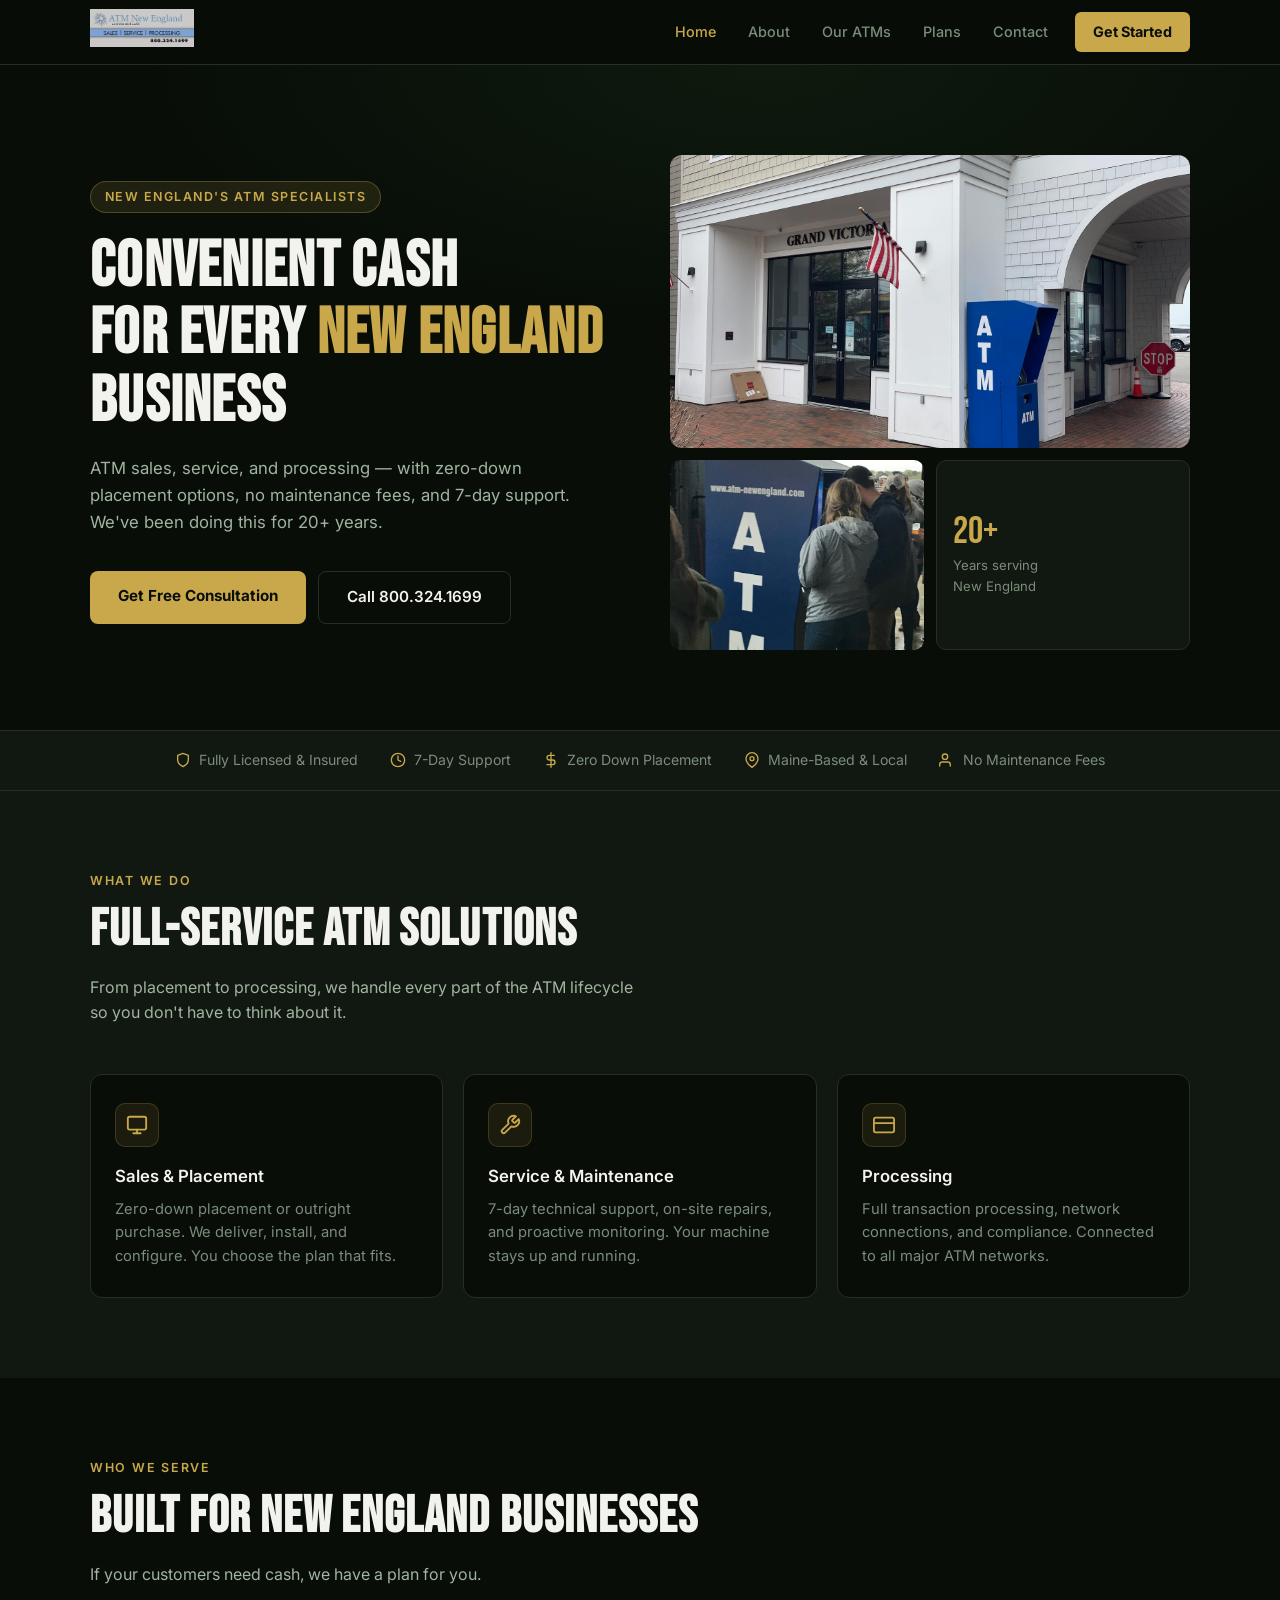
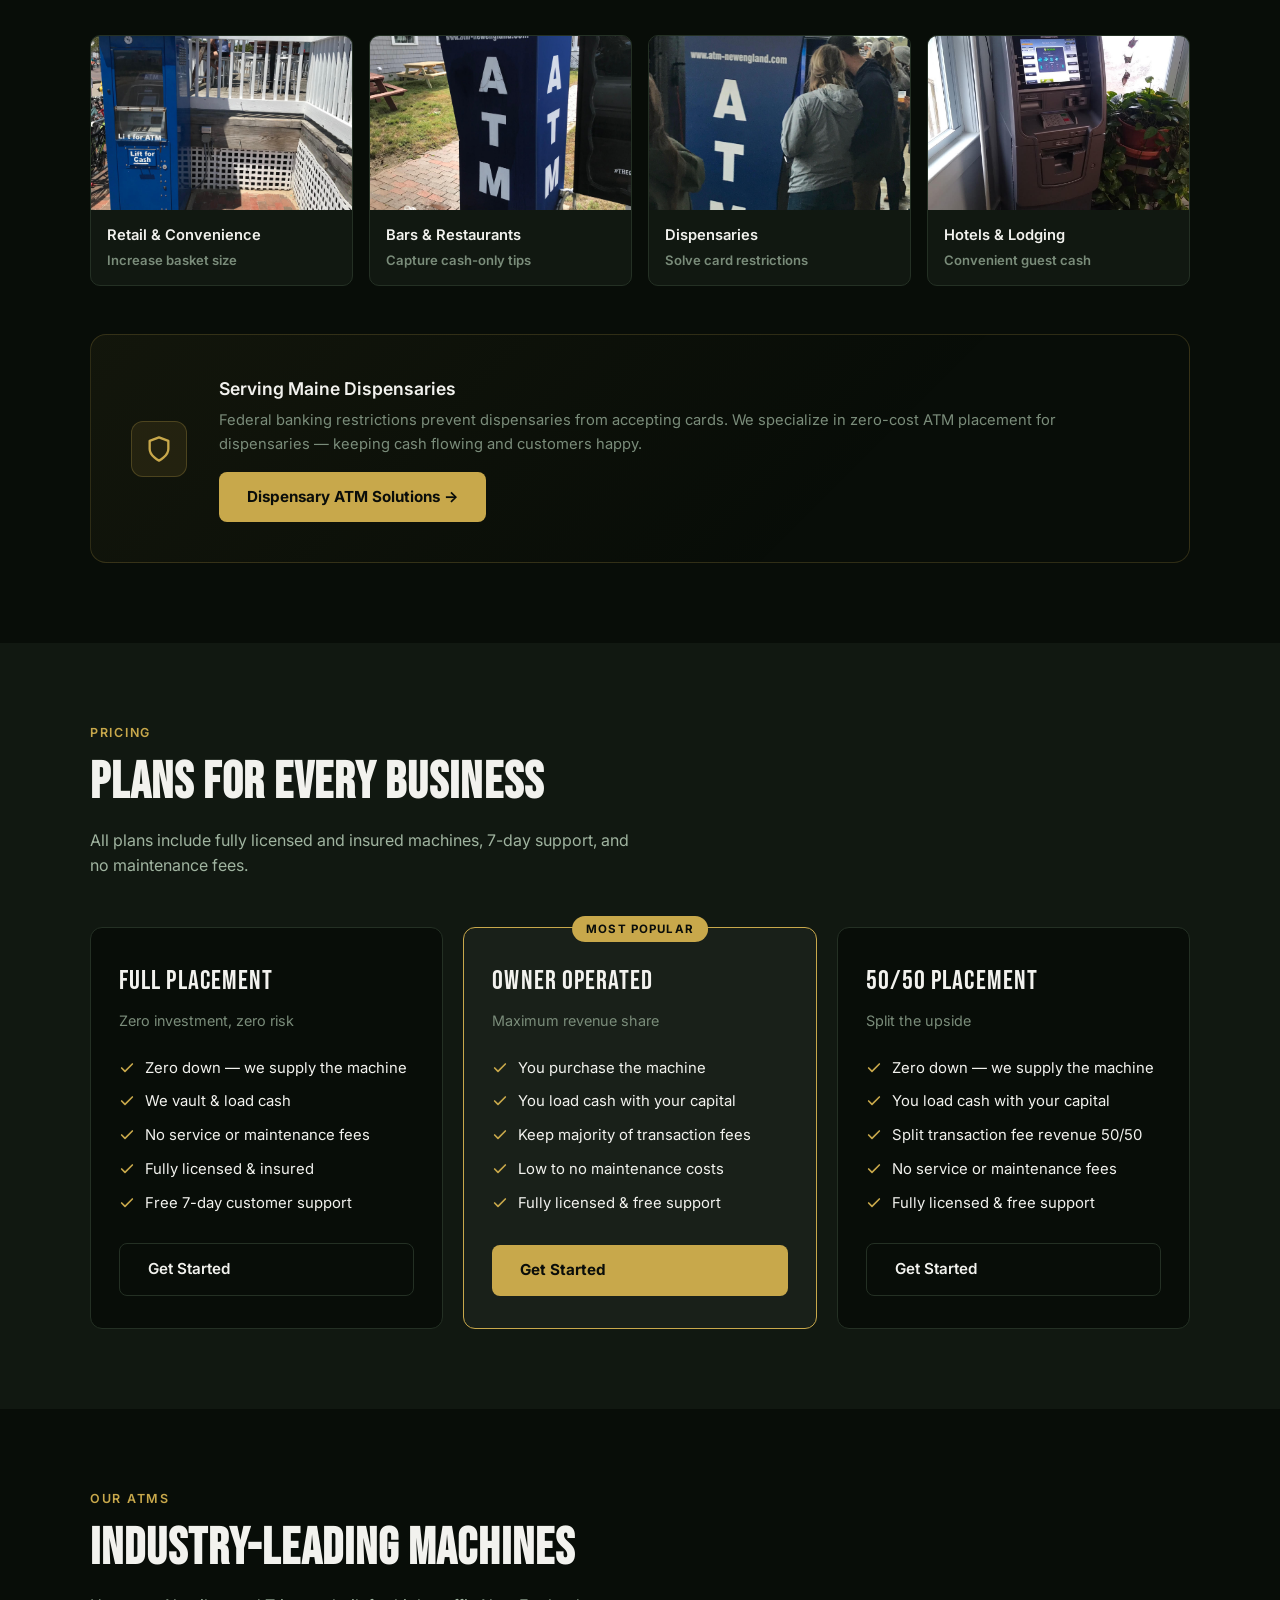
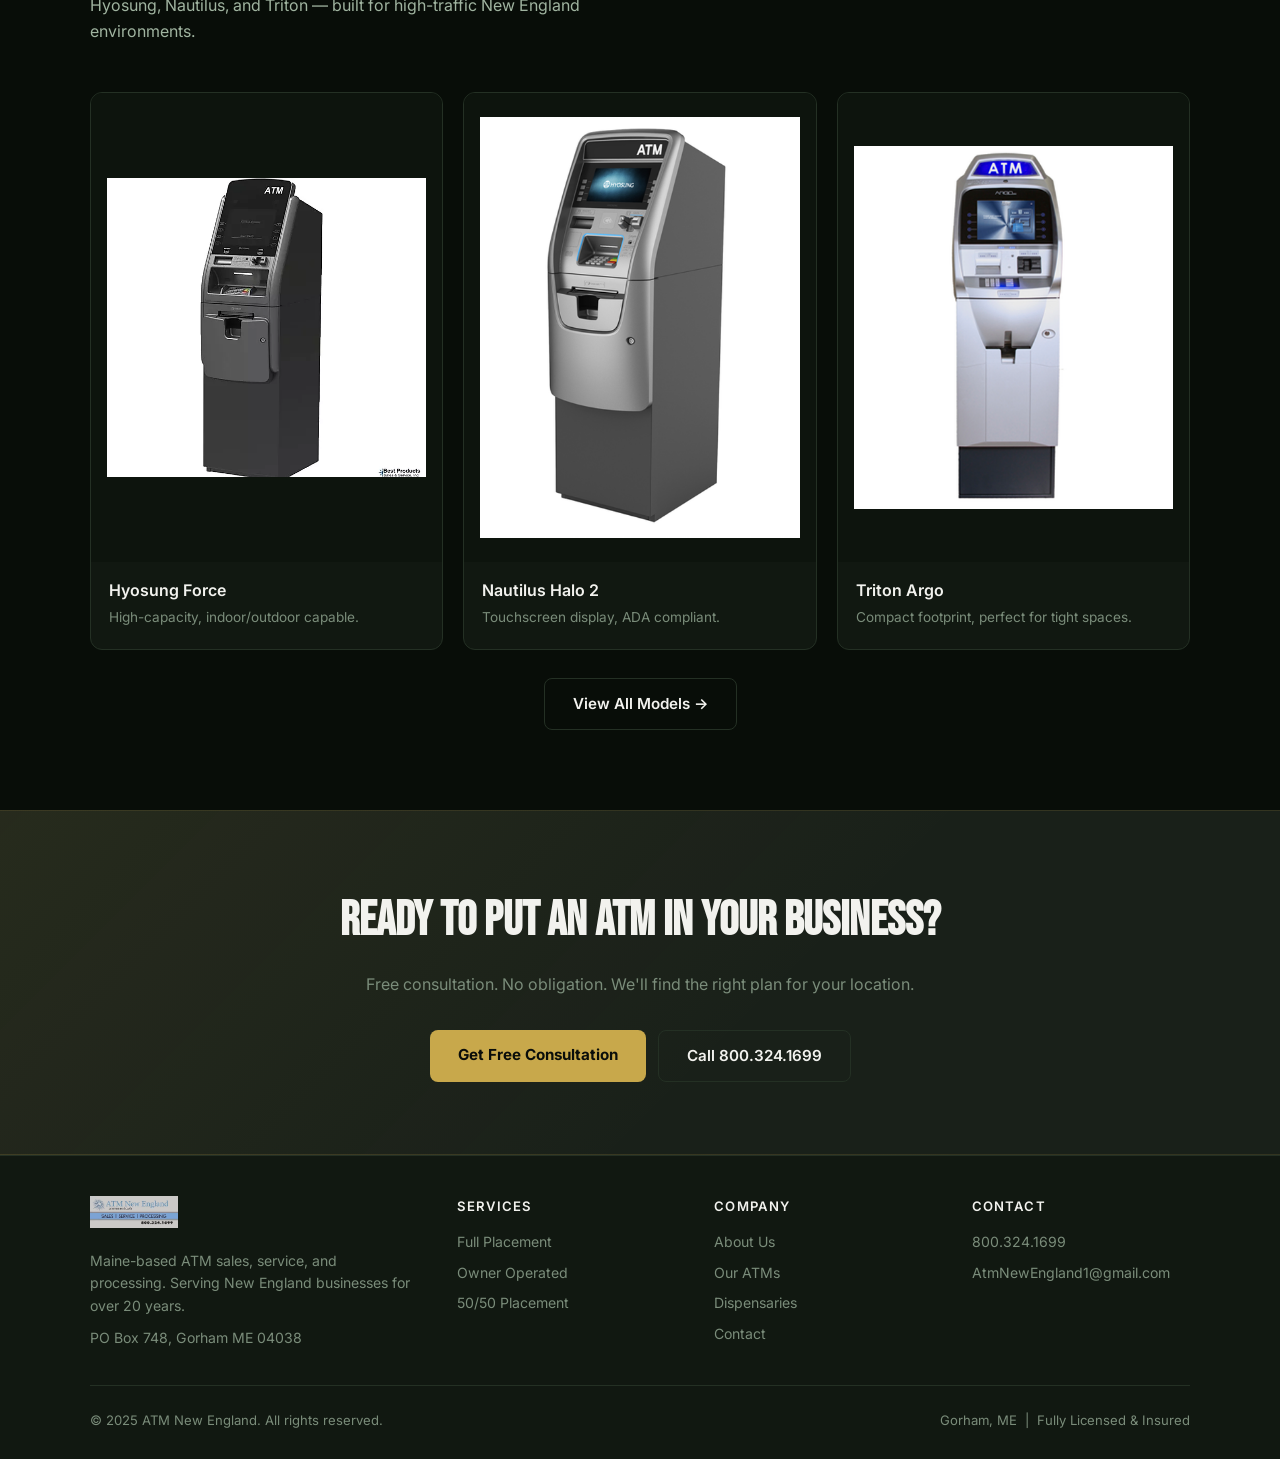
==== commit 0e93abbc: "Replace stock photos with real ATM New England installation photos - grand-victor-atm.jpg: exterior " ====
--- a/index.html
+++ b/index.html
@@ -277,8 +277,8 @@
       </div>
     </div>
     <div class="hero-visual">
-      <div class="hero-img-main"><img src="oobATM.webp" alt="ATM installed at a New England business"></div>
-      <div class="hero-img-sm"><img src="dunkinATM.webp" alt="ATM in retail setting"></div>
+      <div class="hero-img-main"><img src="grand-victor-atm.jpg" alt="ATM installed at a New England business"></div>
+      <div class="hero-img-sm"><img src="event-crowd-atm.jpg" alt="ATM in retail setting"></div>
       <div class="hero-stat"><div class="num">20+</div><div class="label">Years serving<br>New England</div></div>
     </div>
   </div>
@@ -326,19 +326,19 @@
     <p class="section-body">If your customers need cash, we have a plan for you.</p>
     <div class="serve-grid">
       <div class="serve-card">
-        <div class="serve-img"><img src="footTraffic.webp" alt="Retail foot traffic"></div>
+        <div class="serve-img"><img src="oob-booth-atm.jpg" alt="Retail foot traffic"></div>
         <div class="serve-label">Retail &amp; Convenience<div class="serve-sub">Increase basket size</div></div>
       </div>
       <div class="serve-card">
-        <div class="serve-img"><img src="guys.webp" alt="Bar and restaurant"></div>
+        <div class="serve-img"><img src="branded-atm-enclosure.jpg" alt="Bar and restaurant"></div>
         <div class="serve-label">Bars &amp; Restaurants<div class="serve-sub">Capture cash-only tips</div></div>
       </div>
       <div class="serve-card">
-        <div class="serve-img"><img src="girlATM.webp" alt="Dispensary ATM"></div>
+        <div class="serve-img"><img src="event-crowd-atm.jpg" alt="Dispensary ATM"></div>
         <div class="serve-label">Dispensaries<div class="serve-sub">Solve card restrictions</div></div>
       </div>
       <div class="serve-card">
-        <div class="serve-img"><img src="guyATM.webp" alt="Hotel ATM"></div>
+        <div class="serve-img"><img src="atm-inside.jpg" alt="Hotel ATM"></div>
         <div class="serve-label">Hotels &amp; Lodging<div class="serve-sub">Convenient guest cash</div></div>
       </div>
     </div>
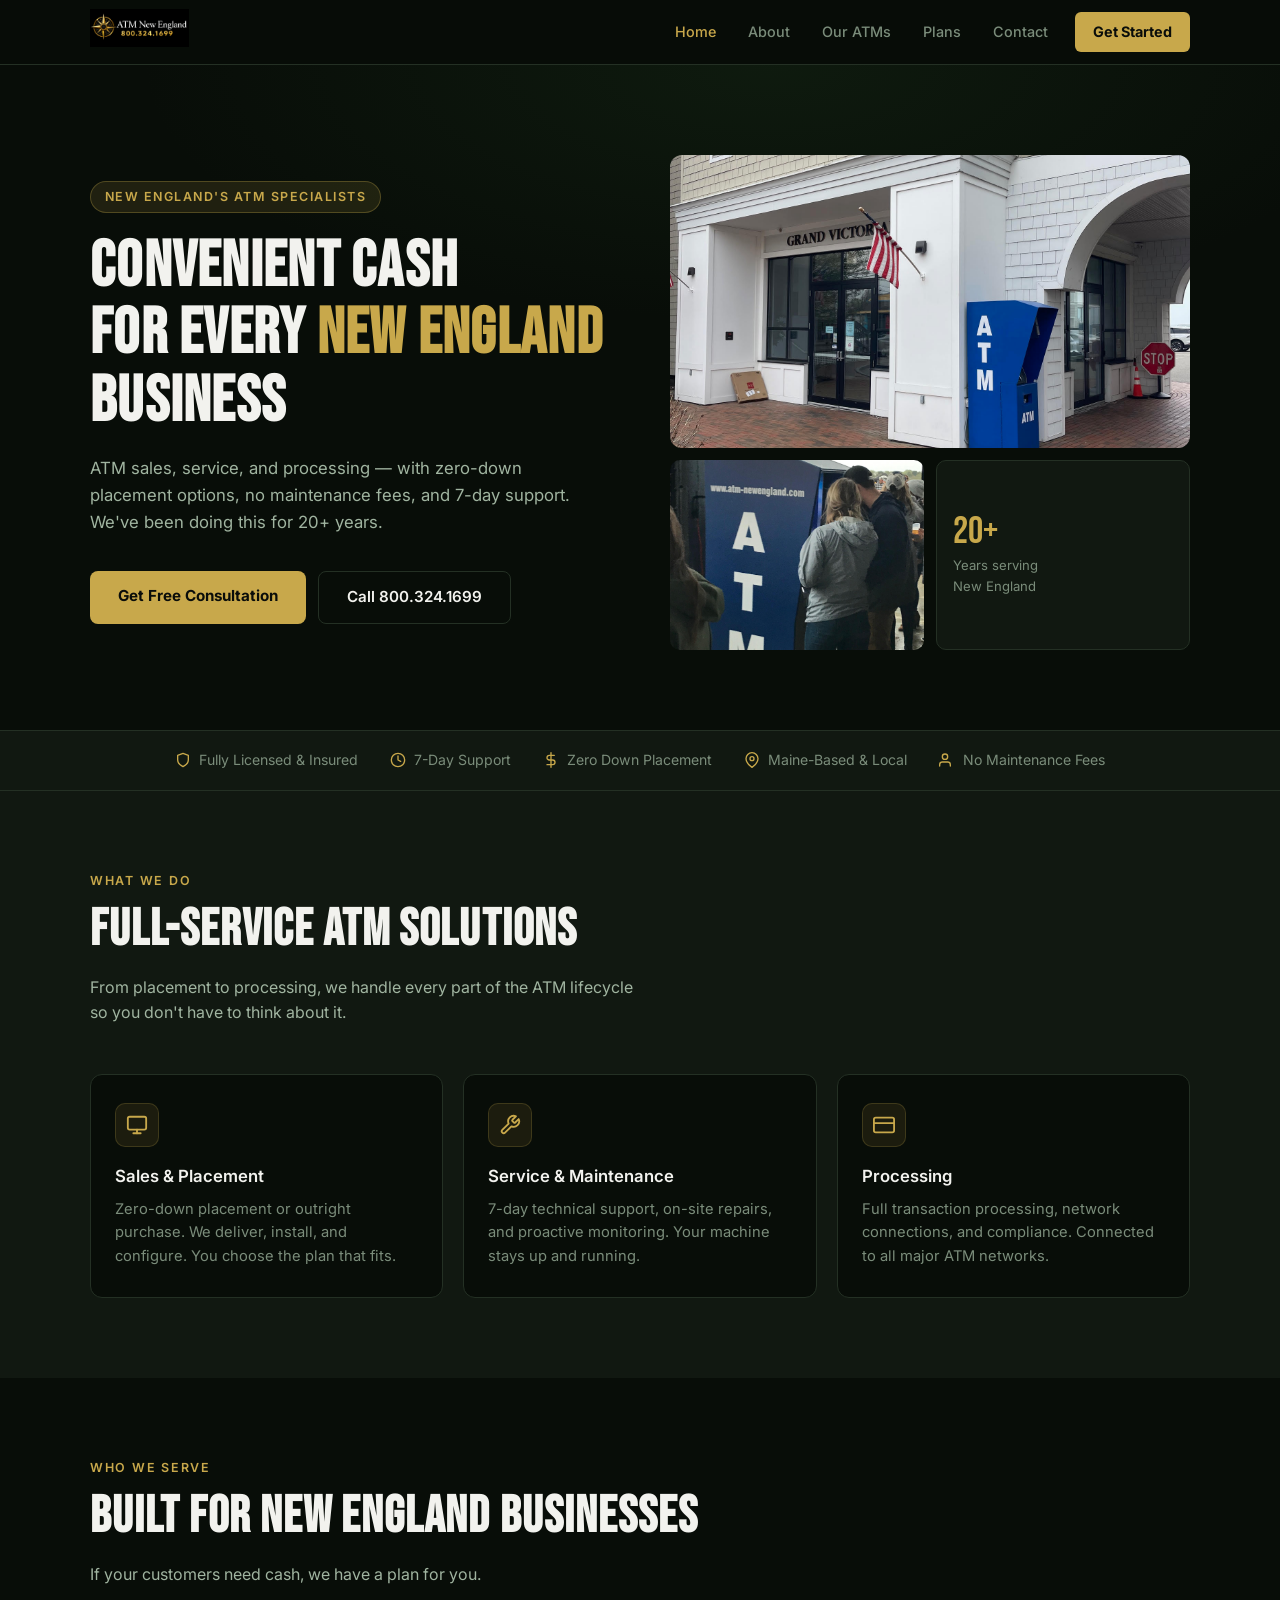
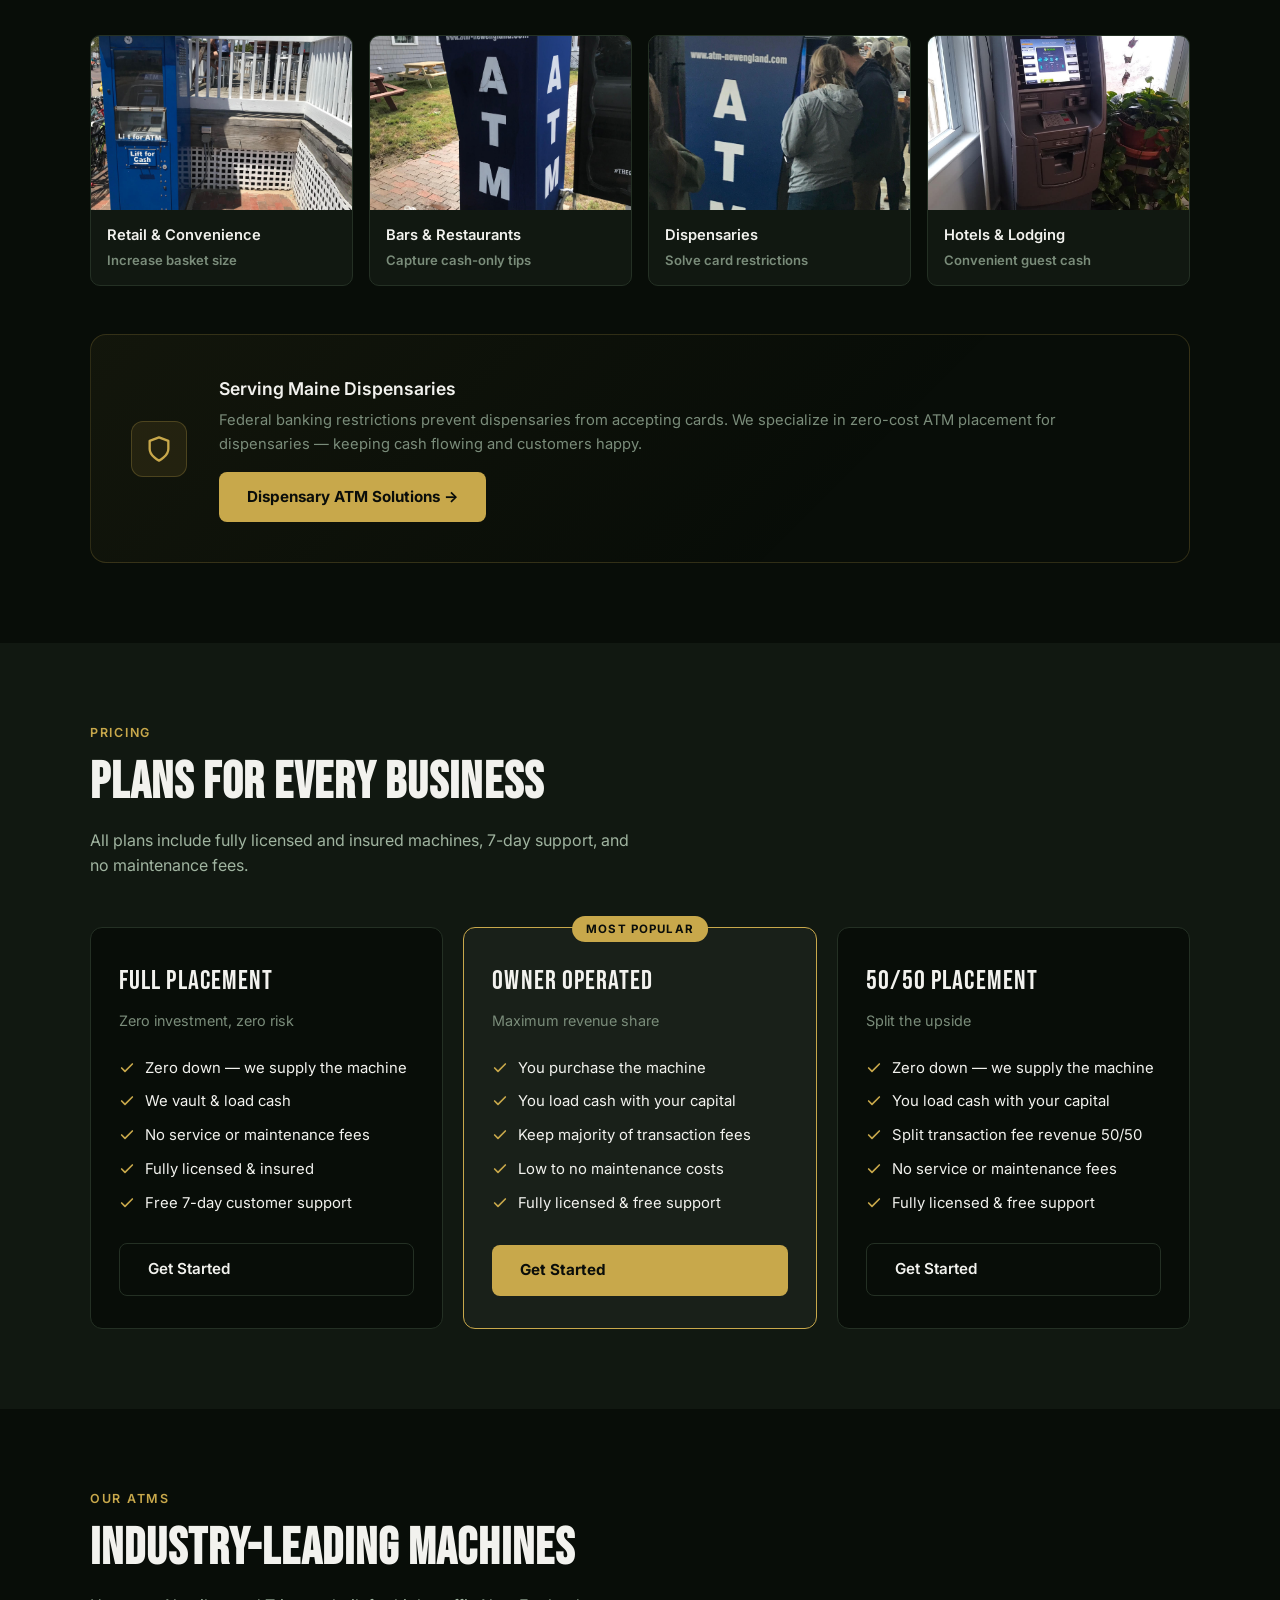
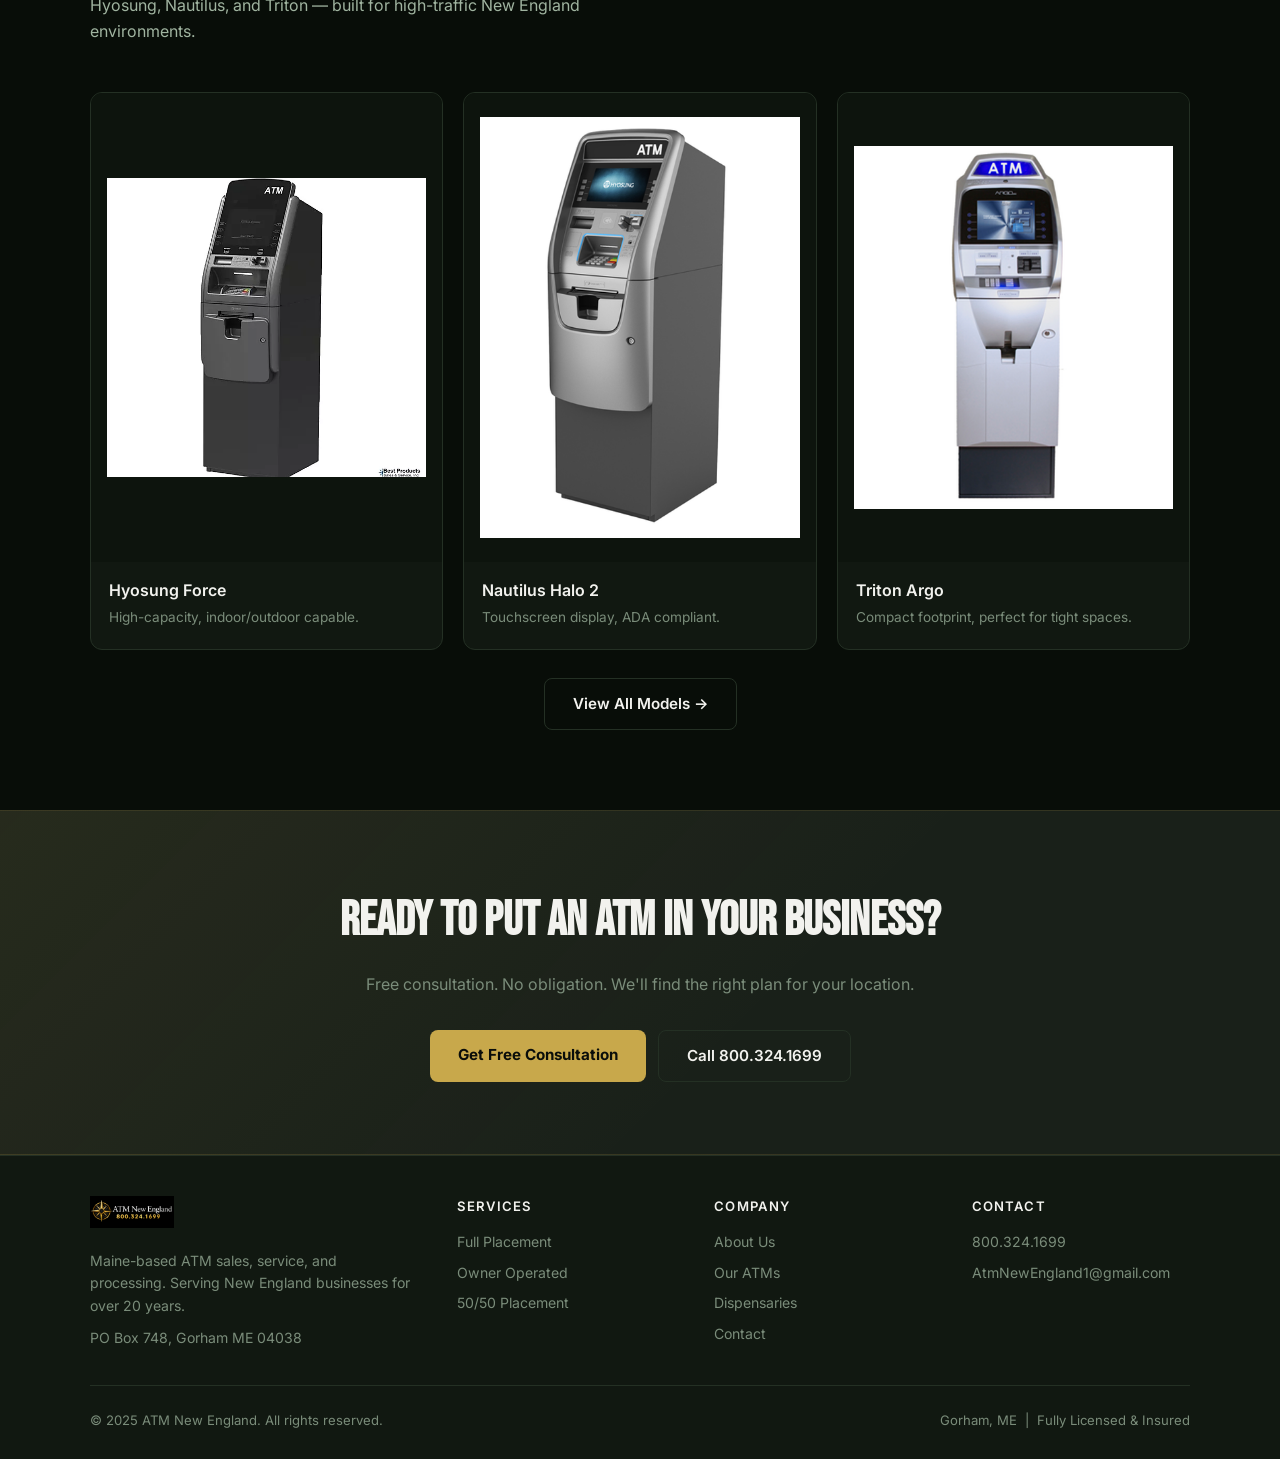
==== commit f2835055: "Add new logo and update all pages - New gold compass rose logo (logo.png, 2029x775) - Updated all 6 " ====
--- a/index.html
+++ b/index.html
@@ -247,7 +247,7 @@
 
 <header>
   <div class="header-inner">
-    <a href="/" class="logo"><img src="logo.webp" alt="ATM New England"></a>
+    <a href="/" class="logo"><img src="logo.png" alt="ATM New England"></a>
     <nav>
       <a href="/" class="active">Home</a>
       <a href="about-us.html">About</a>
@@ -441,7 +441,7 @@
   <div class="footer-inner">
     <div class="footer-top">
       <div class="footer-brand">
-        <img src="logo.webp" alt="ATM New England">
+        <img src="logo.png" alt="ATM New England">
         <p>Maine-based ATM sales, service, and processing. Serving New England businesses for over 20 years.</p>
         <p style="margin-top:10px">PO Box 748, Gorham ME 04038</p>
       </div>
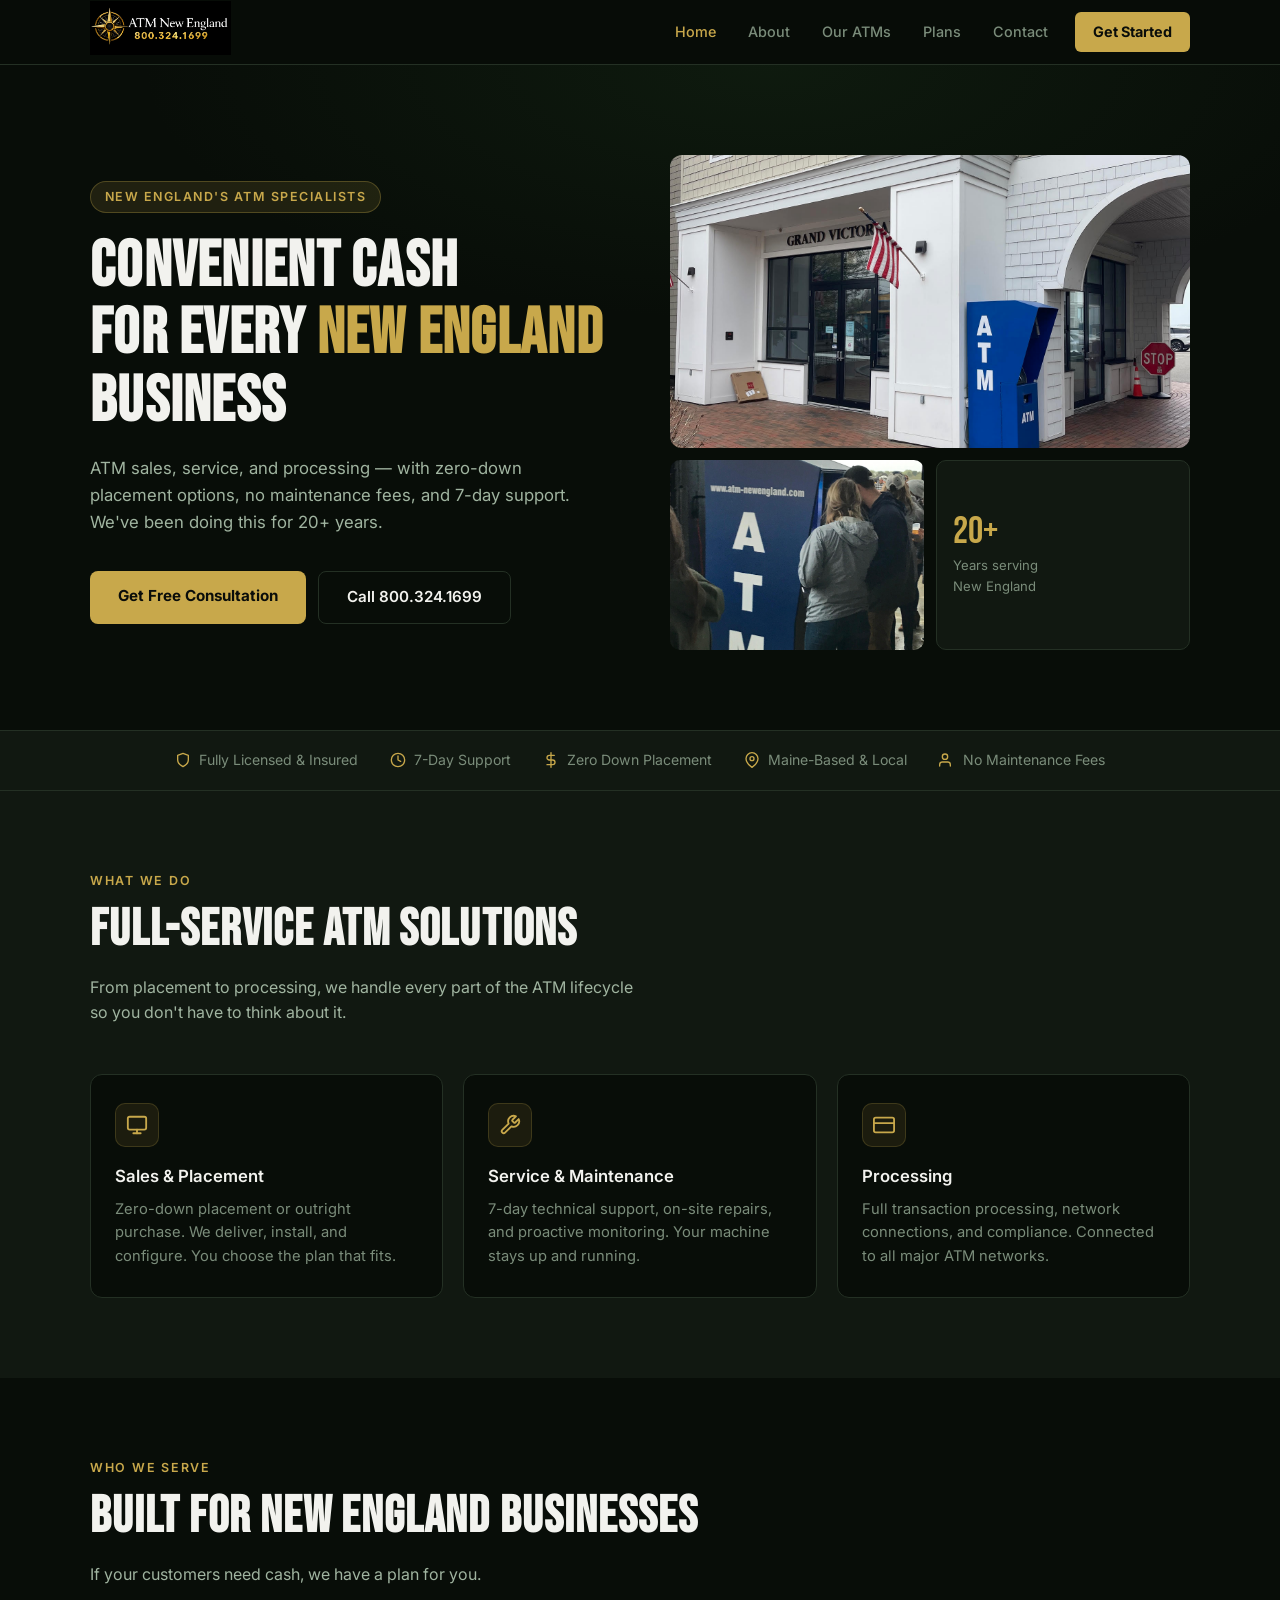
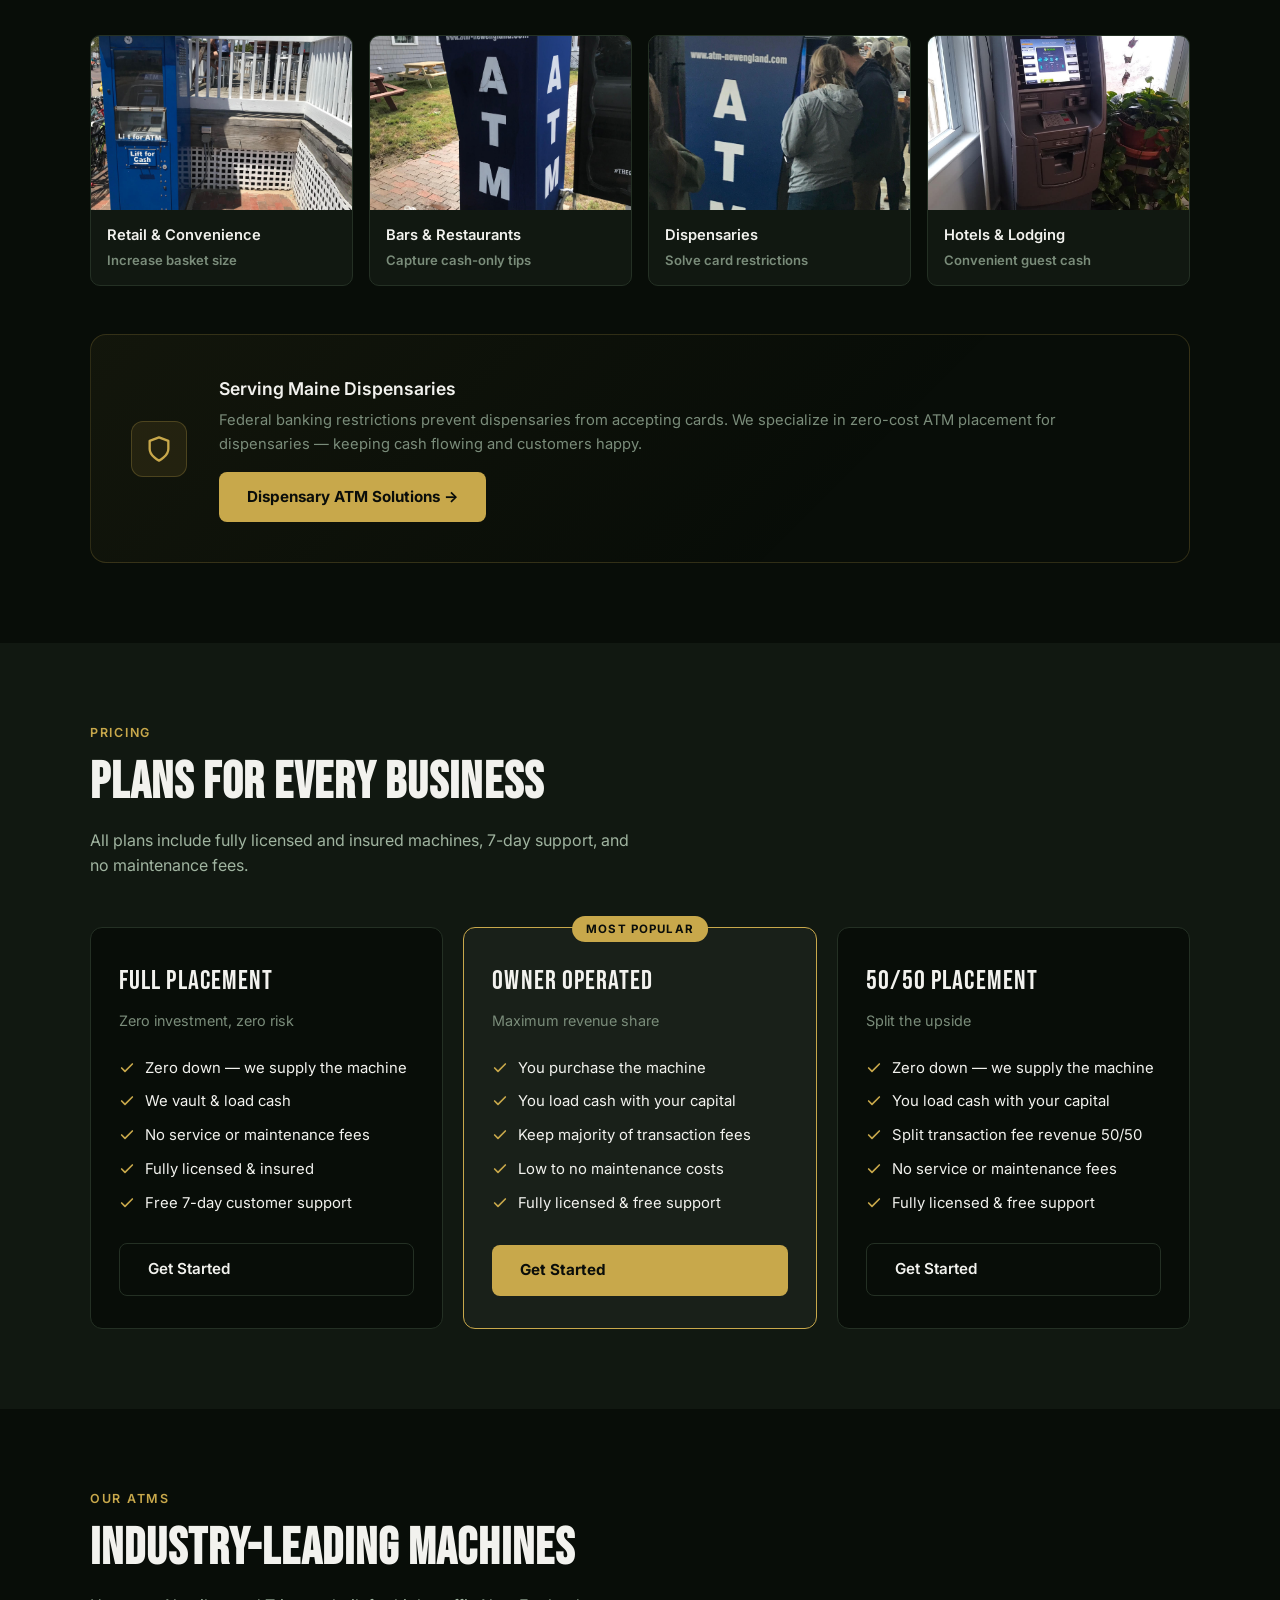
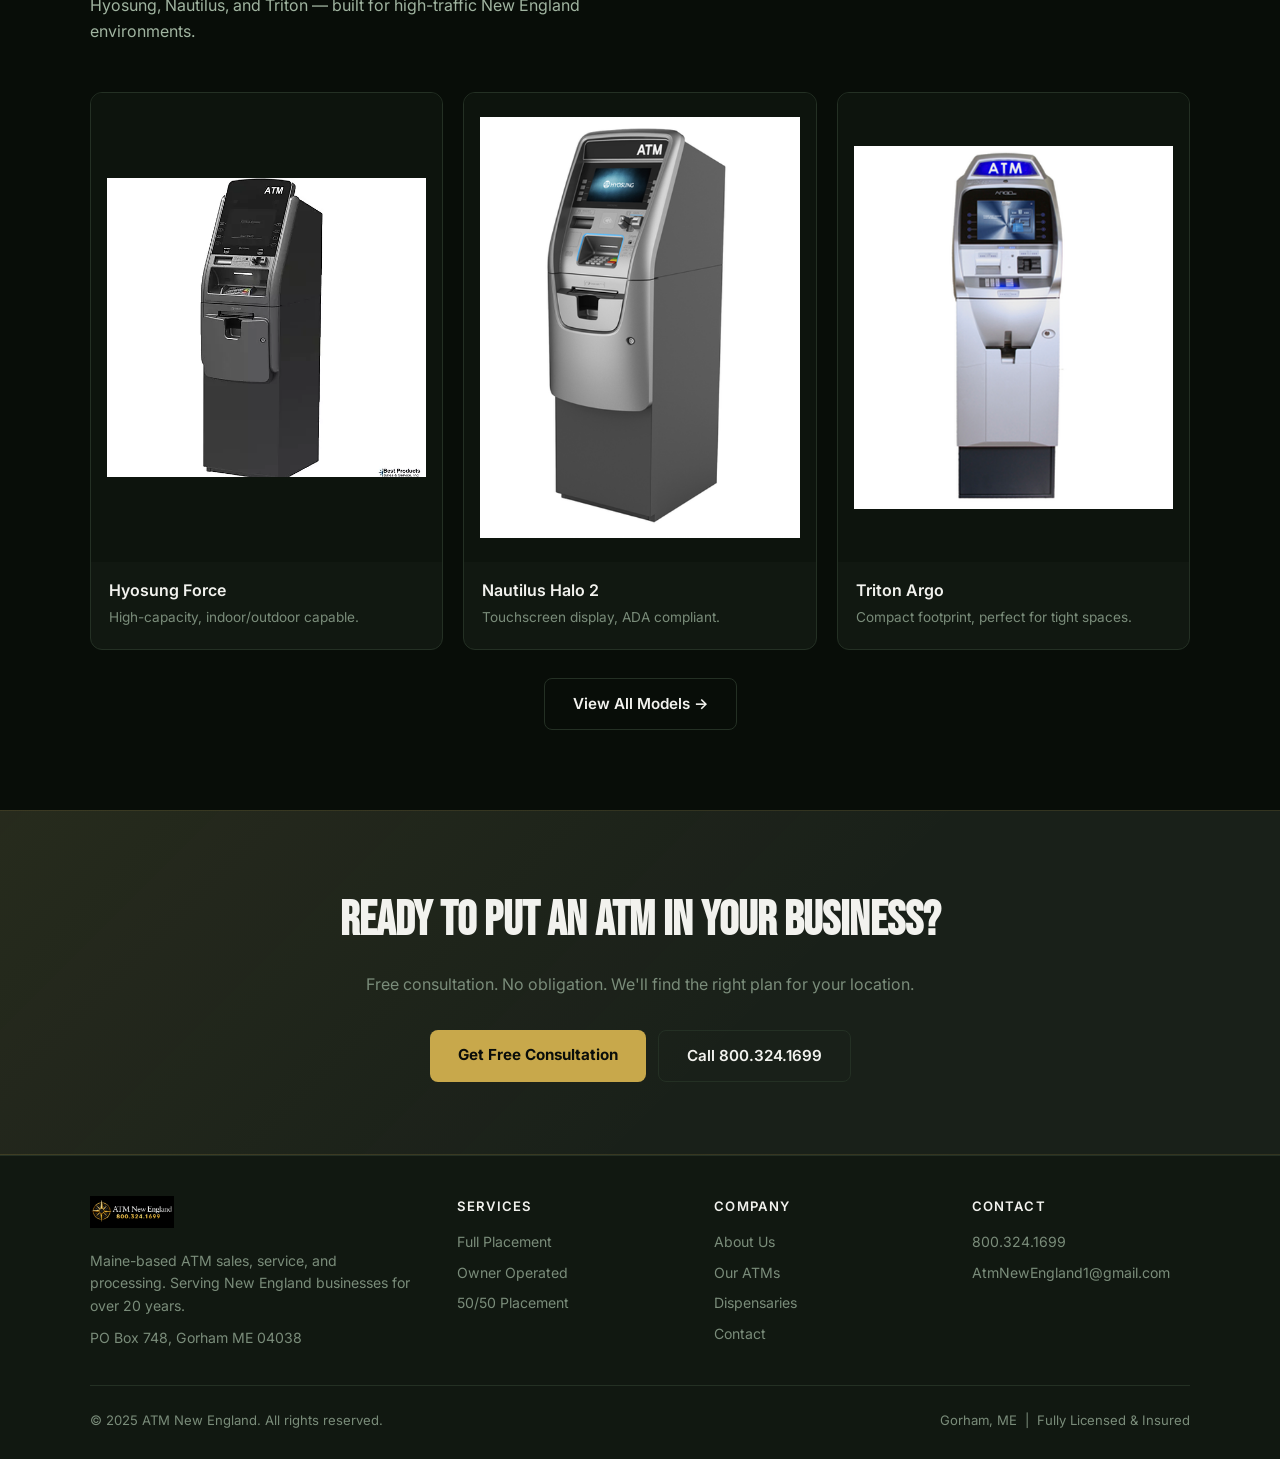
==== commit 4e2ccfb3: "Fix nav: larger desktop logo, working mobile hamburger dropdown - Logo height 38px → 54px on desktop" ====
--- a/index.html
+++ b/index.html
@@ -69,7 +69,7 @@
       display: flex; align-items: center; justify-content: space-between;
       height: 64px;
     }
-    .logo img { height: 38px; }
+    .logo img { height: 54px; }
     nav { display: flex; align-items: center; gap: 6px; }
     nav a {
       color: var(--muted); text-decoration: none;
@@ -241,6 +241,28 @@
       .models-grid { grid-template-columns: 1fr; }
       .footer-top { grid-template-columns: 1fr; gap: 24px; }
     }
+
+    /* MOBILE NAV */
+    .mobile-nav {
+      display: none; position: fixed; top: 64px; left: 0; right: 0;
+      background: rgba(8,13,8,0.98); backdrop-filter: blur(8px);
+      border-bottom: 1px solid var(--border);
+      padding: 12px 24px 24px; z-index: 99;
+      flex-direction: column; gap: 2px;
+    }
+    .mobile-nav.open { display: flex; }
+    .mobile-nav a {
+      color: var(--text); text-decoration: none;
+      font-size: 1rem; font-weight: 500;
+      padding: 13px 4px; border-bottom: 1px solid var(--border);
+      transition: color 0.2s;
+    }
+    .mobile-nav a:last-child { border-bottom: none; }
+    .mobile-nav a:hover, .mobile-nav a.active { color: var(--gold); }
+    .hamburger span { transition: all 0.2s; }
+    .hamburger.open span:nth-child(1) { transform: translateY(7px) rotate(45deg); }
+    .hamburger.open span:nth-child(2) { opacity: 0; transform: scaleX(0); }
+    .hamburger.open span:nth-child(3) { transform: translateY(-7px) rotate(-45deg); }
   </style>
 </head>
 <body>
@@ -262,6 +284,15 @@
     <button class="hamburger" aria-label="Menu"><span></span><span></span><span></span></button>
   </div>
 </header>
+<div class="mobile-nav" id="mobileNav">
+  <a href="index.html" class="active">Home</a>
+  <a href="about-us.html">About</a>
+  <a href="our-atms.html">Our ATMs</a>
+  <a href="plans.html">Plans</a>
+  <a href="dispensary.html">Dispensaries</a>
+  <a href="contact.html">Contact</a>
+  <a href="tel:+18003241699" style="color:var(--gold);font-weight:600" onclick="gtag('event','phone_click',{location:'mobile_nav'})">&#128222; 800.324.1699</a>
+</div>
 
 <section class="hero">
   <div class="hero-inner">
@@ -471,5 +502,18 @@
   </div>
 </footer>
 
+
+<script>
+  (function(){
+    var btn = document.querySelector('.hamburger');
+    var nav = document.getElementById('mobileNav');
+    if(btn && nav){
+      btn.addEventListener('click', function(){
+        btn.classList.toggle('open');
+        nav.classList.toggle('open');
+      });
+    }
+  })();
+</script>
 </body>
 </html>
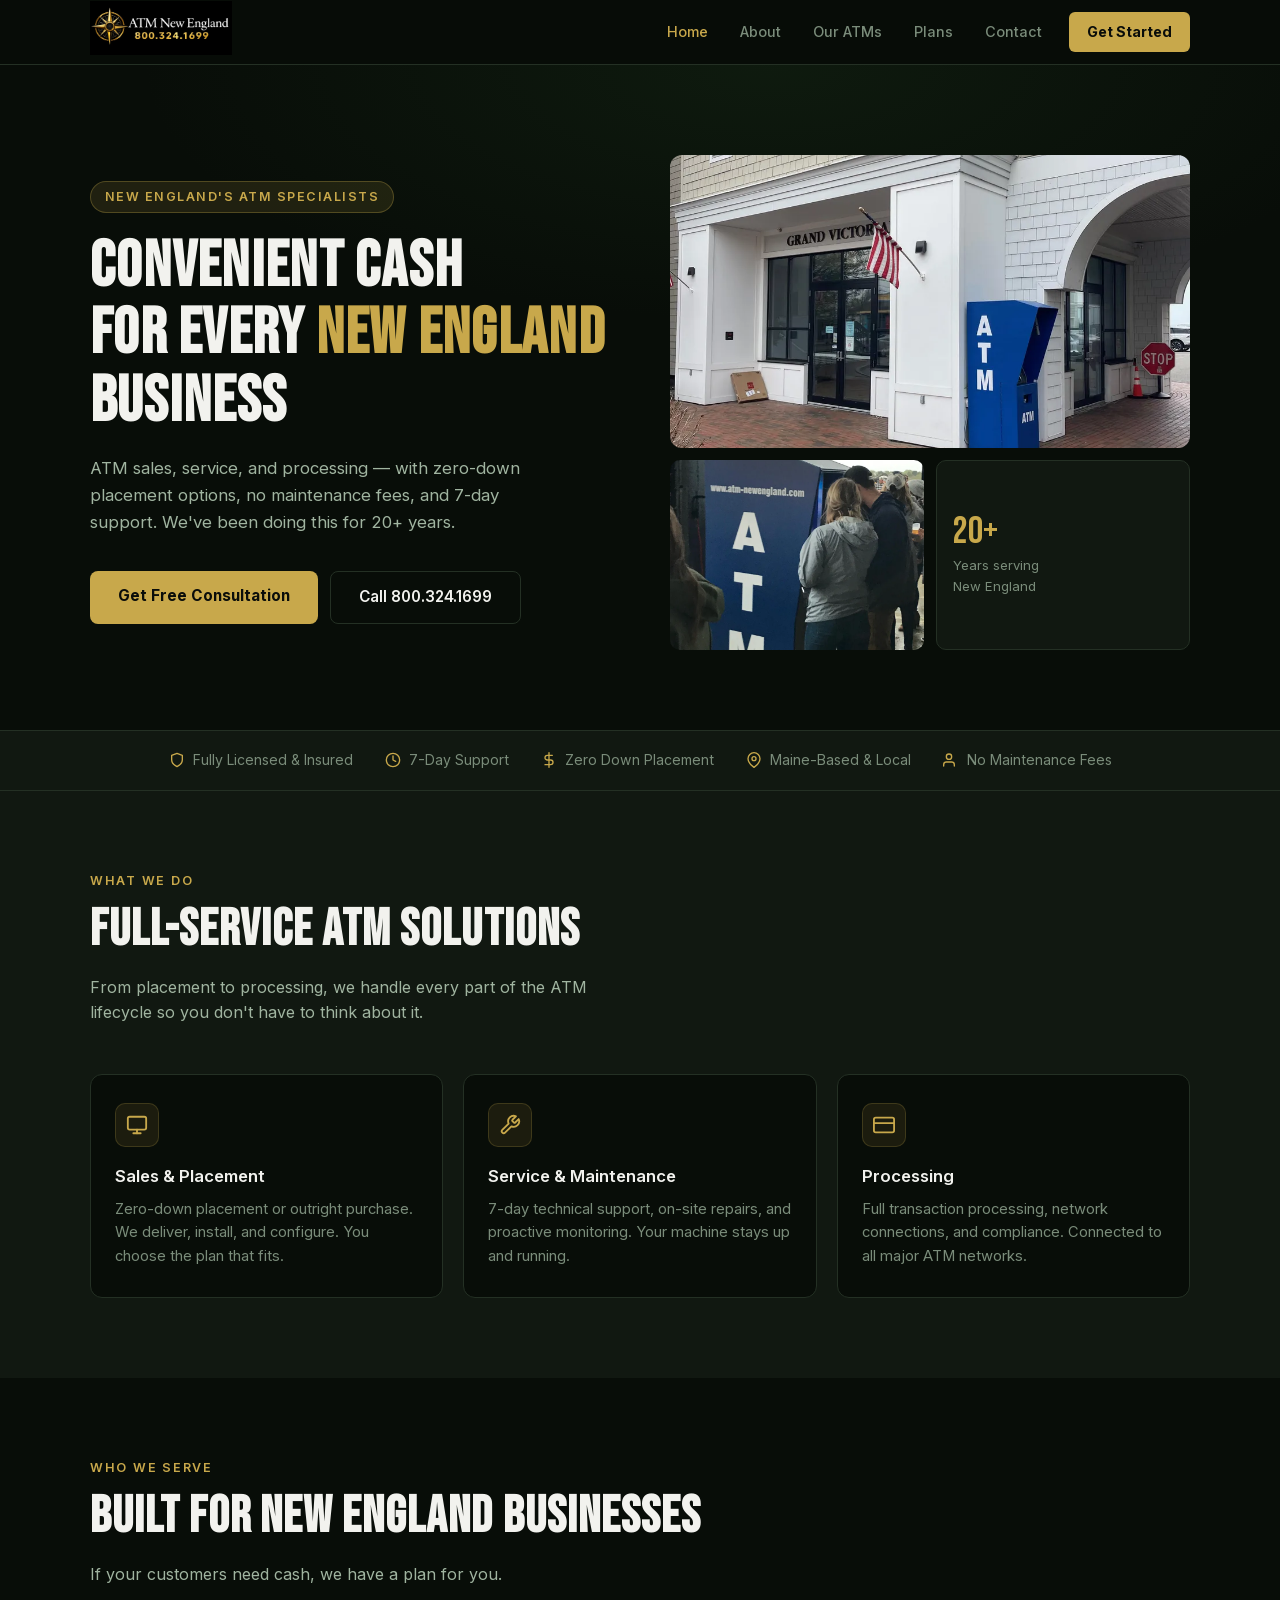
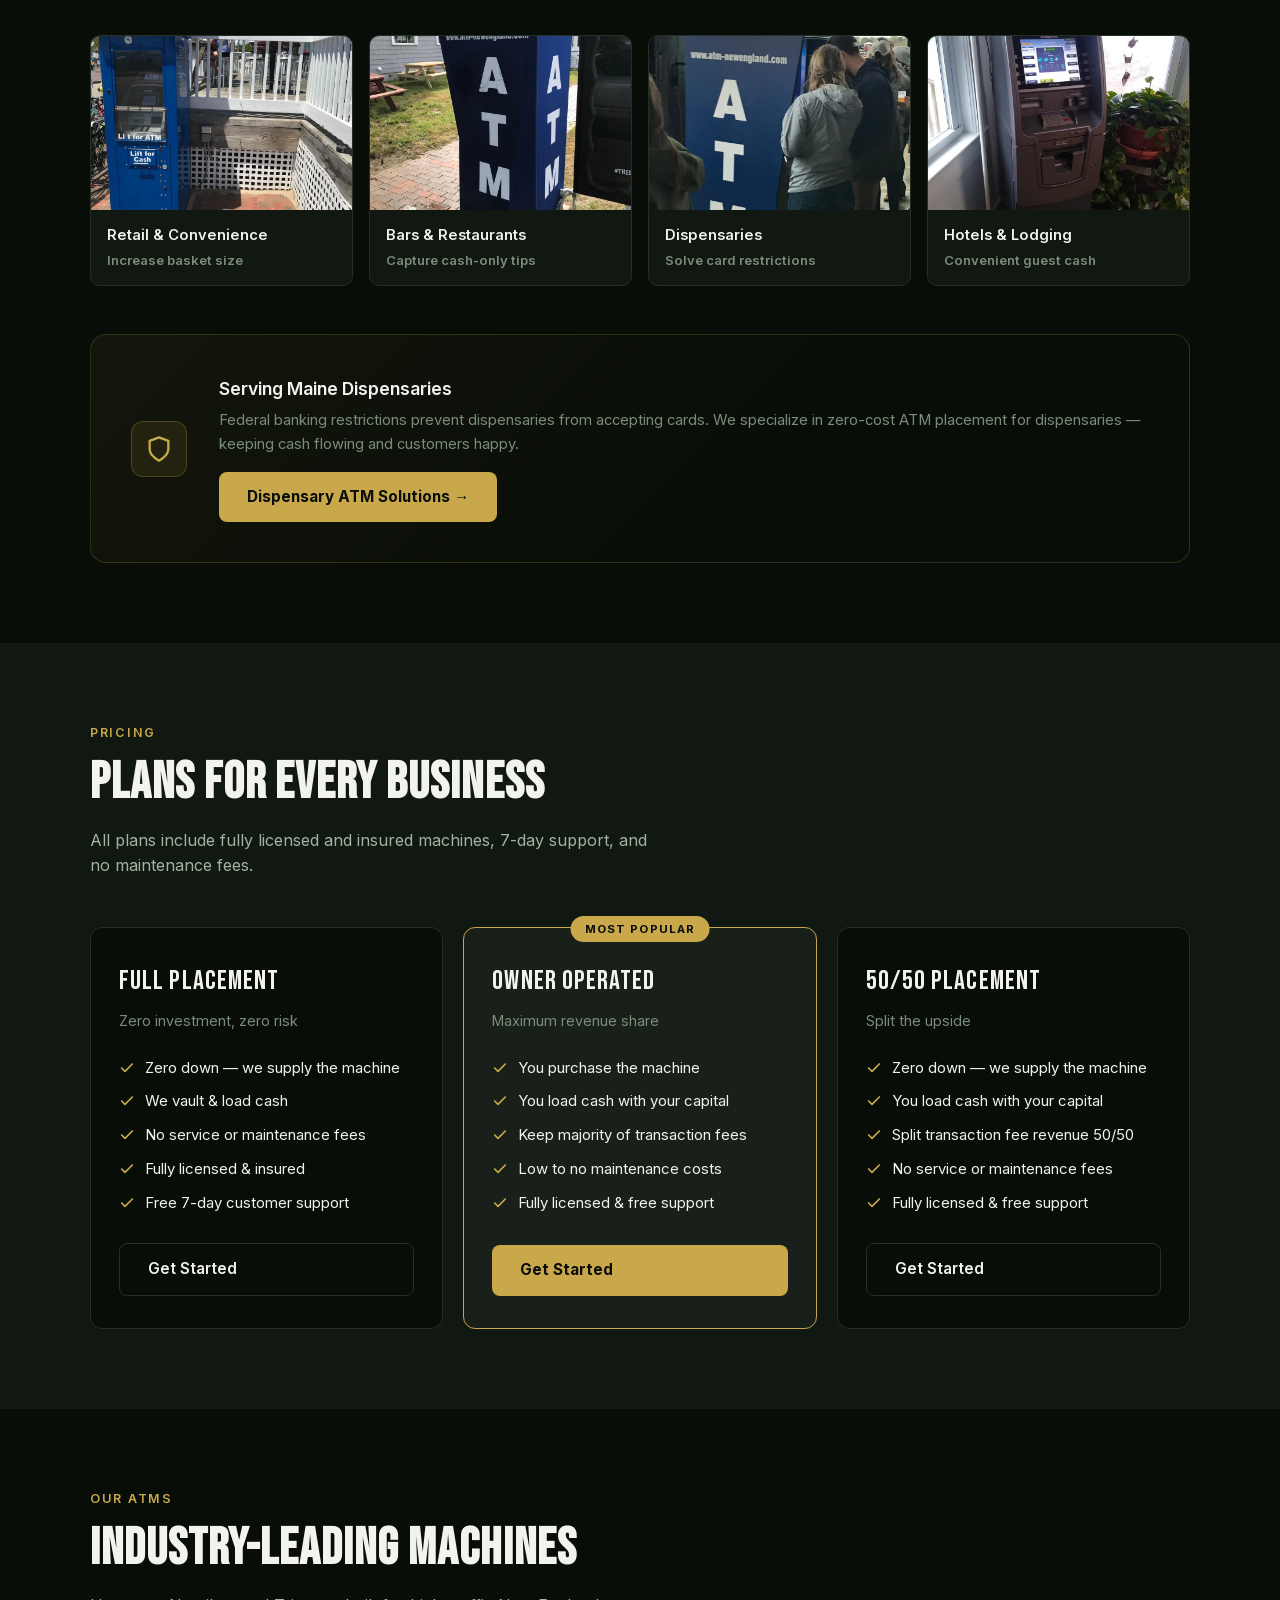
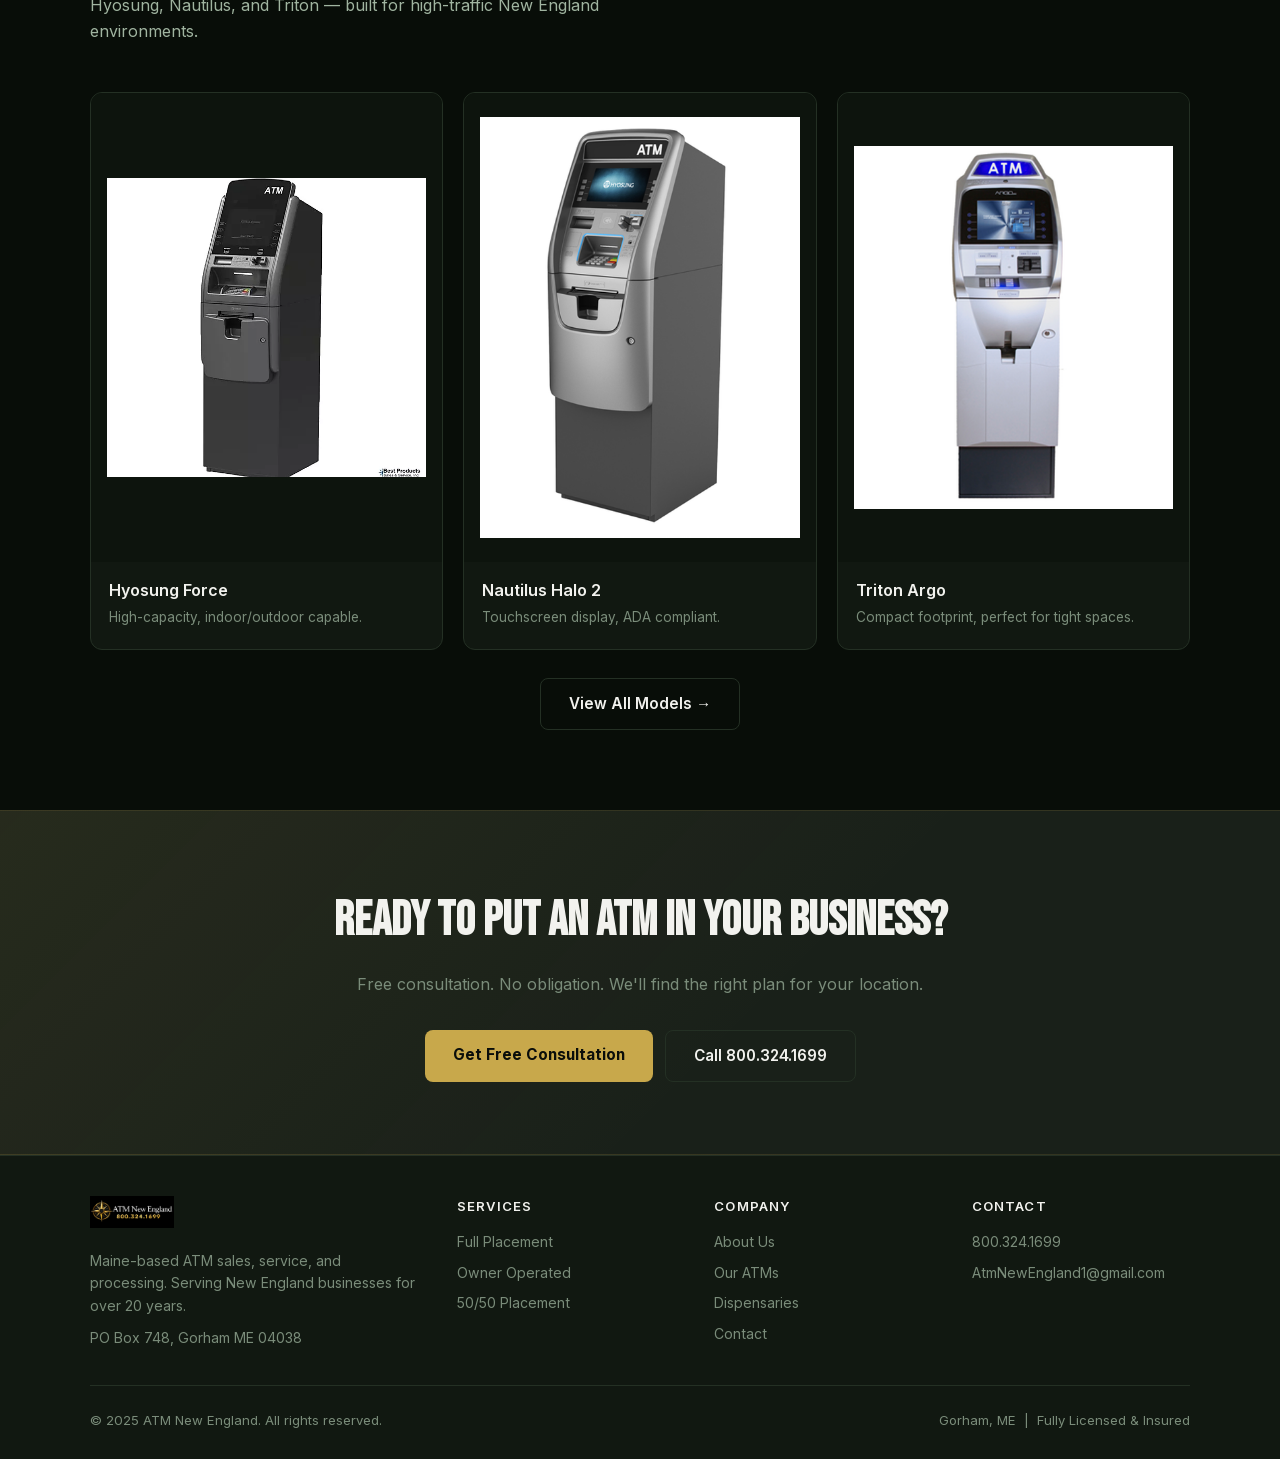
==== commit 74f9928c: "Optimize performance: WebP images + self-hosted fonts - Convert logo.png (710K) → logo.webp (19K), 9" ====
--- a/index.html
+++ b/index.html
@@ -6,6 +6,10 @@
   <title>ATM New England | Sales, Service &amp; Processing</title>
   <meta name="description" content="ATM New England provides nationwide ATM sales, service, and processing. Zero-down placement, fully licensed, 7-day support. Serving New England businesses for 20+ years.">
   <meta name="robots" content="index, follow">
+
+  <link rel="preload" href="fonts/bebas-neue.woff2" as="font" type="font/woff2" crossorigin>
+  <link rel="preload" href="fonts/inter-latin.woff2" as="font" type="font/woff2" crossorigin>
+  <link rel="stylesheet" href="fonts/fonts.css">
 
   <!-- GA4 — replace G-XXXXXXXXXX with your Measurement ID after setup -->
   <script async src="https://www.googletagmanager.com/gtag/js?id=G-XXXXXXXXXX"></script>
@@ -27,12 +31,7 @@
       }
     })();
   </script>
-
-  <link rel="preconnect" href="https://fonts.googleapis.com">
-  <link rel="preconnect" href="https://fonts.gstatic.com" crossorigin>
-  <link href="https://fonts.googleapis.com/css2?family=Bebas+Neue&family=Inter:wght@400;500;600&display=swap" rel="stylesheet">
-
-  <style>
+<style>
     *, *::before, *::after { box-sizing: border-box; margin: 0; padding: 0; }
 
     :root {
@@ -269,7 +268,7 @@
 
 <header>
   <div class="header-inner">
-    <a href="/" class="logo"><img src="logo.png" alt="ATM New England"></a>
+    <a href="/" class="logo"><img loading="lazy" src="logo.webp" alt="ATM New England"></a>
     <nav>
       <a href="/" class="active">Home</a>
       <a href="about-us.html">About</a>
@@ -308,8 +307,8 @@
       </div>
     </div>
     <div class="hero-visual">
-      <div class="hero-img-main"><img src="grand-victor-atm.jpg" alt="ATM installed at a New England business"></div>
-      <div class="hero-img-sm"><img src="event-crowd-atm.jpg" alt="ATM in retail setting"></div>
+      <div class="hero-img-main"><img loading="eager" src="grand-victor-atm.webp" alt="ATM installed at a New England business"></div>
+      <div class="hero-img-sm"><img loading="lazy" src="event-crowd-atm.webp" alt="ATM in retail setting"></div>
       <div class="hero-stat"><div class="num">20+</div><div class="label">Years serving<br>New England</div></div>
     </div>
   </div>
@@ -357,19 +356,19 @@
     <p class="section-body">If your customers need cash, we have a plan for you.</p>
     <div class="serve-grid">
       <div class="serve-card">
-        <div class="serve-img"><img src="oob-booth-atm.jpg" alt="Retail foot traffic"></div>
+        <div class="serve-img"><img loading="lazy" src="oob-booth-atm.webp" alt="Retail foot traffic"></div>
         <div class="serve-label">Retail &amp; Convenience<div class="serve-sub">Increase basket size</div></div>
       </div>
       <div class="serve-card">
-        <div class="serve-img"><img src="branded-atm-enclosure.jpg" alt="Bar and restaurant"></div>
+        <div class="serve-img"><img loading="lazy" src="branded-atm-enclosure.webp" alt="Bar and restaurant"></div>
         <div class="serve-label">Bars &amp; Restaurants<div class="serve-sub">Capture cash-only tips</div></div>
       </div>
       <div class="serve-card">
-        <div class="serve-img"><img src="event-crowd-atm.jpg" alt="Dispensary ATM"></div>
+        <div class="serve-img"><img loading="lazy" src="event-crowd-atm.webp" alt="Dispensary ATM"></div>
         <div class="serve-label">Dispensaries<div class="serve-sub">Solve card restrictions</div></div>
       </div>
       <div class="serve-card">
-        <div class="serve-img"><img src="atm-inside.jpg" alt="Hotel ATM"></div>
+        <div class="serve-img"><img loading="lazy" src="atm-inside.webp" alt="Hotel ATM"></div>
         <div class="serve-label">Hotels &amp; Lodging<div class="serve-sub">Convenient guest cash</div></div>
       </div>
     </div>
@@ -439,15 +438,15 @@
     <p class="section-body">Hyosung, Nautilus, and Triton — built for high-traffic New England environments.</p>
     <div class="models-grid">
       <div class="model-card">
-        <div class="model-img"><img src="hyosungForce.webp" alt="Hyosung Force ATM"></div>
+        <div class="model-img"><img loading="lazy" src="hyosungForce.webp" alt="Hyosung Force ATM"></div>
         <div class="model-info"><h3>Hyosung Force</h3><p>High-capacity, indoor/outdoor capable.</p></div>
       </div>
       <div class="model-card">
-        <div class="model-img"><img src="nautilusHalo2.webp" alt="Nautilus Halo 2 ATM"></div>
+        <div class="model-img"><img loading="lazy" src="nautilusHalo2.webp" alt="Nautilus Halo 2 ATM"></div>
         <div class="model-info"><h3>Nautilus Halo 2</h3><p>Touchscreen display, ADA compliant.</p></div>
       </div>
       <div class="model-card">
-        <div class="model-img"><img src="tritonArgo12.webp" alt="Triton Argo ATM"></div>
+        <div class="model-img"><img loading="lazy" src="tritonArgo12.webp" alt="Triton Argo ATM"></div>
         <div class="model-info"><h3>Triton Argo</h3><p>Compact footprint, perfect for tight spaces.</p></div>
       </div>
     </div>
@@ -472,7 +471,7 @@
   <div class="footer-inner">
     <div class="footer-top">
       <div class="footer-brand">
-        <img src="logo.png" alt="ATM New England">
+        <img loading="lazy" src="logo.webp" alt="ATM New England">
         <p>Maine-based ATM sales, service, and processing. Serving New England businesses for over 20 years.</p>
         <p style="margin-top:10px">PO Box 748, Gorham ME 04038</p>
       </div>
--- a/fonts/fonts.css
+++ b/fonts/fonts.css
@@ -0,0 +1,17 @@
+@font-face {
+  font-family: 'Bebas Neue';
+  font-style: normal;
+  font-weight: 400;
+  font-display: swap;
+  src: url('bebas-neue.woff2') format('woff2');
+  unicode-range: U+0000-00FF, U+0131, U+0152-0153, U+02BB-02BC, U+02C6, U+02DA, U+02DC, U+0304, U+0308, U+0329, U+2000-206F, U+20AC, U+2122, U+2191, U+2193, U+2212, U+2215, U+FEFF, U+FFFD;
+}
+
+@font-face {
+  font-family: 'Inter';
+  font-style: normal;
+  font-weight: 100 900;
+  font-display: swap;
+  src: url('inter-latin.woff2') format('woff2');
+  unicode-range: U+0000-00FF, U+0131, U+0152-0153, U+02BB-02BC, U+02C6, U+02DA, U+02DC, U+0304, U+0308, U+0329, U+2000-206F, U+20AC, U+2122, U+2191, U+2193, U+2212, U+2215, U+FEFF, U+FFFD;
+}
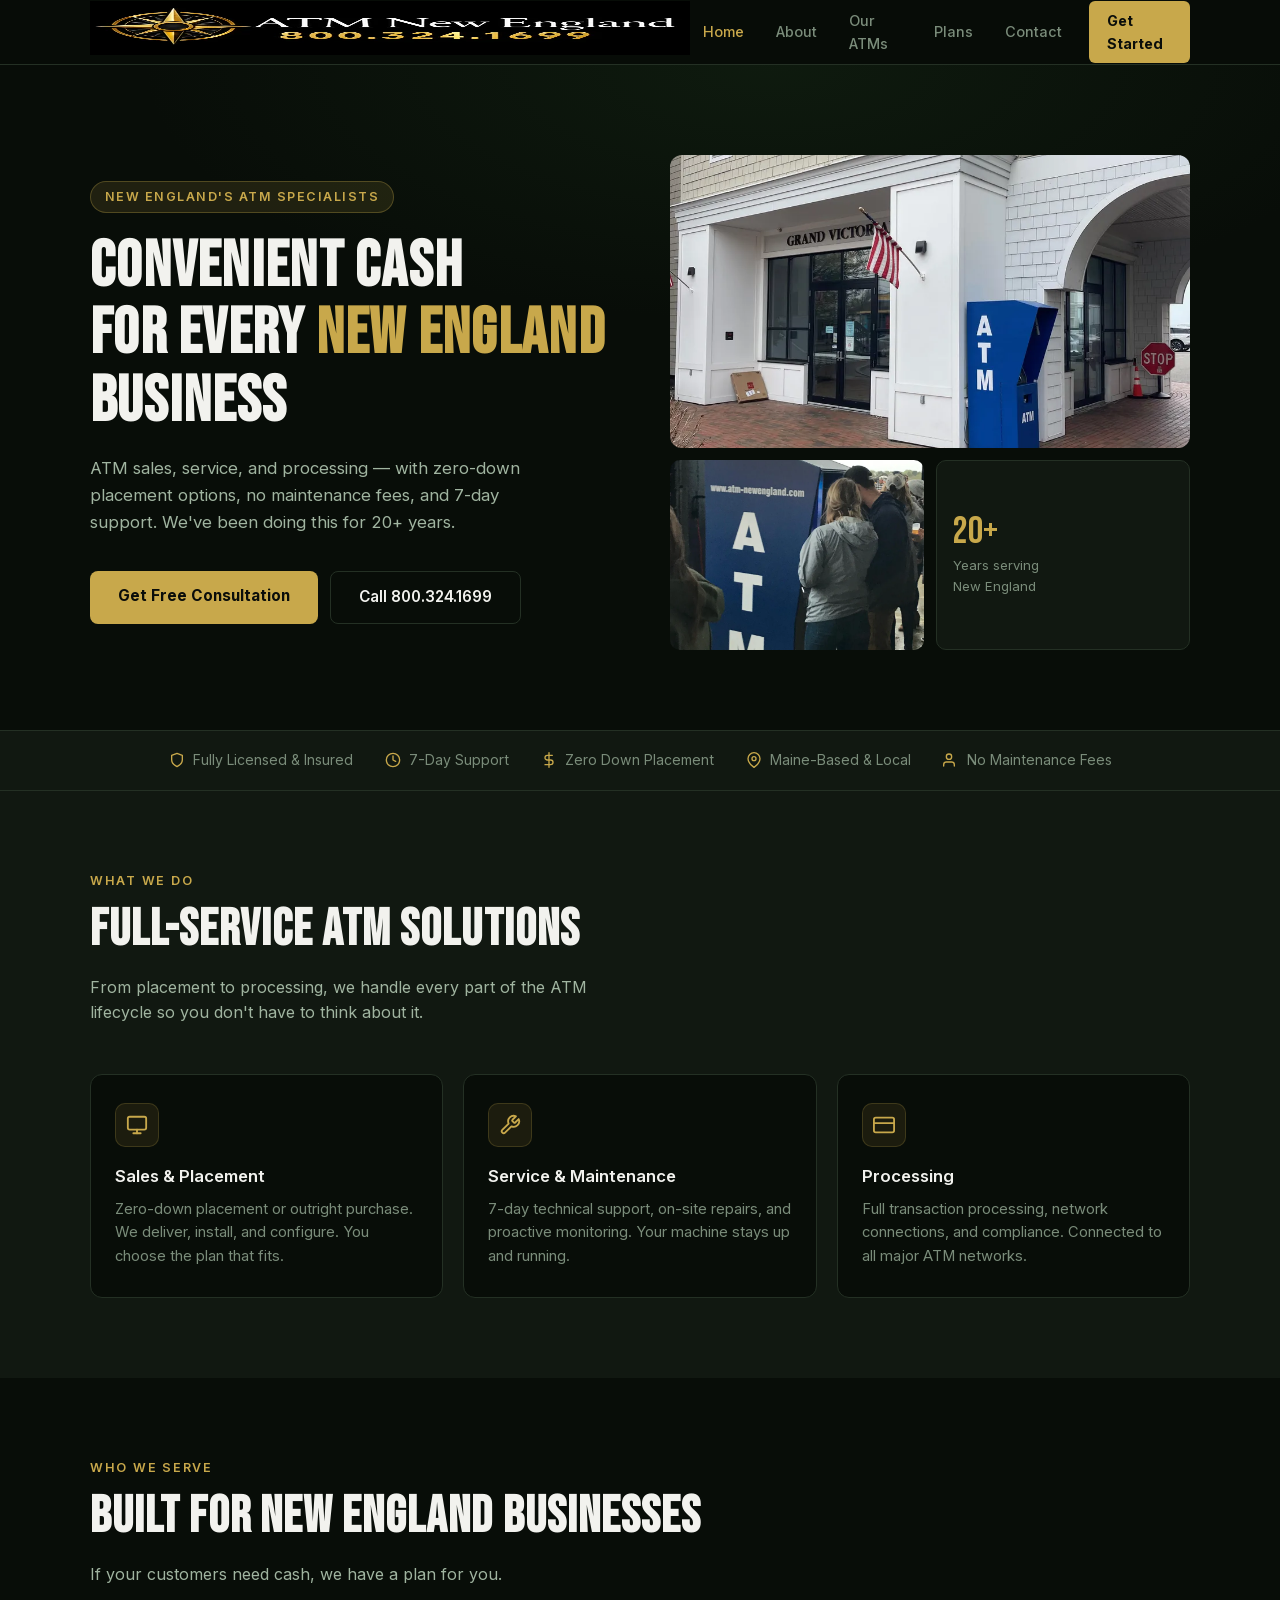
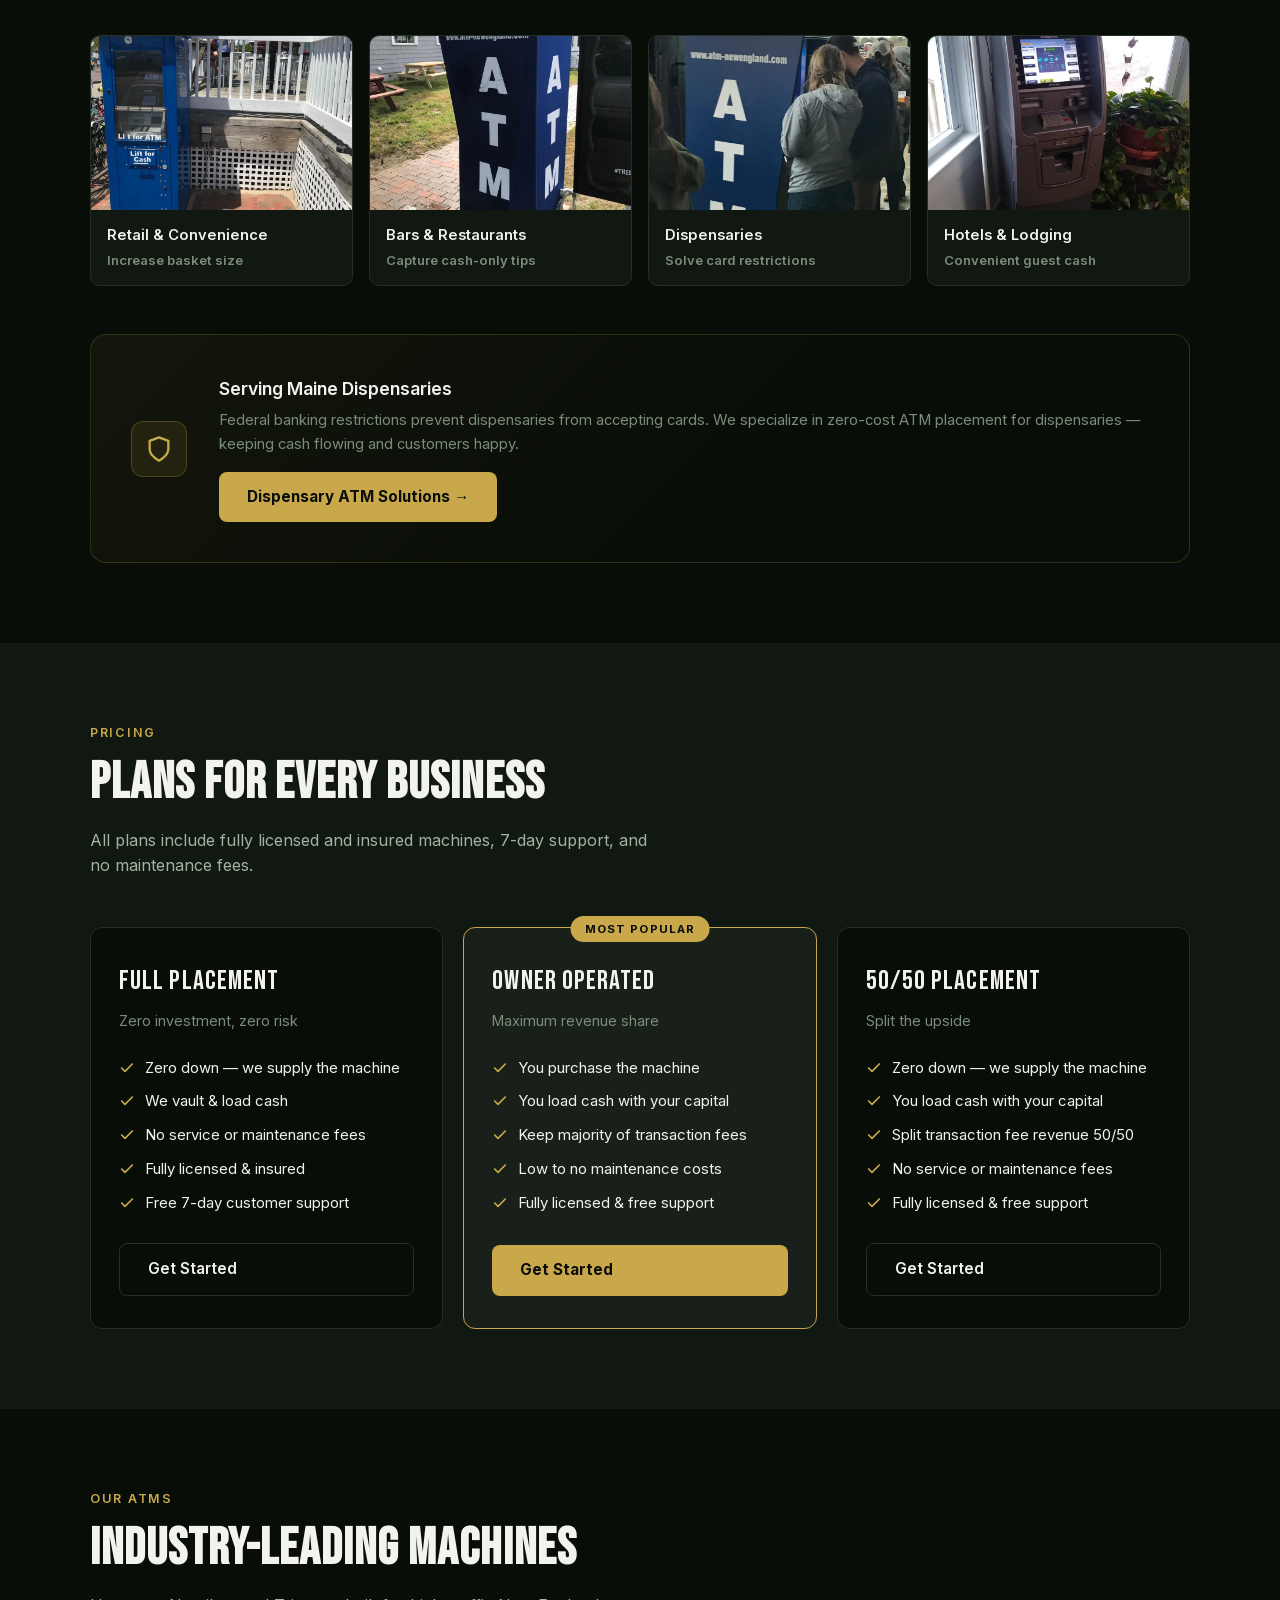
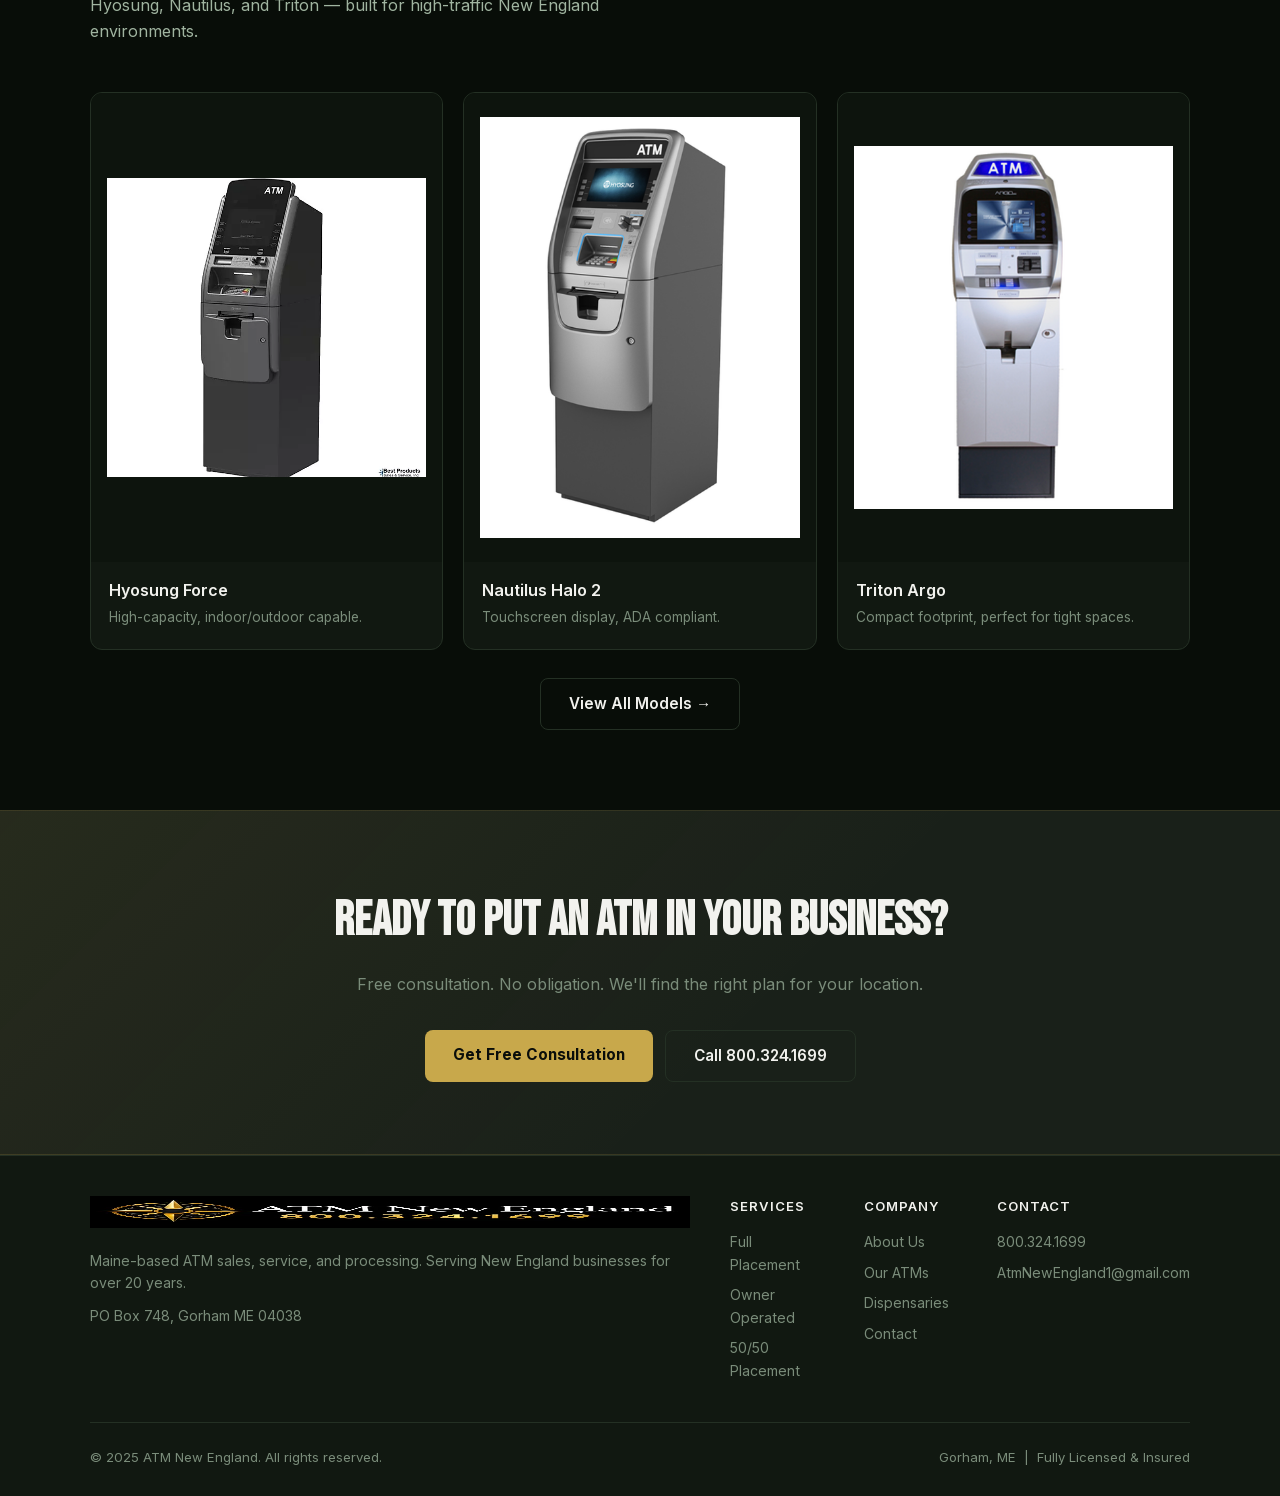
==== commit 5167d61f: "Fix render-blocking fonts and logo sizing - Inline @font-face rules into each page's <style> block, " ====
--- a/index.html
+++ b/index.html
@@ -7,9 +7,7 @@
   <meta name="description" content="ATM New England provides nationwide ATM sales, service, and processing. Zero-down placement, fully licensed, 7-day support. Serving New England businesses for 20+ years.">
   <meta name="robots" content="index, follow">
 
-  <link rel="preload" href="fonts/bebas-neue.woff2" as="font" type="font/woff2" crossorigin>
-  <link rel="preload" href="fonts/inter-latin.woff2" as="font" type="font/woff2" crossorigin>
-  <link rel="stylesheet" href="fonts/fonts.css">
+
 
   <!-- GA4 — replace G-XXXXXXXXXX with your Measurement ID after setup -->
   <script async src="https://www.googletagmanager.com/gtag/js?id=G-XXXXXXXXXX"></script>
@@ -32,6 +30,23 @@
     })();
   </script>
 <style>
+@font-face {
+  font-family: 'Bebas Neue';
+  font-style: normal;
+  font-weight: 400;
+  font-display: swap;
+  src: url('fonts/bebas-neue.woff2') format('woff2');
+  unicode-range: U+0000-00FF, U+0131, U+0152-0153, U+02BB-02BC, U+02C6, U+02DA, U+02DC, U+0304, U+0308, U+0329, U+2000-206F, U+20AC, U+2122, U+2191, U+2193, U+2212, U+2215, U+FEFF, U+FFFD;
+}
+@font-face {
+  font-family: 'Inter';
+  font-style: normal;
+  font-weight: 100 900;
+  font-display: swap;
+  src: url('fonts/inter-latin.woff2') format('woff2');
+  unicode-range: U+0000-00FF, U+0131, U+0152-0153, U+02BB-02BC, U+02C6, U+02DA, U+02DC, U+0304, U+0308, U+0329, U+2000-206F, U+20AC, U+2122, U+2191, U+2193, U+2212, U+2215, U+FEFF, U+FFFD;
+}
+
     *, *::before, *::after { box-sizing: border-box; margin: 0; padding: 0; }
 
     :root {
@@ -268,7 +283,7 @@
 
 <header>
   <div class="header-inner">
-    <a href="/" class="logo"><img loading="lazy" src="logo.webp" alt="ATM New England"></a>
+    <a href="/" class="logo"><img width="600" height="229" loading="lazy" src="logo.webp" alt="ATM New England"></a>
     <nav>
       <a href="/" class="active">Home</a>
       <a href="about-us.html">About</a>
@@ -471,7 +486,7 @@
   <div class="footer-inner">
     <div class="footer-top">
       <div class="footer-brand">
-        <img loading="lazy" src="logo.webp" alt="ATM New England">
+        <img width="600" height="229" loading="lazy" src="logo.webp" alt="ATM New England">
         <p>Maine-based ATM sales, service, and processing. Serving New England businesses for over 20 years.</p>
         <p style="margin-top:10px">PO Box 748, Gorham ME 04038</p>
       </div>
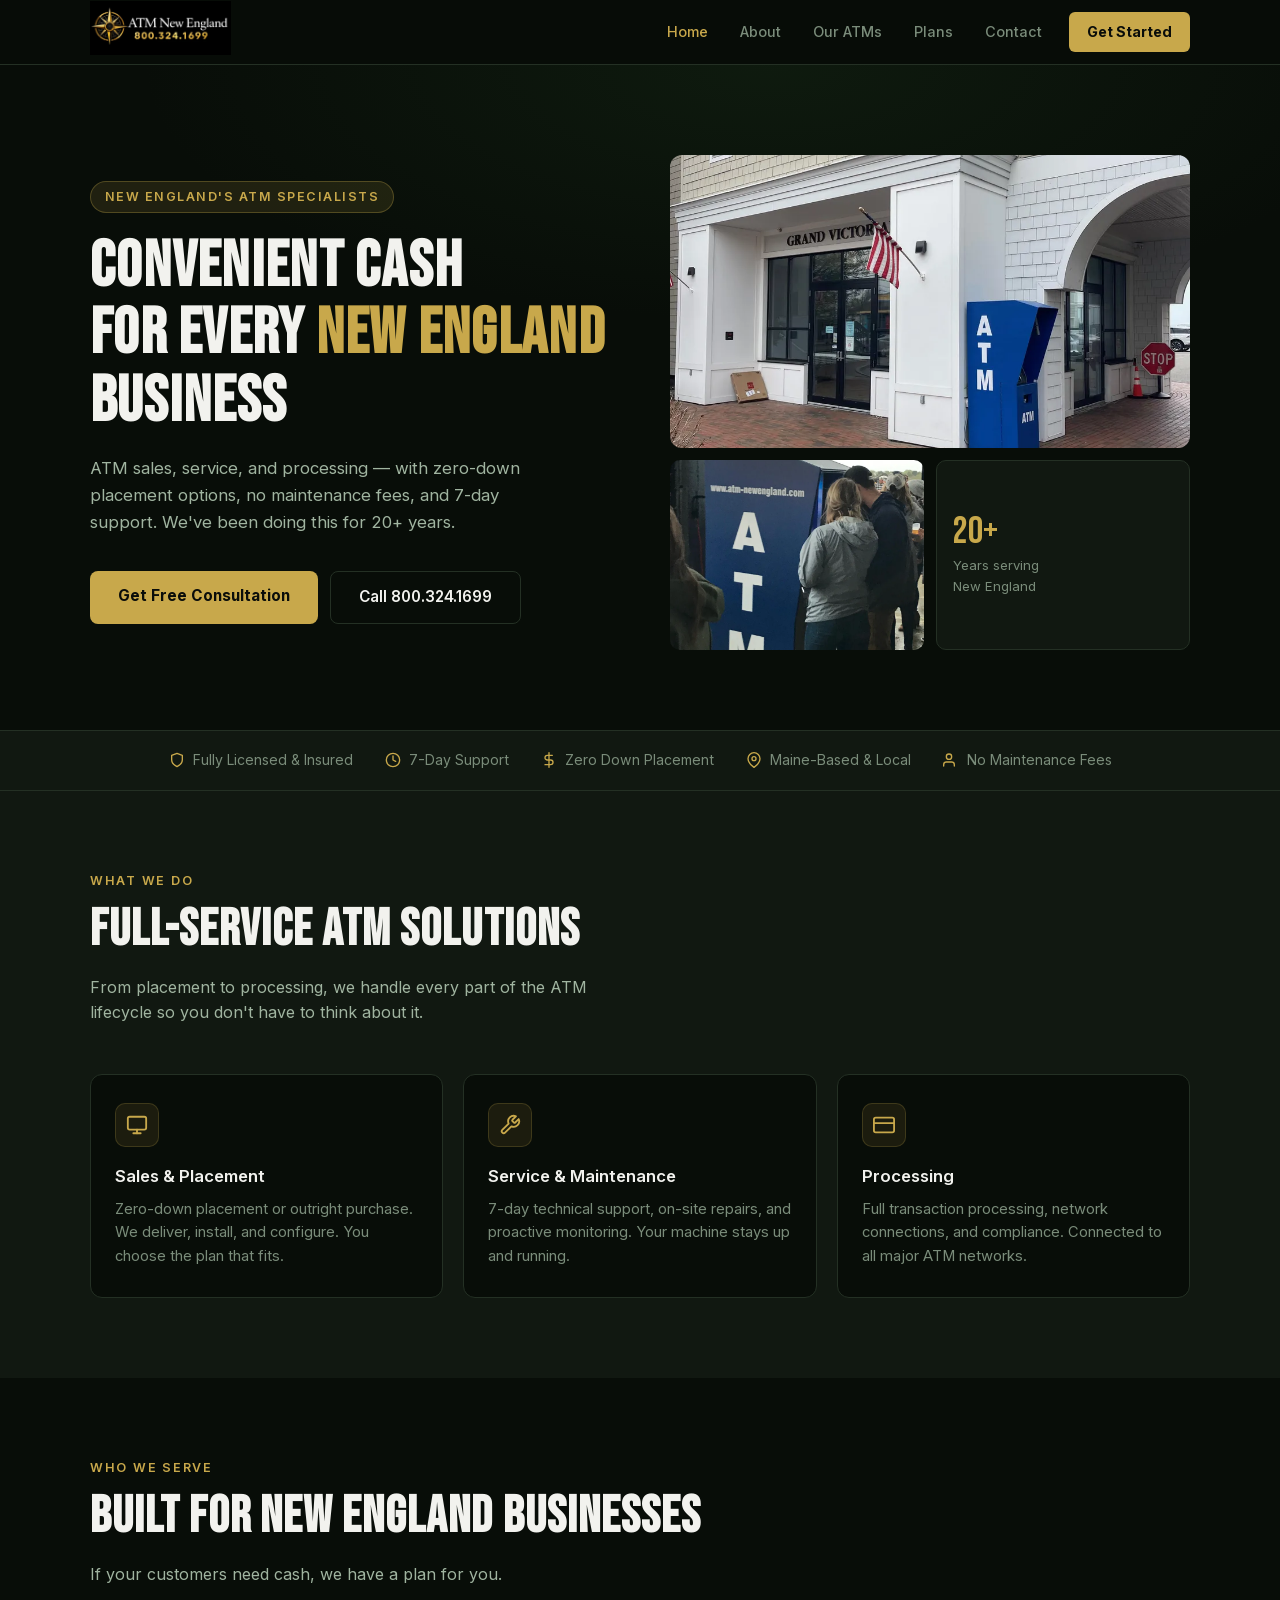
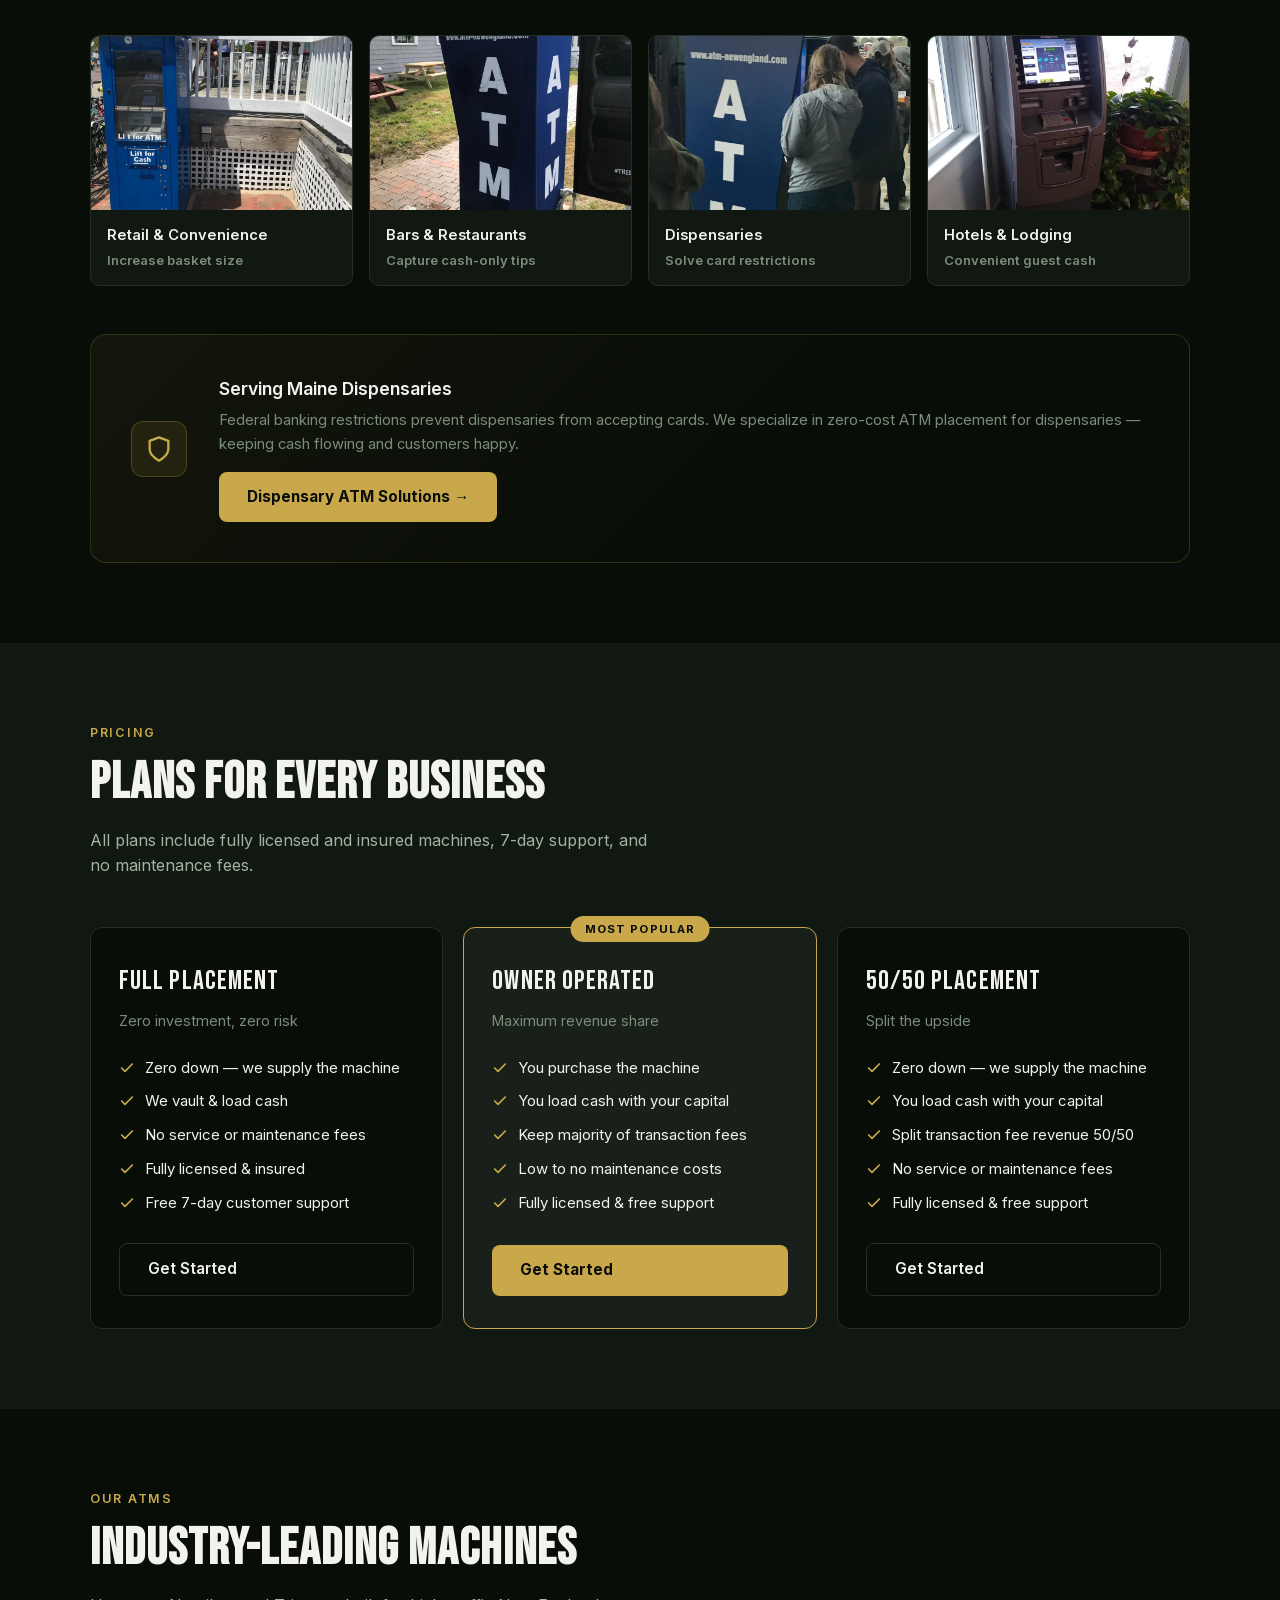
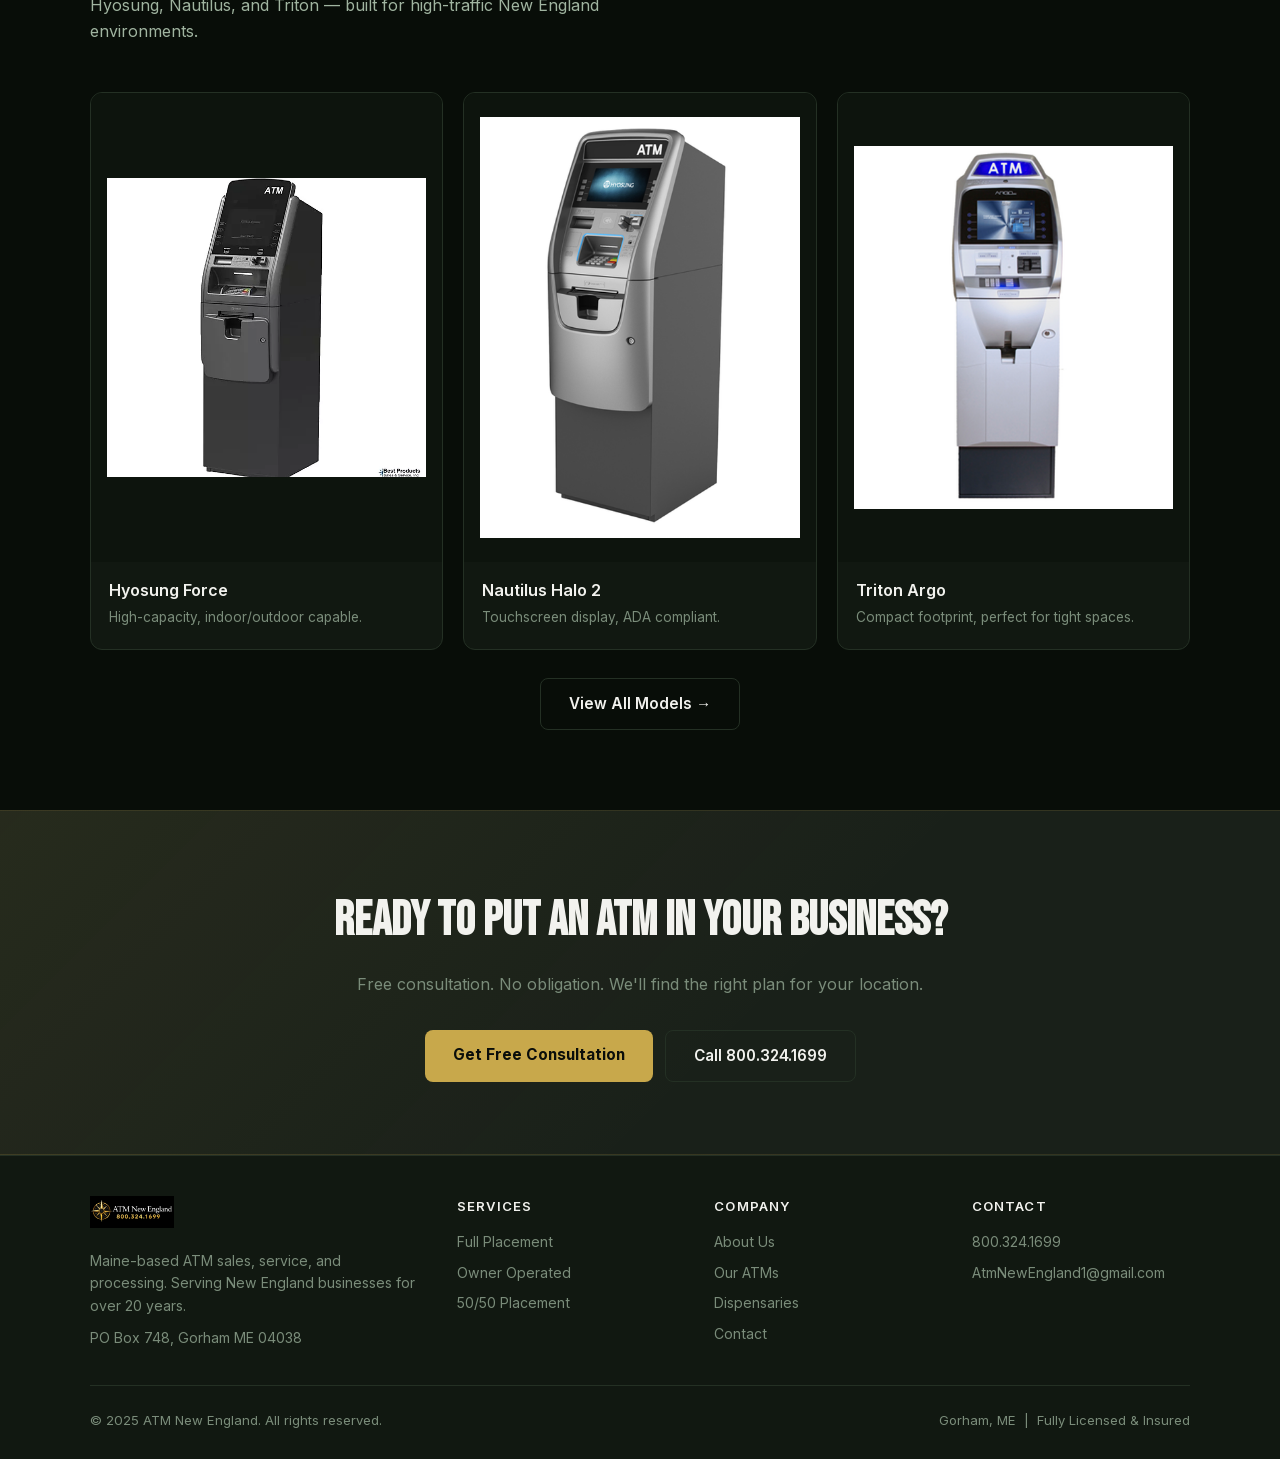
==== commit 06e9e42c: "Remove width/height attrs from logo that caused stretching CSS height: 54px already controls display" ====
--- a/index.html
+++ b/index.html
@@ -283,7 +283,7 @@
 
 <header>
   <div class="header-inner">
-    <a href="/" class="logo"><img width="600" height="229" loading="lazy" src="logo.webp" alt="ATM New England"></a>
+    <a href="/" class="logo"><img loading="lazy" src="logo.webp" alt="ATM New England"></a>
     <nav>
       <a href="/" class="active">Home</a>
       <a href="about-us.html">About</a>
@@ -486,7 +486,7 @@
   <div class="footer-inner">
     <div class="footer-top">
       <div class="footer-brand">
-        <img width="600" height="229" loading="lazy" src="logo.webp" alt="ATM New England">
+        <img loading="lazy" src="logo.webp" alt="ATM New England">
         <p>Maine-based ATM sales, service, and processing. Serving New England businesses for over 20 years.</p>
         <p style="margin-top:10px">PO Box 748, Gorham ME 04038</p>
       </div>
